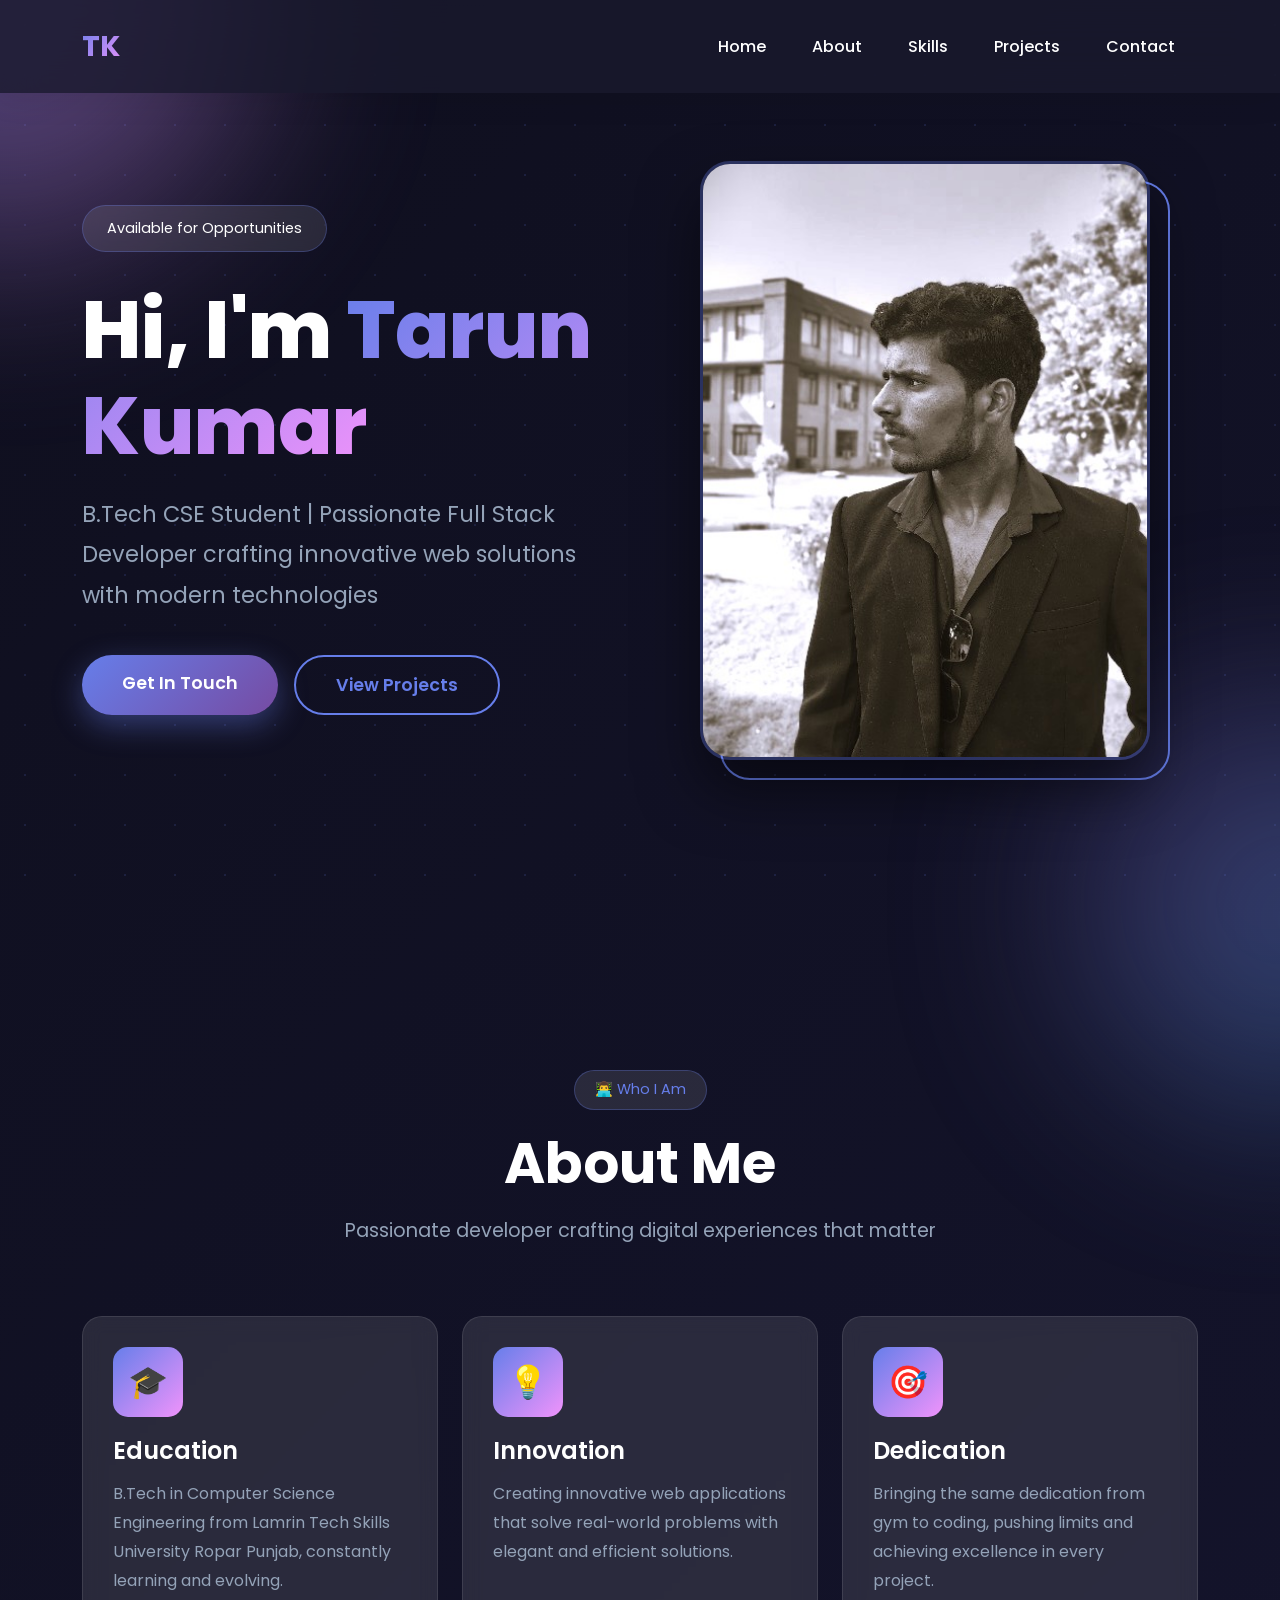
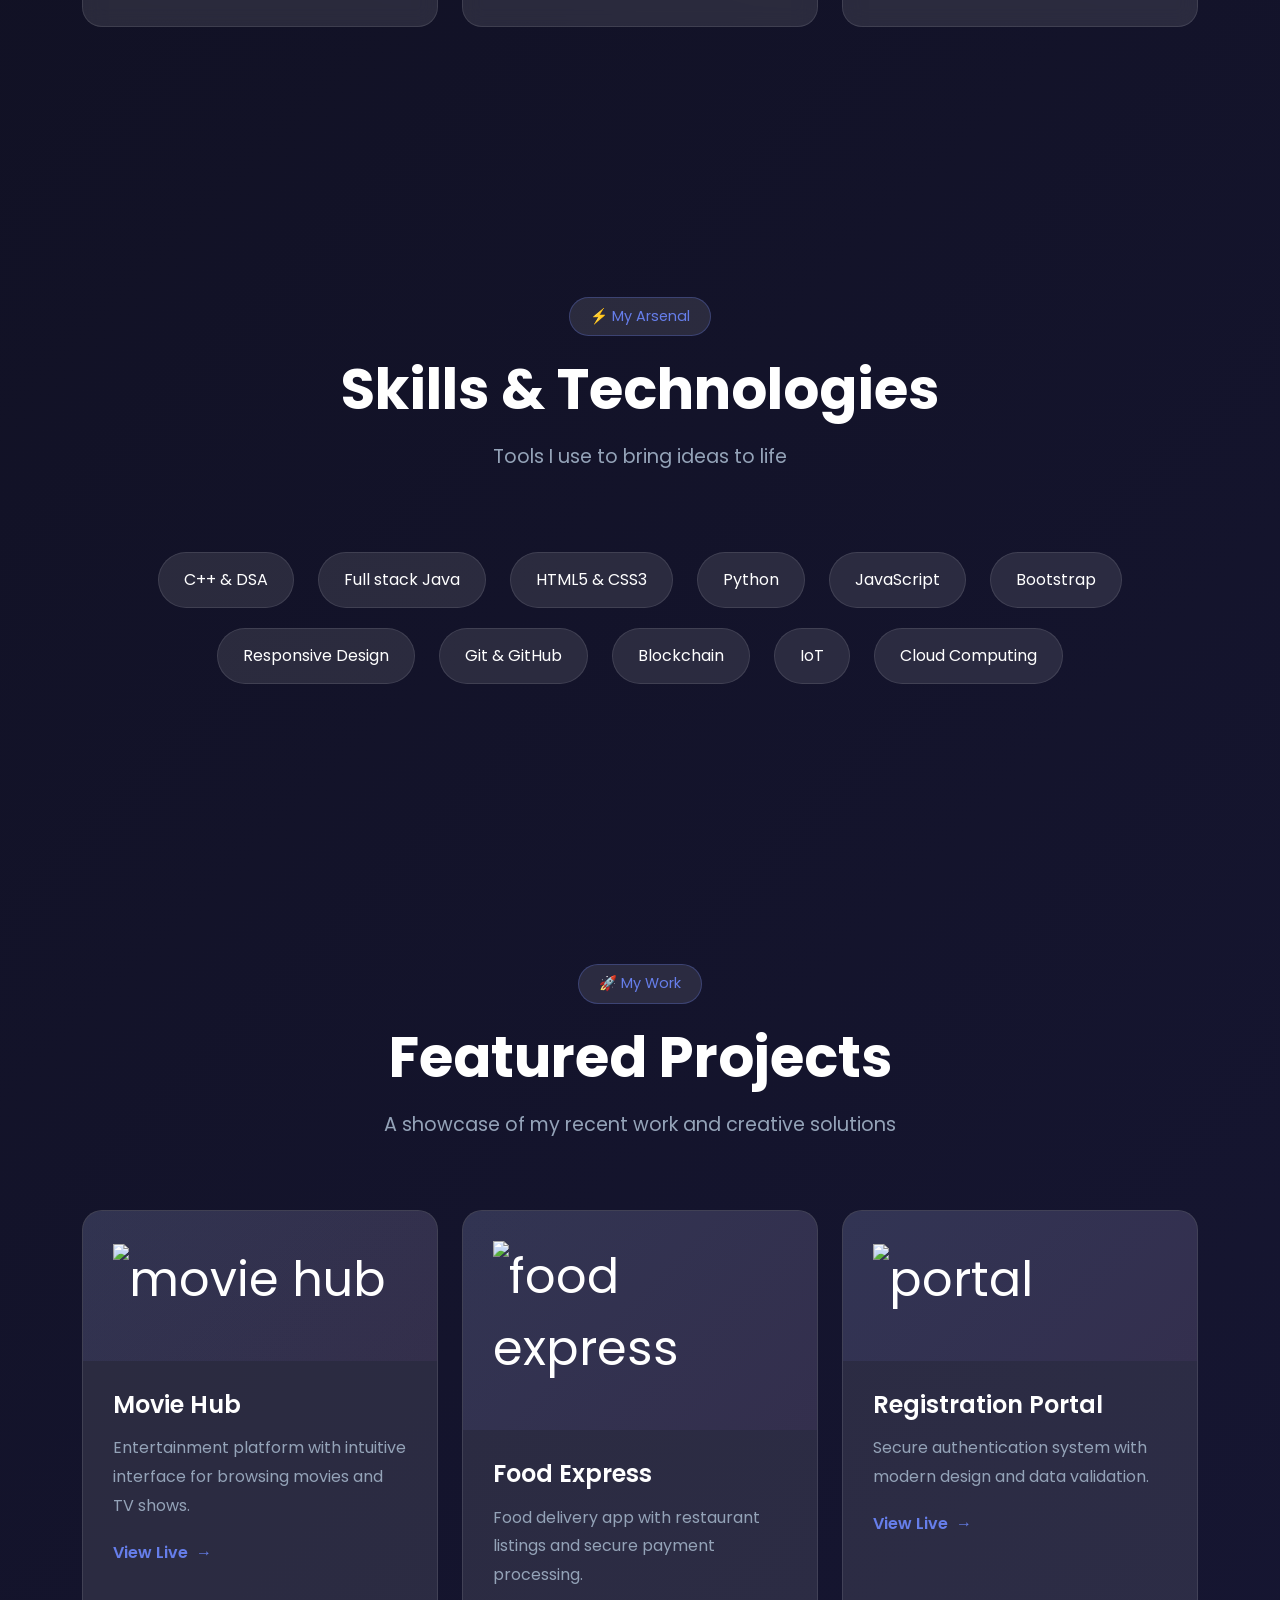
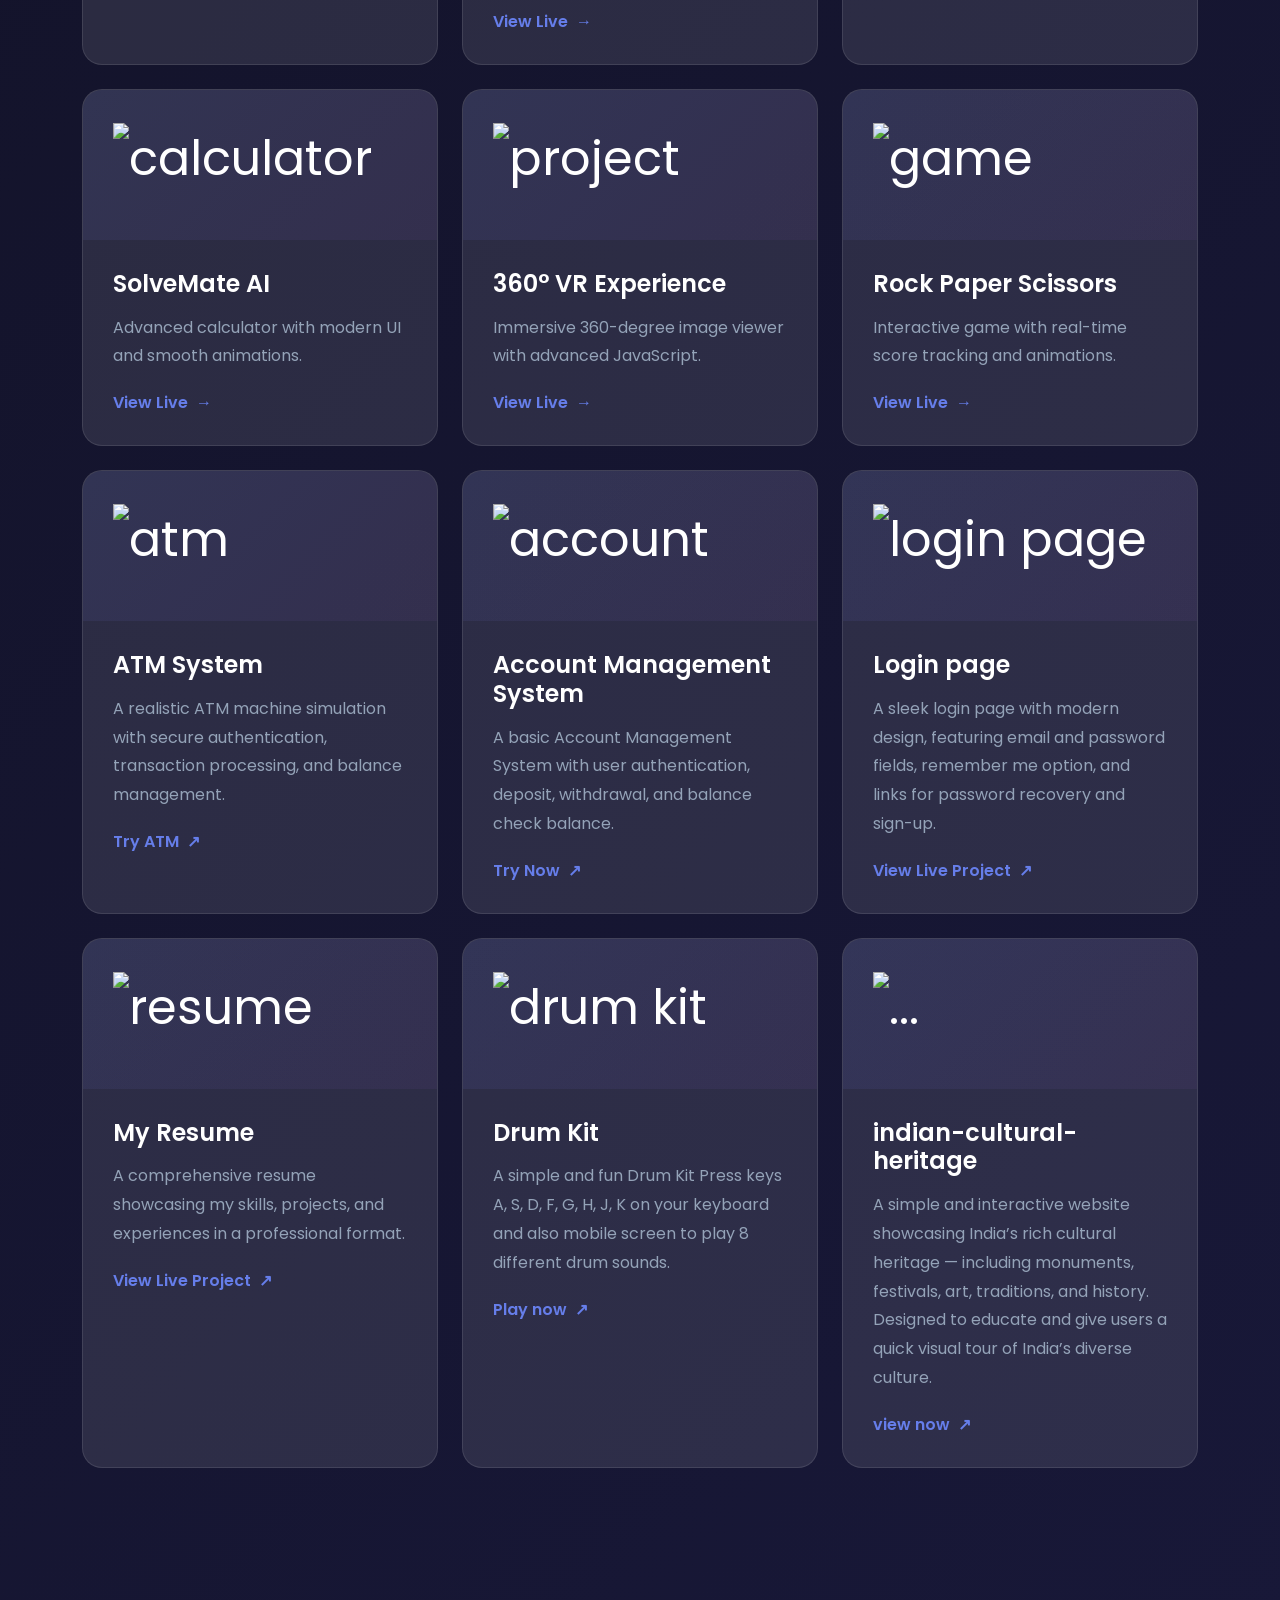
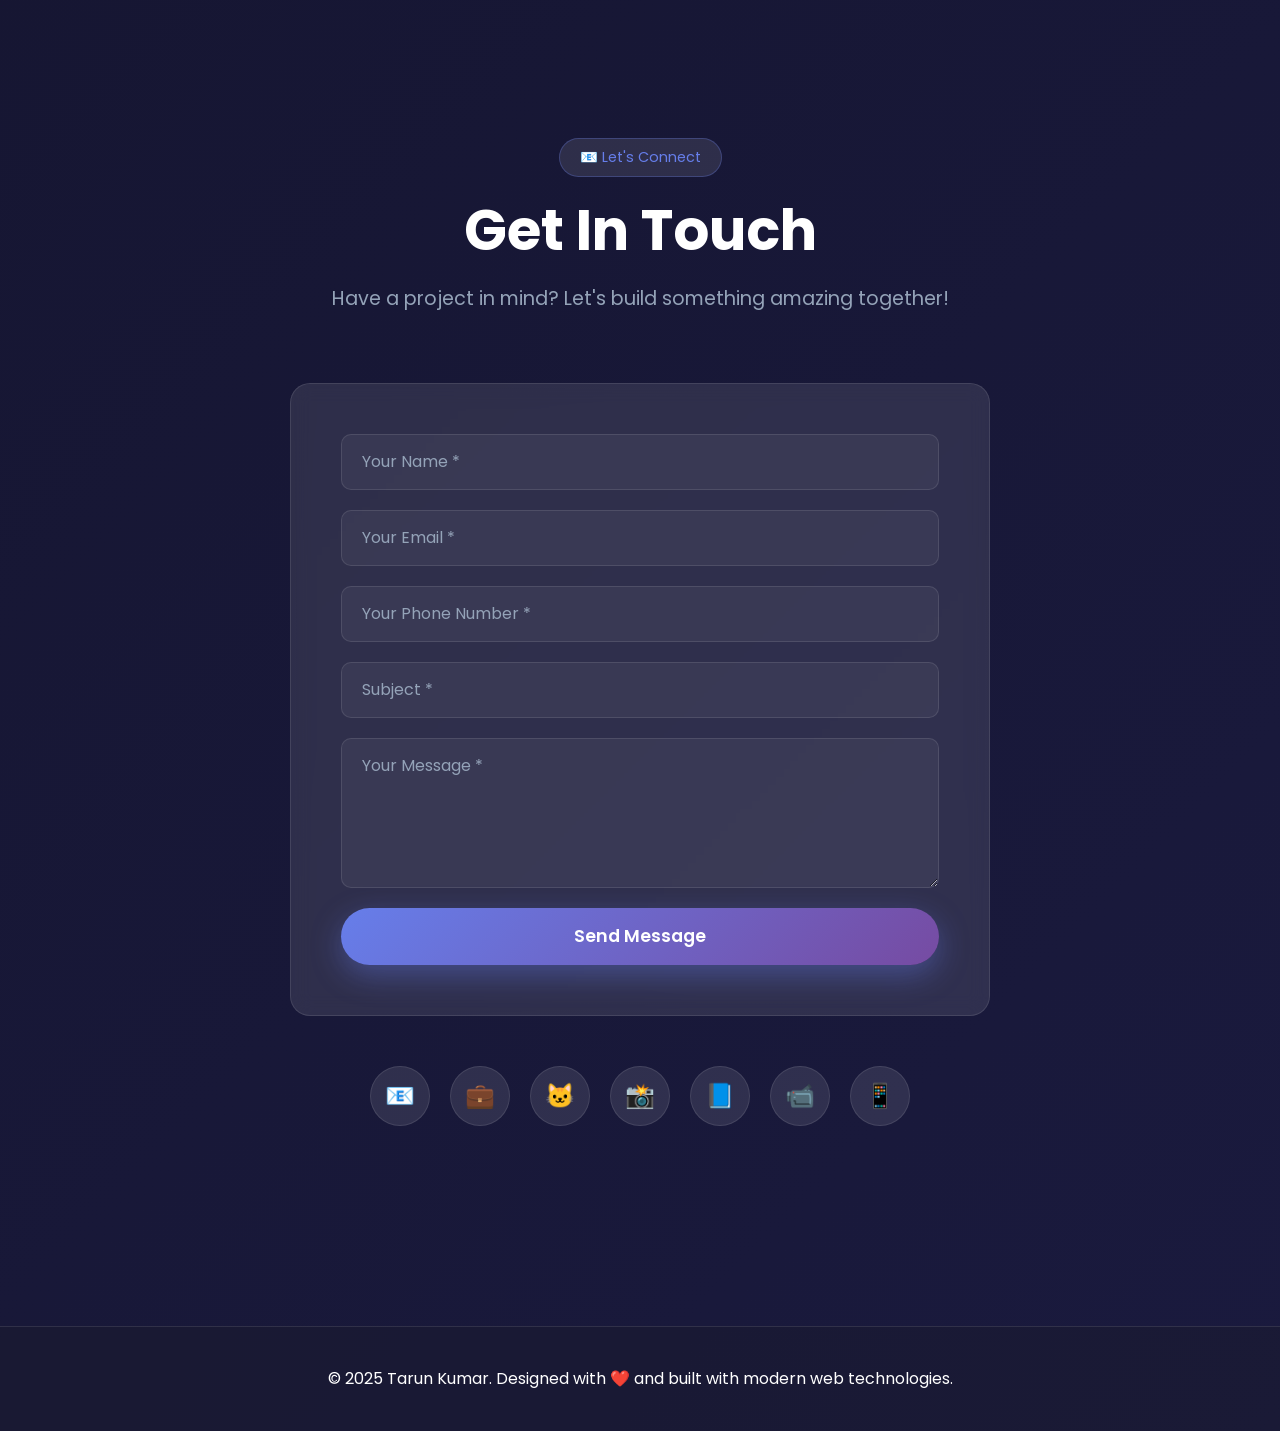
==== index.html @ f4e34660 "Update index.html" ====
<!DOCTYPE html>
<html lang="en">
<head>
    <meta charset="UTF-8">
    <meta name="viewport" content="width=device-width, initial-scale=1.0">
    <title>Tarun Kumar | Modern Developer Portfolio</title>
    <link href="https://cdnjs.cloudflare.com/ajax/libs/bootstrap/5.3.0/css/bootstrap.min.css" rel="stylesheet">
    <link href="https://cdnjs.cloudflare.com/ajax/libs/aos/2.3.4/aos.css" rel="stylesheet">
    <style>
        @import url('https://fonts.googleapis.com/css2?family=Poppins:wght@300;400;500;600;700;800&display=swap');
        
        :root {
            --primary: #667eea;
            --secondary: #764ba2;
            --accent: #f093fb;
            --success: #4facfe;
            --dark: #1a1a2e;
            --darker: #0f0f1e;
            --light: #ffffff;
            --gray: #94a3b8;
            --glass: rgba(255, 255, 255, 0.1);
        }

        * {
            margin: 0;
            padding: 0;
            box-sizing: border-box;
        }

        body {
            font-family: 'Poppins', sans-serif;
            background: linear-gradient(135deg, var(--darker) 0%, #1a1a3e 100%);
            color: var(--light);
            overflow-x: hidden;
        }

        /* Animated Background */
        .bg-animation {
            position: fixed;
            top: 0;
            left: 0;
            width: 100%;
            height: 100%;
            z-index: -1;
            overflow: hidden;
        }

        .bg-animation::before {
            content: '';
            position: absolute;
            width: 200%;
            height: 200%;
            background: radial-gradient(circle, rgba(102, 126, 234, 0.15) 1px, transparent 1px);
            background-size: 50px 50px;
            animation: moveGrid 30s linear infinite;
        }

        @keyframes moveGrid {
            0% { transform: translate(0, 0); }
            100% { transform: translate(50px, 50px); }
        }

        .gradient-orb {
            position: fixed;
            border-radius: 50%;
            filter: blur(100px);
            opacity: 0.4;
            z-index: -1;
            animation: float 20s ease-in-out infinite;
        }

        .orb1 {
            width: 500px;
            height: 500px;
            background: linear-gradient(135deg, var(--primary), var(--accent));
            top: -250px;
            left: -250px;
        }

        .orb2 {
            width: 400px;
            height: 400px;
            background: linear-gradient(135deg, var(--secondary), var(--success));
            bottom: -200px;
            right: -200px;
            animation-delay: -10s;
        }

        @keyframes float {
            0%, 100% { transform: translate(0, 0) scale(1); }
            33% { transform: translate(100px, -100px) scale(1.1); }
            66% { transform: translate(-50px, 100px) scale(0.9); }
        }

        /* Navbar */
        .navbar {
            background: rgba(26, 26, 46, 0.8) !important;
            backdrop-filter: blur(20px);
            padding: 20px 0;
            transition: all 0.3s ease;
            box-shadow: 0 4px 30px rgba(0, 0, 0, 0.1);
        }

        .navbar.scrolled {
            padding: 15px 0;
            background: rgba(26, 26, 46, 0.95) !important;
        }

        .navbar-brand {
            font-size: 1.8rem;
            font-weight: 700;
            background: linear-gradient(135deg, var(--primary), var(--accent));
            -webkit-background-clip: text;
            background-clip: text;
            -webkit-text-fill-color: transparent;
        }

        .nav-link {
            color: var(--light) !important;
            font-weight: 500;
            margin: 0 15px;
            position: relative;
            transition: all 0.3s ease;
        }

        .nav-link::after {
            content: '';
            position: absolute;
            bottom: -5px;
            left: 0;
            width: 0;
            height: 2px;
            background: linear-gradient(135deg, var(--primary), var(--accent));
            transition: width 0.3s ease;
        }

        .nav-link:hover::after {
            width: 100%;
        }

        /* Hero Section */
        .hero {
            min-height: 100vh;
            display: flex;
            align-items: center;
            padding: 100px 0 80px;
            position: relative;
        }

        .hero-content {
            z-index: 2;
        }

        .hero-badge {
            display: inline-block;
            padding: 12px 24px;
            background: var(--glass);
            border: 1px solid rgba(102, 126, 234, 0.3);
            border-radius: 50px;
            font-size: 0.9rem;
            margin-bottom: 30px;
            backdrop-filter: blur(10px);
            animation: pulse 2s infinite;
        }

        @keyframes pulse {
            0%, 100% { box-shadow: 0 0 0 0 rgba(102, 126, 234, 0.7); }
            50% { box-shadow: 0 0 0 20px rgba(102, 126, 234, 0); }
        }

        .hero-title {
            font-size: clamp(2.5rem, 8vw, 5rem);
            font-weight: 800;
            line-height: 1.2;
            margin-bottom: 20px;
        }

        .gradient-text {
            background: linear-gradient(135deg, var(--primary), var(--accent), var(--success));
            -webkit-background-clip: text;
            background-clip: text;
            -webkit-text-fill-color: transparent;
            animation: gradientShift 5s ease infinite;
            background-size: 200% 200%;
        }

        @keyframes gradientShift {
            0%, 100% { background-position: 0% 50%; }
            50% { background-position: 100% 50%; }
        }

        .hero-subtitle {
            font-size: clamp(1.1rem, 2vw, 1.4rem);
            color: var(--gray);
            margin-bottom: 40px;
            line-height: 1.8;
        }

        .hero-image {
            position: relative;
            z-index: 2;
        }

        .profile-container {
            position: relative;
            width: 100%;
            max-width: 450px;
            margin: 0 auto;
        }

        .profile-img {
            width: 100%;
            border-radius: 30px;
            box-shadow: 0 30px 60px rgba(0, 0, 0, 0.5);
            border: 3px solid rgba(102, 126, 234, 0.3);
            transition: all 0.5s ease;
        }

        .profile-img:hover {
            transform: scale(1.05) rotate(2deg);
            box-shadow: 0 40px 80px rgba(102, 126, 234, 0.4);
        }

        .profile-decoration {
            position: absolute;
            width: 100%;
            height: 100%;
            top: 20px;
            left: 20px;
            border: 2px solid var(--primary);
            border-radius: 30px;
            z-index: -1;
            transition: all 0.5s ease;
        }

        .profile-container:hover .profile-decoration {
            top: 30px;
            left: 30px;
        }

        .btn-gradient {
            padding: 15px 40px;
            background: linear-gradient(135deg, var(--primary), var(--secondary));
            color: white;
            border: none;
            border-radius: 50px;
            font-weight: 600;
            font-size: 1.1rem;
            transition: all 0.3s ease;
            position: relative;
            overflow: hidden;
            box-shadow: 0 10px 30px rgba(102, 126, 234, 0.4);
        }

        .btn-gradient::before {
            content: '';
            position: absolute;
            top: 0;
            left: -100%;
            width: 100%;
            height: 100%;
            background: linear-gradient(90deg, transparent, rgba(255,255,255,0.3), transparent);
            transition: left 0.5s;
        }

        .btn-gradient:hover::before {
            left: 100%;
        }

        .btn-gradient:hover {
            transform: translateY(-3px);
            box-shadow: 0 15px 40px rgba(102, 126, 234, 0.6);
        }

        .btn-outline {
            padding: 15px 40px;
            background: transparent;
            color: var(--primary);
            border: 2px solid var(--primary);
            border-radius: 50px;
            font-weight: 600;
            font-size: 1.1rem;
            transition: all 0.3s ease;
        }

        .btn-outline:hover {
            background: var(--primary);
            color: white;
            transform: translateY(-3px);
        }

        /* Section Styles */
        .section {
            padding: 100px 0;
            position: relative;
        }

        .section-header {
            text-align: center;
            margin-bottom: 60px;
         margin: 70px;
        }

        .section-badge {
            display: inline-block;
            padding: 8px 20px;
            background: var(--glass);
            border: 1px solid rgba(102, 126, 234, 0.3);
            border-radius: 20px;
            font-size: 0.9rem;
            color: var(--primary);
            margin-bottom: 20px;
        }

        .section-title {
            font-size: clamp(2rem, 5vw, 3.5rem);
            font-weight: 700;
            margin-bottom: 20px;
        }

        .section-subtitle {
            font-size: 1.2rem;
            color: var(--gray);
            max-width: 700px;
            margin: 0 auto;
        }

        /* Glass Cards */
        .glass-card {
            background: var(--glass);
            backdrop-filter: blur(10px);
            border: 1px solid rgba(255, 255, 255, 0.1);
            border-radius: 20px;
            padding: 30px;
            transition: all 0.3s ease;
            height: 100%;
        }

        .glass-card:hover {
            transform: translateY(-10px);
            border-color: rgba(102, 126, 234, 0.5);
            box-shadow: 0 20px 60px rgba(0, 0, 0, 0.3);
        }

        .card-icon {
            width: 70px;
            height: 70px;
            background: linear-gradient(135deg, var(--primary), var(--accent));
            border-radius: 15px;
            display: flex;
            align-items: center;
            justify-content: center;
            font-size: 2rem;
            margin-bottom: 20px;
        }

        .card-title {
            font-size: 1.5rem;
            font-weight: 600;
            margin-bottom: 15px;
        }

        .card-text {
            color: var(--gray);
            line-height: 1.8;
        }

        /* Skills */
        .skill-item {
            background: var(--glass);
            padding: 15px 25px;
            border-radius: 50px;
            border: 1px solid rgba(255, 255, 255, 0.1);
            display: inline-block;
            margin: 10px;
            transition: all 0.3s ease;
        }

        .skill-item:hover {
            background: linear-gradient(135deg, var(--primary), var(--secondary));
            transform: translateY(-5px);
        }

        /* Projects */
        .project-card {
            background: var(--glass);
            border: 1px solid rgba(255, 255, 255, 0.1);
            border-radius: 20px;
            overflow: hidden;
            transition: all 0.3s ease;
            height: 100%;
        }

        .project-card:hover {
            transform: translateY(-10px);
            border-color: rgba(102, 126, 234, 0.5);
            box-shadow: 0 20px 60px rgba(0, 0, 0, 0.4);
        }

        .project-header {
            padding: 30px;
            background: linear-gradient(135deg, rgba(102, 126, 234, 0.1), rgba(118, 75, 162, 0.1));
        }

        .project-icon {
            font-size: 3rem;
            margin-bottom: 15px;
        }

        .project-body {
            padding: 30px;
        }

        .project-title {
            font-size: 1.5rem;
            font-weight: 600;
            margin-bottom: 15px;
        }

        .project-desc {
            color: var(--gray);
            margin-bottom: 20px;
            line-height: 1.8;
        }

        .project-link {
            display: inline-flex;
            align-items: center;
            gap: 8px;
            color: var(--primary);
            text-decoration: none;
            font-weight: 600;
            transition: all 0.3s ease;
        }

        .project-link:hover {
            gap: 15px;
            color: var(--accent);
        }

        /* Contact Form */
        .contact-form {
            max-width: 700px;
            margin: 0 auto;
            background: var(--glass);
            backdrop-filter: blur(10px);
            border: 1px solid rgba(255, 255, 255, 0.1);
            border-radius: 20px;
            padding: 50px;
        }

        .form-control, .form-select {
            background: rgba(255, 255, 255, 0.05);
            border: 1px solid rgba(255, 255, 255, 0.1);
            color: var(--light);
            padding: 15px 20px;
            border-radius: 10px;
            margin-bottom: 20px;
            transition: all 0.3s ease;
        }

        .form-control:focus, .form-select:focus {
            background: rgba(255, 255, 255, 0.08);
            border-color: var(--primary);
            color: var(--light);
            box-shadow: 0 0 0 0.2rem rgba(102, 126, 234, 0.25);
        }

        .form-control::placeholder {
            color: var(--gray);
        }

        textarea.form-control {
            min-height: 150px;
            resize: vertical;
        }

        .social-links {
            display: flex;
            gap: 20px;
            justify-content: center;
            flex-wrap: wrap;
            margin-top: 50px;
        }

        .social-link {
            width: 60px;
            height: 60px;
            background: var(--glass);
            border: 1px solid rgba(255, 255, 255, 0.1);
            border-radius: 50%;
            display: flex;
            align-items: center;
            justify-content: center;
            color: var(--light);
            text-decoration: none;
            font-size: 1.5rem;
            transition: all 0.3s ease;
        }

        .social-link:hover {
            background: linear-gradient(135deg, var(--primary), var(--secondary));
            transform: translateY(-5px);
            color: white;
        }

        /* Footer */
        .footer {
            padding: 40px 0;
            text-align: center;
            background: rgba(26, 26, 46, 0.5);
            border-top: 1px solid rgba(255, 255, 255, 0.1);
            margin-top: 100px;
        }

        /* Responsive */
        @media (max-width: 768px) {
            .hero {
                text-align: center;
            }

            .hero-image {
                margin-top: 50px;
            }

            .contact-form {
                padding: 30px 20px;
            }

            .nav-link {
                margin: 10px 0;
            }
        }

        /* Success Message */
        .success-message {
            display: none;
            padding: 20px;
            background: linear-gradient(135deg, rgba(79, 172, 254, 0.2), rgba(102, 126, 234, 0.2));
            border: 1px solid var(--success);
            border-radius: 10px;
            margin-top: 20px;
            text-align: center;
        }

        .success-message.show {
            display: block;
            animation: slideIn 0.5s ease;
        }

        @keyframes slideIn {
            from {
                opacity: 0;
                transform: translateY(-20px);
            }
            to {
                opacity: 1;
                transform: translateY(0);
            }
        }
    </style>
</head>
<body>
    <div class="bg-animation"></div>
    <div class="gradient-orb orb1"></div>
    <div class="gradient-orb orb2"></div>

    <!-- Navbar -->
    <nav class="navbar navbar-expand-lg navbar-dark fixed-top">
        <div class="container">
            <a class="navbar-brand" href="#">TK</a>
            <button class="navbar-toggler" type="button" data-bs-toggle="collapse" data-bs-target="#navbarNav">
                <span class="navbar-toggler-icon"></span>
            </button>
            <div class="collapse navbar-collapse" id="navbarNav">
                <ul class="navbar-nav ms-auto">
                    <li class="nav-item"><a class="nav-link" href="#home">Home</a></li>
                    <li class="nav-item"><a class="nav-link" href="#about">About</a></li>
                    <li class="nav-item"><a class="nav-link" href="#skills">Skills</a></li>
                    <li class="nav-item"><a class="nav-link" href="#projects">Projects</a></li>
                    <li class="nav-item"><a class="nav-link" href="#contact">Contact</a></li>
                </ul>
            </div>
        </div>
    </nav>

    <!-- Hero Section -->
    <section class="hero" id="home">
        <div class="container">
            <div class="row align-items-center">
                <div class="col-lg-6" data-aos="fade-right">
                    <div class="hero-content">
                        <div class="hero-badge"> Available for Opportunities</div>
                        <h1 class="hero-title">Hi, I'm <span class="gradient-text">Tarun Kumar</span></h1>
                        <p class="hero-subtitle">
                            B.Tech CSE Student | Passionate Full Stack Developer crafting innovative web solutions with modern technologies
                        </p>
                        <div class="d-flex gap-3 flex-wrap">
                            <a href="#contact" class="btn btn-gradient">Get In Touch</a>
                            <a href="#projects" class="btn btn-outline">View Projects</a>
                        </div>
                    </div>
                </div>
                <div class="col-lg-6" data-aos="fade-left">
                    <div class="hero-image">
                        <div class="profile-container">
                            <img src="SinghSaheb.jpg" alt="Tarun Kumar" class="profile-img">
                            <div class="profile-decoration"></div>
                        </div>
                    </div>
                </div>
            </div>
        </div>
    </section>

    <!-- About Section -->
    <section class="section" id="about">
        <div class="container">
            <div class="section-header" data-aos="fade-up">
                <div class="section-badge">👨‍💻 Who I Am</div>
                <h2 class="section-title">About Me</h2>
                <p class="section-subtitle">Passionate developer crafting digital experiences that matter</p>
            </div>
            <div class="row g-4">
                <div class="col-md-4" data-aos="fade-up" data-aos-delay="100">
                    <div class="glass-card">
                        <div class="card-icon">🎓</div>
                        <h3 class="card-title">Education</h3>
                        <p class="card-text">B.Tech in Computer Science Engineering from Lamrin Tech Skills University Ropar Punjab, constantly learning and evolving.</p>
                    </div>
                </div>
                <div class="col-md-4" data-aos="fade-up" data-aos-delay="200">
                    <div class="glass-card">
                        <div class="card-icon">💡</div>
                        <h3 class="card-title">Innovation</h3>
                        <p class="card-text">Creating innovative web applications that solve real-world problems with elegant and efficient solutions.</p>
                    </div>
                </div>
                <div class="col-md-4" data-aos="fade-up" data-aos-delay="300">
                    <div class="glass-card">
                        <div class="card-icon">🎯</div>
                        <h3 class="card-title">Dedication</h3>
                        <p class="card-text">Bringing the same dedication from gym to coding, pushing limits and achieving excellence in every project.</p>
                    </div>
                </div>
            </div>
        </div>
    </section>

    <!-- Skills Section -->
    <section class="section" id="skills">
        <div class="container">
            <div class="section-header" data-aos="fade-up">
                <div class="section-badge">⚡ My Arsenal</div>
                <h2 class="section-title">Skills & Technologies</h2>
                <p class="section-subtitle">Tools I use to bring ideas to life</p>
            </div>
            <div class="text-center" data-aos="fade-up" data-aos-delay="100">
                <div class="skill-item">C++ & DSA</div>
                <div class="skill-item">Full stack Java</div>
                <div class="skill-item">HTML5 & CSS3</div>
                <div class="skill-item">Python</div>
                <div class="skill-item">JavaScript</div>
                <div class="skill-item">Bootstrap</div>
                <div class="skill-item">Responsive Design</div>
                <div class="skill-item">Git & GitHub</div>
                <div class="skill-item">Blockchain</div>
                <div class="skill-item">IoT</div>
                <div class="skill-item">Cloud Computing</div>
            </div>
        </div>
    </section>

    <!-- Projects Section -->
    <section class="section" id="projects">
        <div class="container">
            <div class="section-header" data-aos="fade-up">
                <div class="section-badge">🚀 My Work</div>
                <h2 class="section-title">Featured Projects</h2>
                <p class="section-subtitle">A showcase of my recent work and creative solutions</p>
            </div>
            <div class="row g-4">
                <div class="col-lg-4 col-md-6" data-aos="fade-up" data-aos-delay="100">
                    <div class="project-card">
                        <div class="project-header">
                            <div class="project-icon"><img src="https://encrypted-tbn0.gstatic.com/images?q=tbn:ANd9GcQwd3m4kzrCulHiBUOzm_0EZLs0g66HkX05ag&s" alt="movie hub" height="80px" width="80px"></div>
                        </div>
                        <div class="project-body">
                            <h3 class="project-title">Movie Hub</h3>
                            <p class="project-desc">Entertainment platform with intuitive interface for browsing movies and TV shows.</p>
                            <a href="https://68617ec54215d244b9ea6410--tarun-kumar-moviehub.netlify.app/" target="_blank" class="project-link">
                                View Live <span>→</span>
                            </a>
                        </div>
                    </div>
                </div>
                <div class="col-lg-4 col-md-6" data-aos="fade-up" data-aos-delay="200">
                    <div class="project-card">
                        <div class="project-header">
                            <div class="project-icon"><img src="https://encrypted-tbn0.gstatic.com/images?q=tbn:ANd9GcRFwD6wsvFB8VKZTeFoNxcyxPhhrHP-1nt4ZQ&s" alt="food express" height="80px" width="80px"></div>
                        </div>
                        <div class="project-body">
                            <h3 class="project-title">Food Express</h3>
                            <p class="project-desc">Food delivery app with restaurant listings and secure payment processing.</p>
                            <a href="https://foodexpress-fooddeliveryapp.vercel.app/" target="_blank" class="project-link">
                                View Live <span>→</span>
                            </a>
                        </div>
                    </div>
                </div>
                <div class="col-lg-4 col-md-6" data-aos="fade-up" data-aos-delay="300">
                    <div class="project-card">
                        <div class="project-header">
                            <div class="project-icon"><img src="https://encrypted-tbn0.gstatic.com/images?q=tbn:ANd9GcQiUwXwRZJZhR3USqUT-tfSz0uMACOMaEoU5A&s" alt="portal" height="80px" width="80px"></div>
                        </div>
                        <div class="project-body">
                            <h3 class="project-title">Registration Portal</h3>
                            <p class="project-desc">Secure authentication system with modern design and data validation.</p>
                            <a href="https://registration-portal-henna.vercel.app/" target="_blank" class="project-link">
                                View Live <span>→</span>
                            </a>
                        </div>
                    </div>
                </div>
                <div class="col-lg-4 col-md-6" data-aos="fade-up" data-aos-delay="100">
                    <div class="project-card">
                        <div class="project-header">
                            <div class="project-icon"><img src="https://img.freepik.com/premium-psd/3d-futuristic-smart-calculator-icon-with-advanced-ai-technology_653681-5232.jpg" alt="calculator" height="80px" width="80px"></div>
                        </div>
                        <div class="project-body">
                            <h3 class="project-title">SolveMate AI</h3>
                            <p class="project-desc">Advanced calculator with modern UI and smooth animations.</p>
                            <a href="https://ai-calculator-bay.vercel.app/" target="_blank" class="project-link">
                                View Live <span>→</span>
                            </a>
                        </div>
                    </div>
                </div>
                <div class="col-lg-4 col-md-6" data-aos="fade-up" data-aos-delay="200">
                    <div class="project-card">
                        <div class="project-header">
                            <div class="project-icon"><img src="https://encrypted-tbn0.gstatic.com/images?q=tbn:ANd9GcR5tKammRppBQaIRxt9v714nGHtVPUH9JQ8pQ&s" alt="project" height="80px" width="80px"></div>
                        </div>
                        <div class="project-body">
                            <h3 class="project-title">360° VR Experience</h3>
                            <p class="project-desc">Immersive 360-degree image viewer with advanced JavaScript.</p>
                            <a href="https://tarun00544.github.io/AR-VR-3D/" target="_blank" class="project-link">
                                View Live <span>→</span>
                            </a>
                        </div>
                    </div>
                </div>
                <div class="col-lg-4 col-md-6" data-aos="fade-up" data-aos-delay="300">
                    <div class="project-card">
                        <div class="project-header">
                            <div class="project-icon"><img src="https://encrypted-tbn0.gstatic.com/images?q=tbn:ANd9GcQwyyhb3FPkhzx22mIfmg5b26XmHZwwzeohrWPljoIT30po4bmf9fzqIe95biiitIDGGeo&usqp=CAU" alt="game" height="80px" width="80px"></div>
                        </div>
                        <div class="project-body">
                            <h3 class="project-title">Rock Paper Scissors</h3>
                            <p class="project-desc">Interactive game with real-time score tracking and animations.</p>
                            <a href="https://rock-paper-scissors-xi-sage.vercel.app/" target="_blank" class="project-link">
                                View Live <span>→</span>
                            </a>
                        </div>
                    </div>
                </div>
                <div class="col-lg-4 col-md-6" data-aos="fade-up" data-aos-delay="100">
                    <div class="project-card">
                         <div class="project-header">
                            <div class="project-icon"><img src="https://encrypted-tbn0.gstatic.com/images?q=tbn:ANd9GcRFkMTRJRUnyy8yUVMGKRj4ES-hJokE-o0Ozw&s" alt="atm" height="80px" width="80px"></div>
                         </div>
                         <div class="project-body">
                          <h3 class="project-title">ATM System</h3>
                          <p class="project-desc">A realistic ATM machine simulation with secure authentication, transaction processing, and balance management.</p>
                          <a href="https://atm-machine-zeta.vercel.app/" target="_blank" class="project-link">
                           Try ATM <span>↗</span>
                          </a>
                    </div>
                 </div>
                </div>

                <div class="col-lg-4 col-md-6" data-aos="fade-up" data-aos-delay="200">
                    <div class="project-card">
                       <div class="project-header">
                          <div class="project-icon"><img src="https://encrypted-tbn0.gstatic.com/images?q=tbn:ANd9GcSTJ37lVccLa3CW3pksSHwq5FqxQKmzD90KTg&s" alt="account" height="80px" width="80px"></div>
                            </div>
                            <div class="project-body">
                            <h3 class="project-title">Account Management System</h3>
                            <p class="project-desc">A basic Account Management System with user authentication, deposit, withdrawal, and balance check balance.</p>
                            <a href="https://account-management-omega.vercel.app/" target="_blank"  class="project-link">
                           Try Now <span>↗</span>
                        </a>
                     </div>
                 </div>
            </div>

    <div class="col-lg-4 col-md-6" data-aos="fade-up" data-aos-delay="300">
      <div class="project-card">
           <div class="project-header">
               <div class="project-icon"><img src="https://cdn-icons-png.flaticon.com/512/3966/3966442.png" alt="login page" height="80px" width="80px"></div>
                </div>
                  <div class="project-body">
                   <h3 class="project-title">Login page</h3>
                   <p class="project-desc">A sleek login page with modern design, featuring email and password fields, remember me option, and links for password recovery and sign-up.</p>
                  <a href="https://loginpage-web-wine.vercel.app/" target="_blank" class="project-link">
                    View Live Project <span>↗</span>
                 </a>
            </div>
          </div>
       </div>

    <div class="col-lg-4 col-md-6" data-aos="fade-up" data-aos-delay="100">
        <div class="project-card">
            <div class="project-header">
                <div class="project-icon"><img src="https://cdn-icons-png.flaticon.com/512/7840/7840459.png" alt="resume" height="80px" width="80px"></div>
                 </div>
                     <div class="project-body">
                         <h3 class="project-title">My Resume</h3>
                         <p class="project-desc">A comprehensive resume showcasing my skills, projects, and experiences in a professional format.</p>
                       <a href=" https://tarun00544.github.io/My-resume/" target="_blank" class="project-link">
                       View Live Project <span>↗</span>
                     </a>
                </div>
            </div>
        </div>
        
        <div class="col-lg-4 col-md-6" data-aos="fada-up" data-aos-delay="200">
            <div class="project-card">
                <div class="project-header">
                    <div class="project-icon"> <img src="https://c8.alamy.com/comp/G2FWK6/drum-kit-icon-G2FWK6.jpg" alt="drum kit" height="80px" width="80px"> </div>
                </div>
                    <div class="project-body">
                    <h3 class="project-title">Drum Kit</h3>
                    <p class="project-desc">A simple and fun Drum Kit Press keys A, S, D, F, G, H, J, K on your keyboard and also mobile screen to play 8 different drum sounds.</p>
                    <a href="https://drum-kit-three-tau.vercel.app/" target="_blank" class="project-link">
                        Play now <span>↗</span>
                    </a>
                </div>
            </div>
        </div>

          <div class="col-lg-4 col-md-6" data-aos="fada-up" data-aos-delay="200">
            <div class="project-card">
                <div class="project-header">
                    <div class="project-icon"> <img src="https://encrypted-tbn0.gstatic.com/images?q=tbn:ANd9GcRie_lxbIM-D21yMA08OhpnGtVsPmc_XxS74A&s" alt="..." height="80px" width="80px"> </div>
                     </div>
                    <div class="project-body">
                    <h3 class="project-title">indian-cultural-heritage</h3>
                    <p class="project-desc">A simple and interactive website showcasing India’s rich cultural heritage — including monuments, festivals, art, traditions, and history. Designed to educate and give users a quick visual tour of India’s diverse culture.</p>
                    <a href="https://indian-cultural-heritage.vercel.app/" target="_blank" class="project-link">
                       view now <span>↗</span>
                    </a>
                </div>
            </div>
        </div>
     </div>
    </section>

    <!-- Contact Section -->
    <section class="section" id="contact">
        <div class="container">
            <div class="section-header" data-aos="fade-up">
                <div class="section-badge">📧 Let's Connect</div>
                <h2 class="section-title">Get In Touch</h2>
                <p class="section-subtitle">Have a project in mind? Let's build something amazing together!</p>
            </div>
            
            <div class="contact-form" data-aos="fade-up" data-aos-delay="100">
                <form id="contactForm">
                    <div class="mb-3">
                        <input type="text" class="form-control" id="name" placeholder="Your Name *" required>
                    </div>
                    <div class="mb-3">
                        <input type="email" class="form-control" id="email" placeholder="Your Email *" required>
                    </div>
                    <div class="mb-3">
                        <input type="tel" class="form-control" id="phone" placeholder="Your Phone Number *" required>
                    </div>
                    <div class="mb-3">
                        <input type="text" class="form-control" id="subject" placeholder="Subject *" required>
                    </div>
                    <div class="mb-3">
                        <textarea class="form-control" id="message" placeholder="Your Message *" required></textarea>
                    </div>
                    <button type="submit" class="btn btn-gradient w-100">Send Message</button>
                    <div class="success-message" id="successMessage">
                        <h5>✅ Message Sent Successfully!</h5>
                        <p>Thank you for reaching out. I'll get back to you soon!</p>
                    </div>
                </form>
            </div>

            <!-- Social Links -->
            <div class="social-links" data-aos="fade-up" data-aos-delay="200">
                <a href="mailto:tarunsingh925954@gmail.com" class="social-link" title="Email">📧</a>
                <a href="https://www.linkedin.com/in/tarun-kumar-ba7941296" target="_blank" class="social-link" title="LinkedIn">💼</a>
                <a href="https://github.com/tarun005444" target="_blank" class="social-link" title="GitHub">🐱</a>
                <a href="https://www.instagram.com/__tarun__singh00/" target="_blank" class="social-link" title="Instagram">📸</a>
                <a href="https://www.facebook.com/profile.php?id=100055484945053" target="_blank" class="social-link" title="Facebook">📘</a>
                <a href="https://www.youtube.com/@TarunBhakti00" target="_blank" class="social-link" title="YouTube">📹</a>
                <a href="https://web.telegram.org/k/#7582618330" target="_blank" class="social-link" title="Telegram">📱</a>
            </div>
        </div>
    </section>

    <!-- Footer -->
    <footer class="footer">
        <div class="container">
            <p class="mb-0">© 2025 Tarun Kumar. Designed with ❤️ and built with modern web technologies.</p>
        </div>
    </footer>

    <script src="https://cdnjs.cloudflare.com/ajax/libs/bootstrap/5.3.0/js/bootstrap.bundle.min.js"></script>
    <script src="https://cdnjs.cloudflare.com/ajax/libs/aos/2.3.4/aos.js"></script>
    <script>
        // Initialize AOS
        AOS.init({
            duration: 1000,
            once: true,
            offset: 100
        });

        // Navbar scroll effect
        window.addEventListener('scroll', function() {
            const navbar = document.querySelector('.navbar');
            if (window.scrollY > 50) {
                navbar.classList.add('scrolled');
            } else {
                navbar.classList.remove('scrolled');
            }
        });

        // Smooth scrolling
        document.querySelectorAll('a[href^="#"]').forEach(anchor => {
            anchor.addEventListener('click', function (e) {
                e.preventDefault();
                const target = document.querySelector(this.getAttribute('href'));
                if (target) {
                    target.scrollIntoView({
                        behavior: 'smooth',
                        block: 'start'
                    });
                    // Close mobile menu if open
                    const navbarCollapse = document.querySelector('.navbar-collapse');
                    if (navbarCollapse.classList.contains('show')) {
                        bootstrap.Collapse.getInstance(navbarCollapse).hide();
                    }
                }
            });
        });

        // Contact Form Handling
        const contactForm = document.getElementById('contactForm');
        const successMessage = document.getElementById('successMessage');

        contactForm.addEventListener('submit', function(e) {
            e.preventDefault();
            
            // Get form data
            const name = document.getElementById('name').value;
            const email = document.getElementById('email').value;
            const phone = document.getElementById('phone').value;
            const subject = document.getElementById('subject').value;
            const message = document.getElementById('message').value;

            // Create mailto link with all details
            const mailtoLink = `mailto:tarunsingh925954@gmail.com?subject=${encodeURIComponent(subject)}&body=${encodeURIComponent(
                `Name: ${name}\n` +
                `Email: ${email}\n` +
                `Phone: ${phone}\n\n` +
                `Message:\n${message}`
            )}`;

            // Open email client
            window.location.href = mailtoLink;

            // Show success message
            successMessage.classList.add('show');
            
            // Reset form
            contactForm.reset();

            // Hide success message after 5 seconds
            setTimeout(() => {
                successMessage.classList.remove('show');
            }, 5000);
        });

        // Parallax effect for hero section
        window.addEventListener('scroll', function() {
            const scrolled = window.pageYOffset;
            const hero = document.querySelector('.hero');
            if (hero && scrolled < window.innerHeight) {
                hero.style.transform = `translateY(${scrolled * 0.3}px)`;
            }
        });

        // Add floating animation to cards on hover
        const cards = document.querySelectorAll('.glass-card, .project-card');
        cards.forEach(card => {
            card.addEventListener('mouseenter', function() {
                this.style.transition = 'all 0.3s ease';
            });
        });

        // Create floating particles
        function createParticle() {
            const particle = document.createElement('div');
            particle.style.cssText = `
                position: fixed;
                width: 5px;
                height: 5px;
                background: linear-gradient(135deg, #667eea, #764ba2);
                border-radius: 50%;
                pointer-events: none;
                z-index: 1;
                left: ${Math.random() * 100}vw;
                top: 100vh;
                opacity: 0.6;
                animation: floatUp 10s linear forwards;
            `;
            document.body.appendChild(particle);
            setTimeout(() => {
                if (particle.parentNode) {
                    particle.parentNode.removeChild(particle);
                }
            }, 10000);
        }

        // Add particle animation CSS
        const style = document.createElement('style');
        style.textContent = `
            @keyframes floatUp {
                0% {
                    transform: translateY(0) rotate(0deg);
                    opacity: 0;
                }
                10% {
                    opacity: 0.6;
                }
                90% {
                    opacity: 0.6;
                }
                100% {
                    transform: translateY(-100vh) rotate(720deg);
                    opacity: 0;
                }
            }
        `;
        document.head.appendChild(style);

        // Create particles periodically
        setInterval(createParticle, 3000);

        // Add typing effect to hero title
        const heroTitle = document.querySelector('.hero-title');
        if (heroTitle) {
            const text = heroTitle.innerHTML;
            heroTitle.innerHTML = '';
            heroTitle.style.opacity = '1';
            
            let i = 0;
            function typeWriter() {
                if (i < text.length) {
                    heroTitle.innerHTML += text.charAt(i);
                    i++;
                    setTimeout(typeWriter, 50);
                }
            }
            
            setTimeout(typeWriter, 500);
        }

        // Add intersection observer for counting animation
        const stats = document.querySelectorAll('.stat-number');
        const statsObserver = new IntersectionObserver((entries) => {
            entries.forEach(entry => {
                if (entry.isIntersecting) {
                    const target = parseInt(entry.target.textContent);
                    let count = 0;
                    const increment = target / 50;
                    
                    const updateCount = () => {
                        count += increment;
                        if (count < target) {
                            entry.target.textContent = Math.ceil(count) + '+';
                            setTimeout(updateCount, 30);
                        } else {
                            entry.target.textContent = target + '+';
                        }
                    };
                    updateCount();
                    statsObserver.unobserve(entry.target);
                }
            });
        }, { threshold: 0.5 });

        stats.forEach(stat => statsObserver.observe(stat));

        // Add tilt effect to profile image
        const profileImg = document.querySelector('.profile-img');
        if (profileImg) {
            profileImg.addEventListener('mousemove', function(e) {
                const rect = this.getBoundingClientRect();
                const x = e.clientX - rect.left;
                const y = e.clientY - rect.top;
                
                const centerX = rect.width / 2;
                const centerY = rect.height / 2;
                
                const rotateX = (y - centerY) / 10;
                const rotateY = (centerX - x) / 10;
                
                this.style.transform = `perspective(1000px) rotateX(${rotateX}deg) rotateY(${rotateY}deg) scale(1.05)`;
            });
            
            profileImg.addEventListener('mouseleave', function() {
                this.style.transform = 'perspective(1000px) rotateX(0) rotateY(0) scale(1)';
            });
        }

        // Add scroll reveal for elements
        const revealElements = document.querySelectorAll('.glass-card, .project-card, .skill-item');
        const revealObserver = new IntersectionObserver((entries) => {
            entries.forEach((entry, index) => {
                if (entry.isIntersecting) {
                    setTimeout(() => {
                        entry.target.style.opacity = '1';
                        entry.target.style.transform = 'translateY(0)';
                    }, index * 100);
                    revealObserver.unobserve(entry.target);
                }
            });
        }, { threshold: 0.1 });

        revealElements.forEach(el => {
            el.style.opacity = '0';
            el.style.transform = 'translateY(50px)';
            el.style.transition = 'opacity 0.6s ease, transform 0.6s ease';
            revealObserver.observe(el);
        });

        // Add cursor trail effect
        let cursorTrail = [];
        const maxTrailLength = 20;

        document.addEventListener('mousemove', function(e) {
            if (window.innerWidth > 768) {
                const trail = document.createElement('div');
                trail.style.cssText = `
                    position: fixed;
                    width: 8px;
                    height: 8px;
                    background: linear-gradient(135deg, #667eea, #764ba2);
                    border-radius: 50%;
                    pointer-events: none;
                    z-index: 9999;
                    left: ${e.clientX - 4}px;
                    top: ${e.clientY - 4}px;
                    opacity: 0.6;
                    animation: fadeOut 1s forwards;
                `;
                document.body.appendChild(trail);
                
                cursorTrail.push(trail);
                
                if (cursorTrail.length > maxTrailLength) {
                    const oldTrail = cursorTrail.shift();
                    if (oldTrail.parentNode) {
                        oldTrail.parentNode.removeChild(oldTrail);
                    }
                }
                
                setTimeout(() => {
                    if (trail.parentNode) {
                        trail.parentNode.removeChild(trail);
                    }
                }, 1000);
            }
        });

        // Add fade out animation
        const fadeStyle = document.createElement('style');
        fadeStyle.textContent = `
            @keyframes fadeOut {
                to {
                    opacity: 0;
                    transform: scale(0);
                }
            }
        `;
        document.head.appendChild(fadeStyle);

        // Performance optimization
        let ticking = false;
        function requestTick(callback) {
            if (!ticking) {
                requestAnimationFrame(callback);
                ticking = true;
            }
        }

        // Lazy loading images
        const images = document.querySelectorAll('img');
        const imageObserver = new IntersectionObserver((entries) => {
            entries.forEach(entry => {
                if (entry.isIntersecting) {
                    const img = entry.target;
                    img.style.opacity = '1';
                    imageObserver.unobserve(img);
                }
            });
        });

        images.forEach(img => {
            img.style.opacity = '0';
            img.style.transition = 'opacity 0.5s ease';
            imageObserver.observe(img);
        });

        console.log('🚀 Portfolio loaded successfully!');
        console.log('👨‍💻 Developed by Tarun Kumar');
    </script>
</body>
</html>
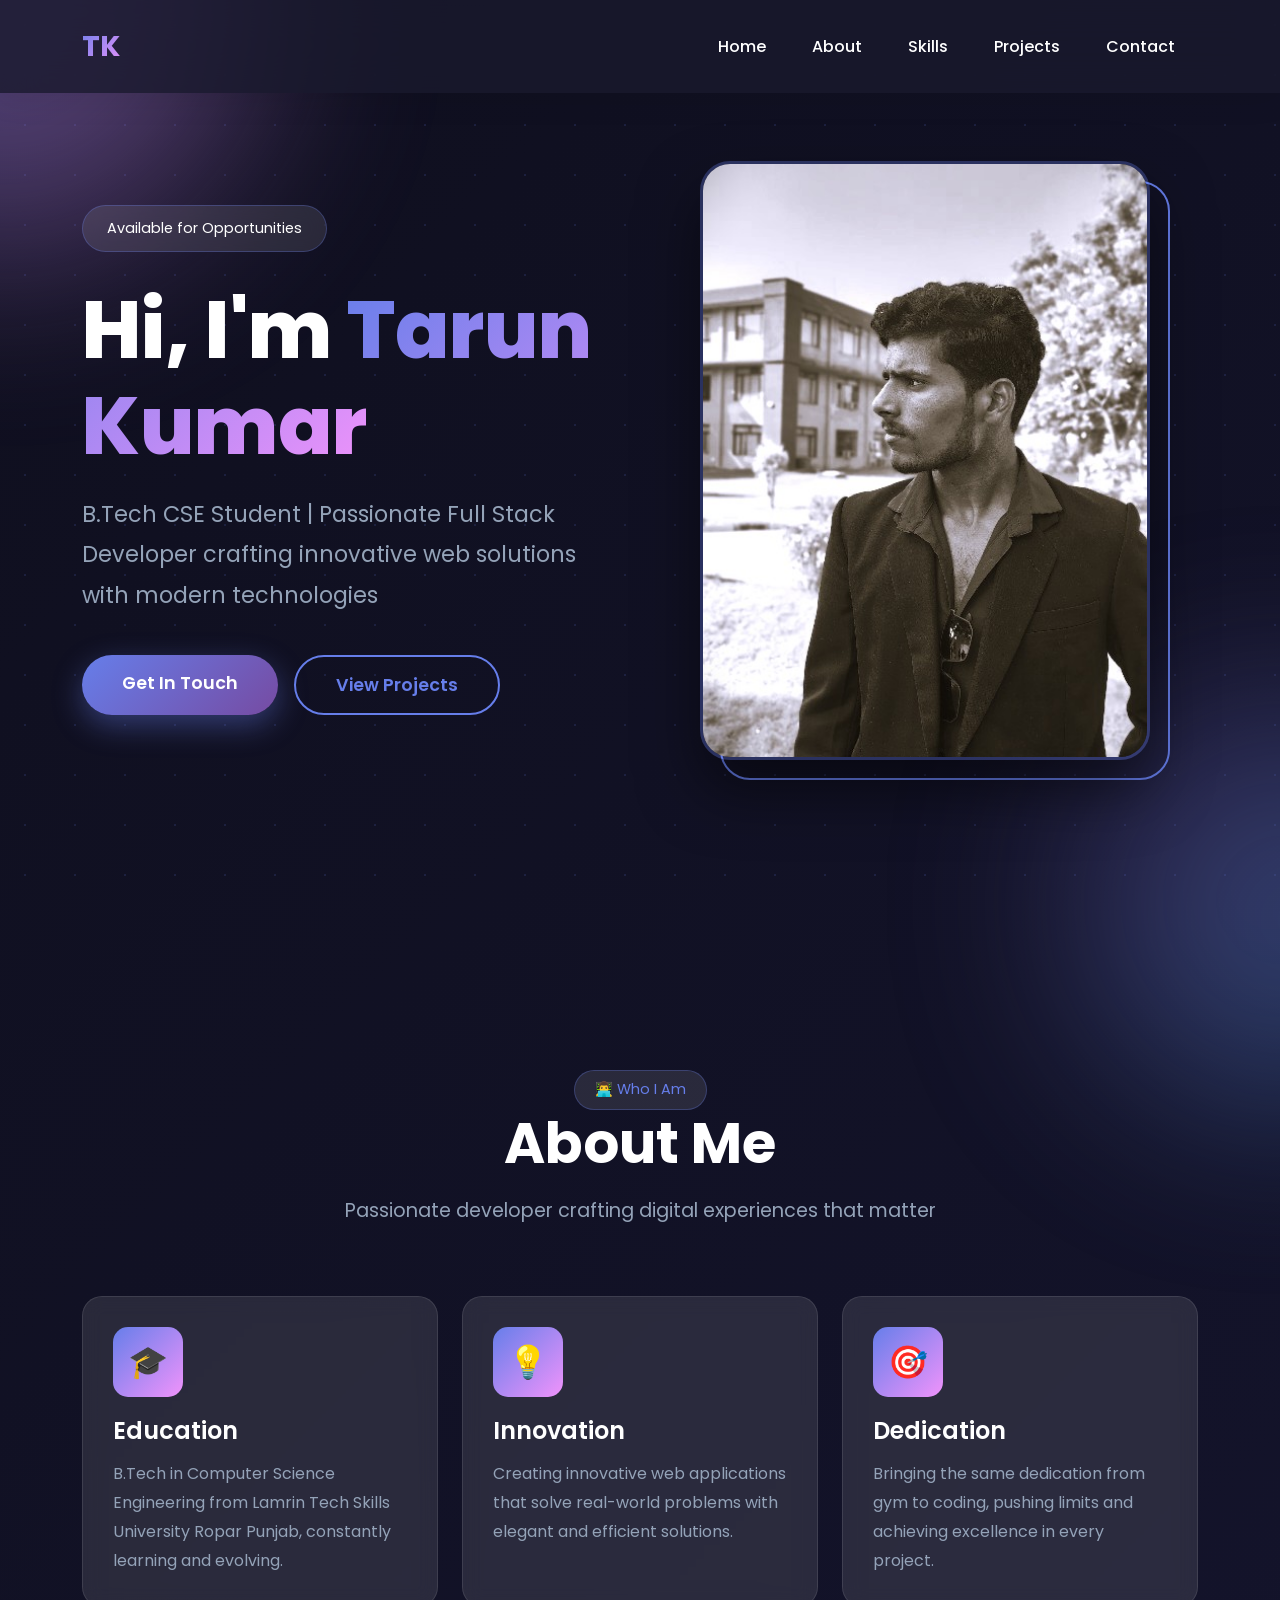
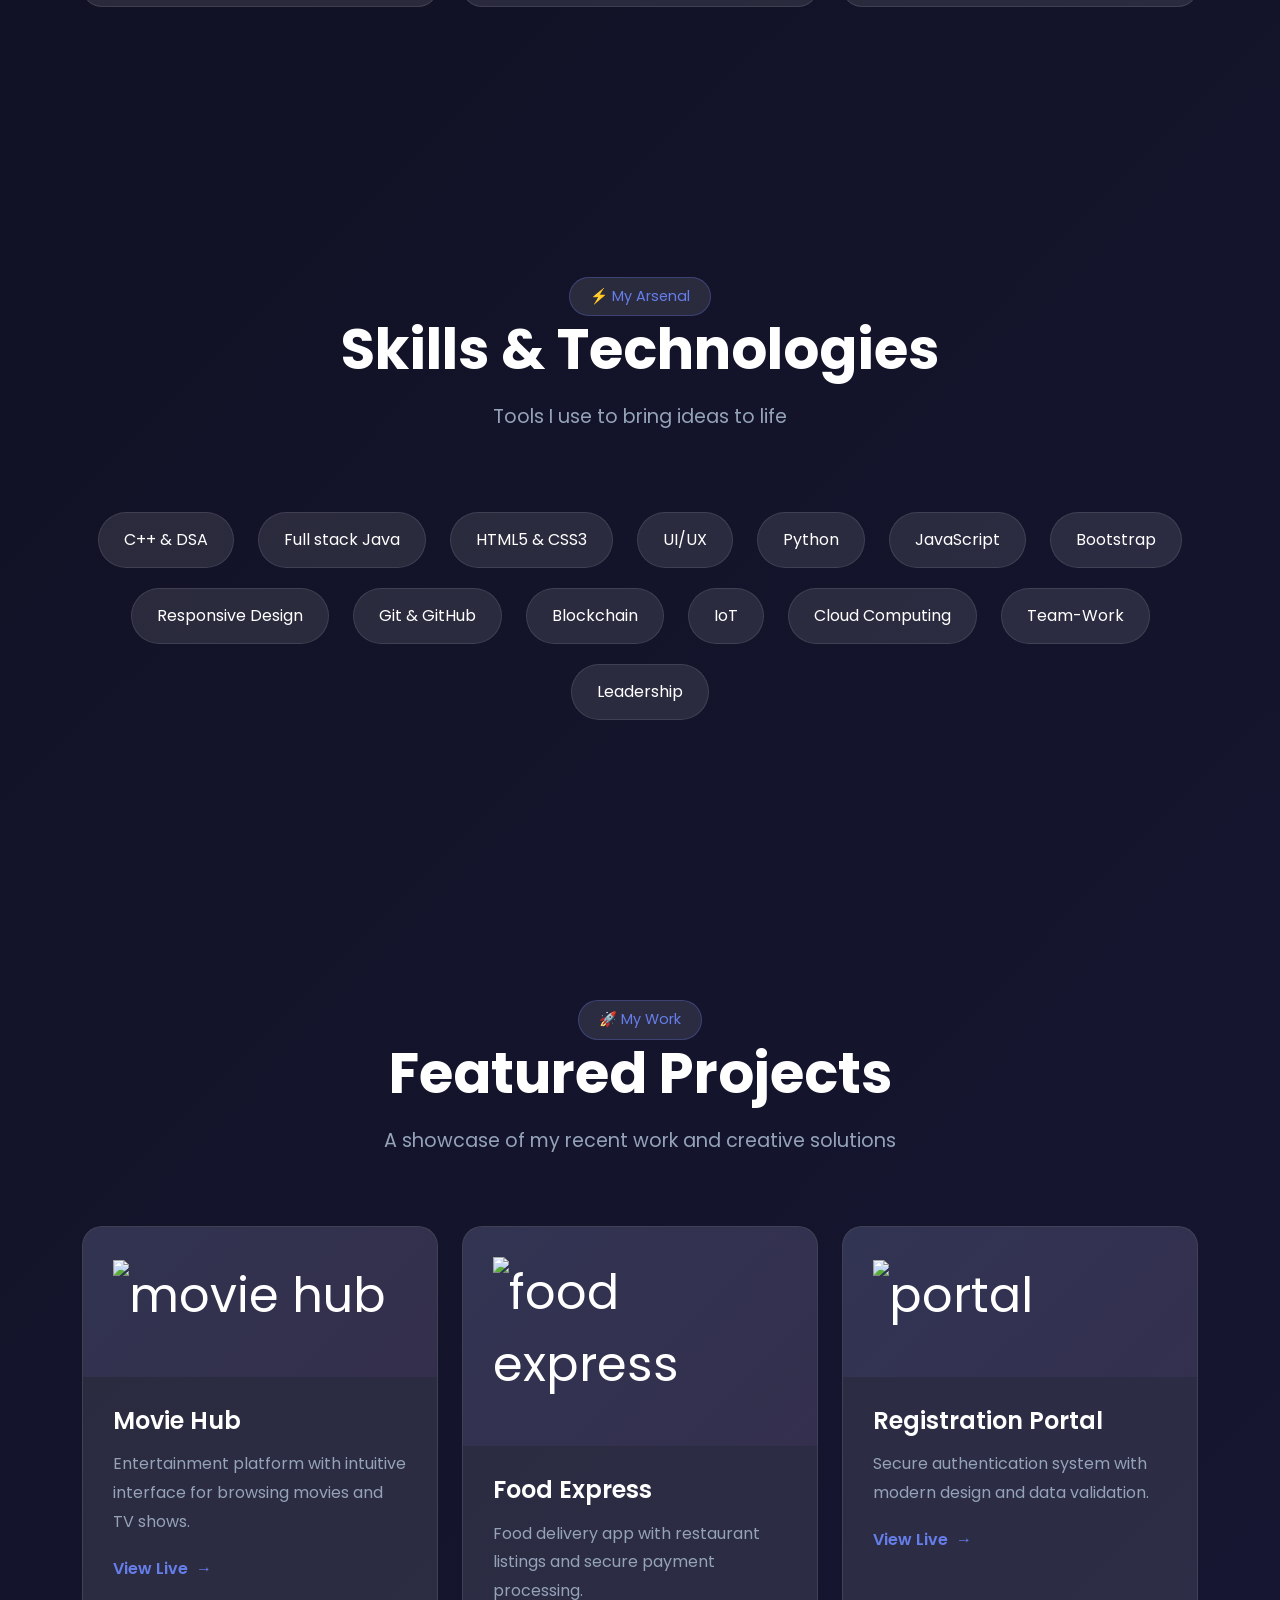
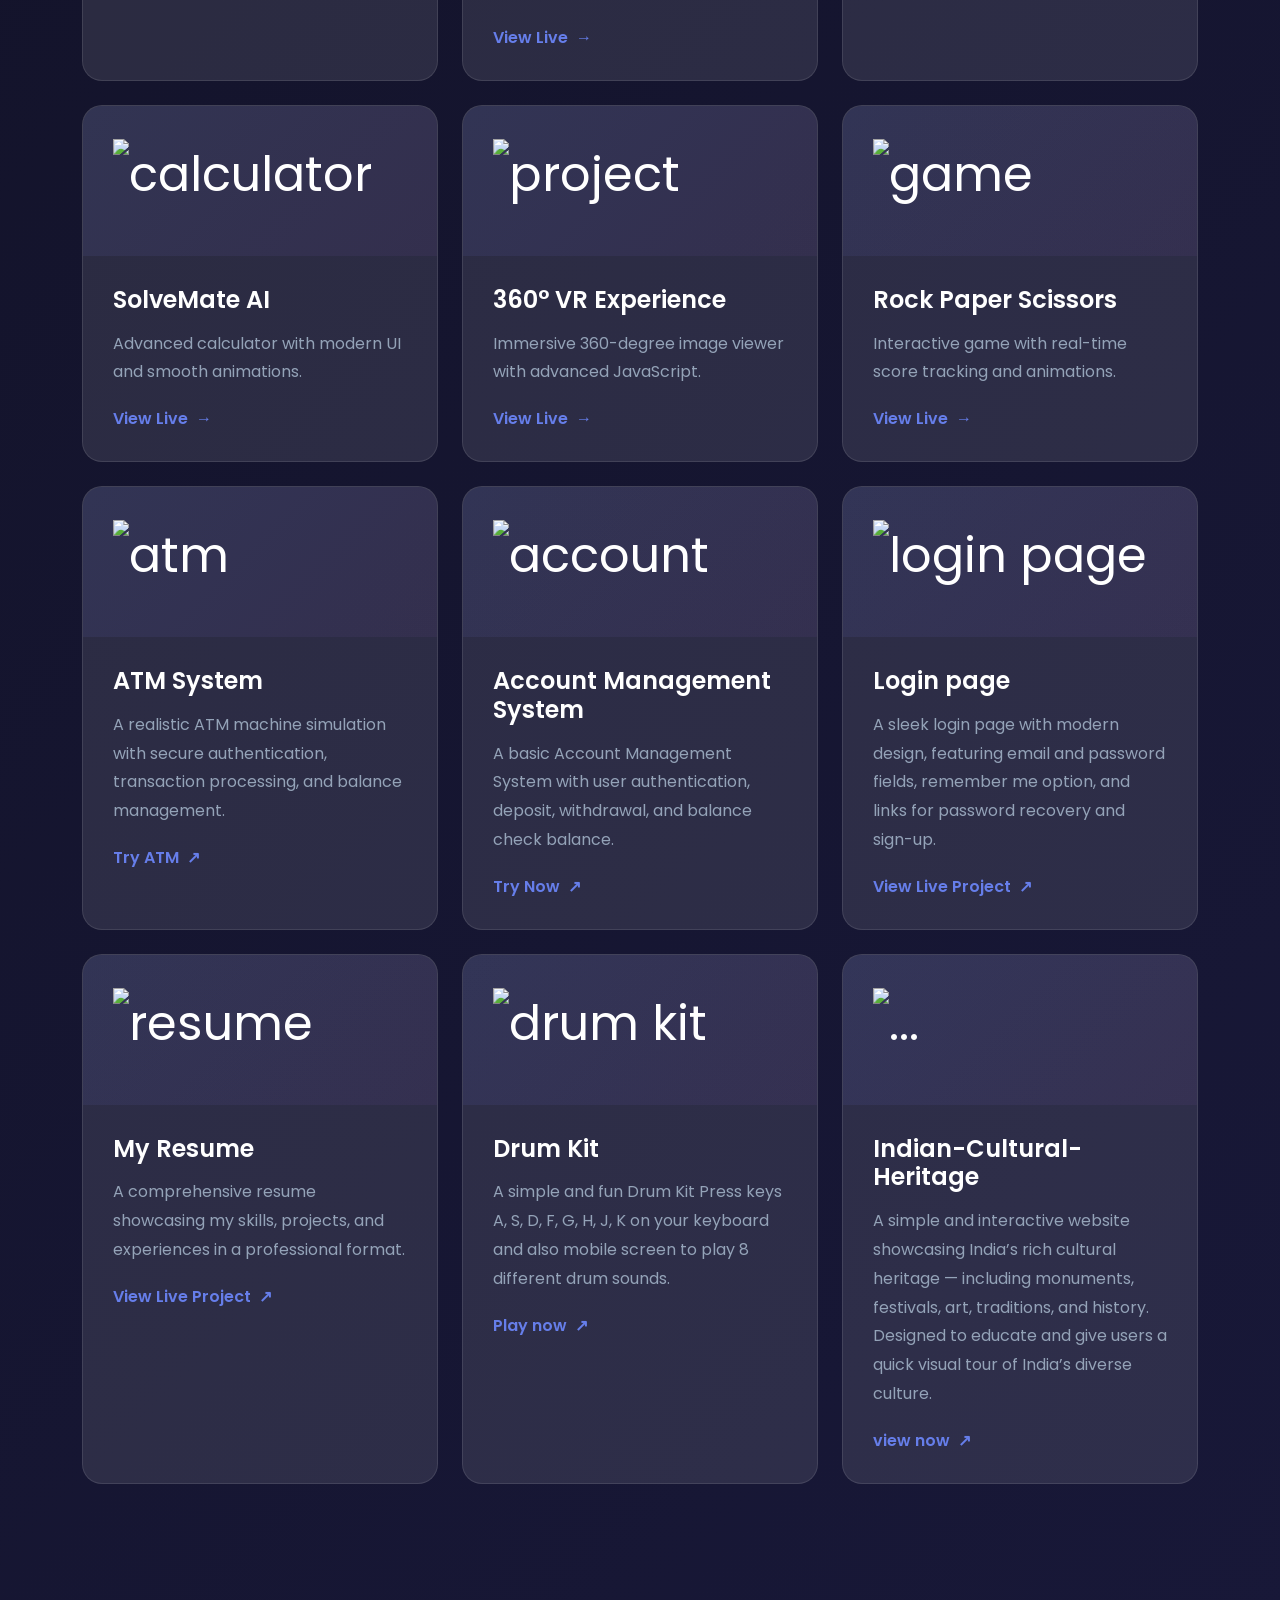
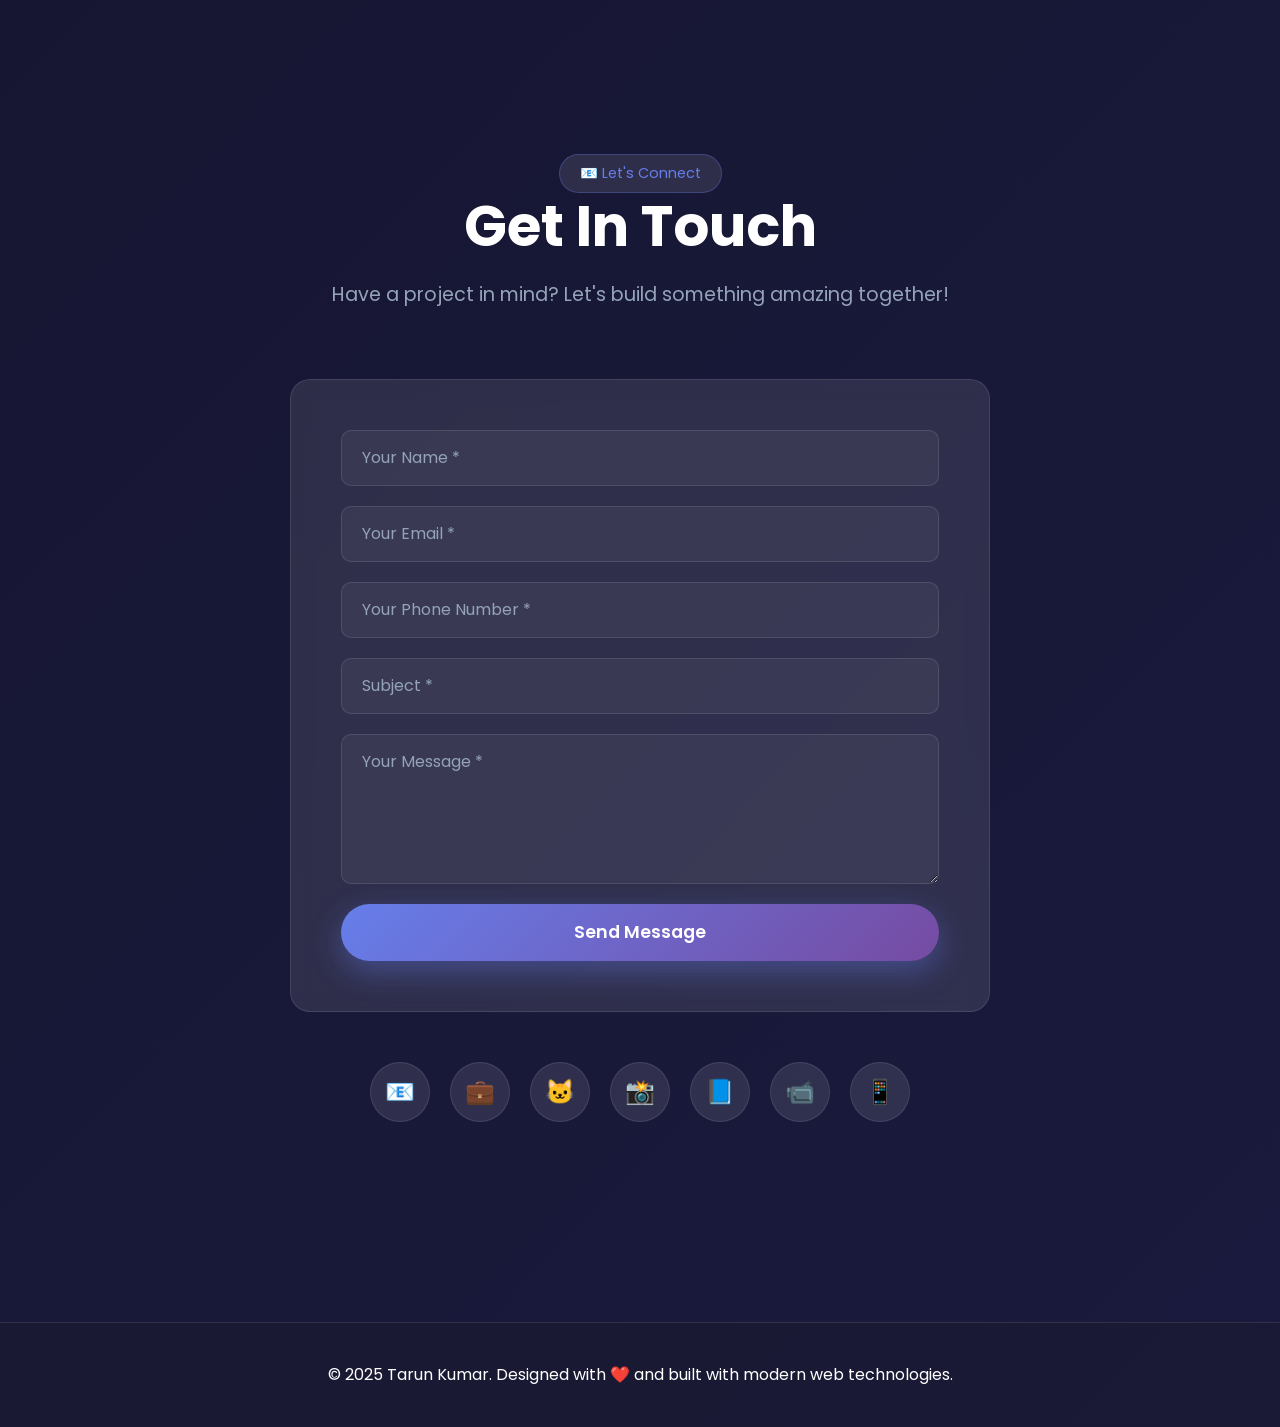
==== commit 8f9b094d: "Update index.html" ====
--- a/index.html
+++ b/index.html
@@ -295,12 +295,13 @@
         .section {
             padding: 100px 0;
             position: relative;
+                
         }
 
         .section-header {
             text-align: center;
             margin-bottom: 60px;
-         margin: 70px;
+          margin: 70px;
         }
 
         .section-badge {
@@ -311,7 +312,8 @@
             border-radius: 20px;
             font-size: 0.9rem;
             color: var(--primary);
-            margin-bottom: 20px;
+            margin-bottom: 0px;
+            
         }
 
         .section-title {
@@ -661,6 +663,7 @@
                 <div class="skill-item">C++ & DSA</div>
                 <div class="skill-item">Full stack Java</div>
                 <div class="skill-item">HTML5 & CSS3</div>
+                <div class="skill-item">UI/UX</div>
                 <div class="skill-item">Python</div>
                 <div class="skill-item">JavaScript</div>
                 <div class="skill-item">Bootstrap</div>
@@ -669,6 +672,8 @@
                 <div class="skill-item">Blockchain</div>
                 <div class="skill-item">IoT</div>
                 <div class="skill-item">Cloud Computing</div>
+                <div class="skill-item">Team-Work</div>
+                <div class="skill-item">Leadership</div>
             </div>
         </div>
     </section>
@@ -847,7 +852,7 @@
                     <div class="project-icon"> <img src="https://encrypted-tbn0.gstatic.com/images?q=tbn:ANd9GcRie_lxbIM-D21yMA08OhpnGtVsPmc_XxS74A&s" alt="..." height="80px" width="80px"> </div>
                      </div>
                     <div class="project-body">
-                    <h3 class="project-title">indian-cultural-heritage</h3>
+                    <h3 class="project-title">Indian-Cultural-Heritage</h3>
                     <p class="project-desc">A simple and interactive website showcasing India’s rich cultural heritage — including monuments, festivals, art, traditions, and history. Designed to educate and give users a quick visual tour of India’s diverse culture.</p>
                     <a href="https://indian-cultural-heritage.vercel.app/" target="_blank" class="project-link">
                        view now <span>↗</span>
@@ -861,36 +866,75 @@
     <!-- Contact Section -->
     <section class="section" id="contact">
         <div class="container">
-            <div class="section-header" data-aos="fade-up">
-                <div class="section-badge">📧 Let's Connect</div>
-                <h2 class="section-title">Get In Touch</h2>
-                <p class="section-subtitle">Have a project in mind? Let's build something amazing together!</p>
-            </div>
-            
-            <div class="contact-form" data-aos="fade-up" data-aos-delay="100">
-                <form id="contactForm">
-                    <div class="mb-3">
-                        <input type="text" class="form-control" id="name" placeholder="Your Name *" required>
-                    </div>
-                    <div class="mb-3">
-                        <input type="email" class="form-control" id="email" placeholder="Your Email *" required>
-                    </div>
-                    <div class="mb-3">
-                        <input type="tel" class="form-control" id="phone" placeholder="Your Phone Number *" required>
-                    </div>
-                    <div class="mb-3">
-                        <input type="text" class="form-control" id="subject" placeholder="Subject *" required>
-                    </div>
-                    <div class="mb-3">
-                        <textarea class="form-control" id="message" placeholder="Your Message *" required></textarea>
-                    </div>
-                    <button type="submit" class="btn btn-gradient w-100">Send Message</button>
-                    <div class="success-message" id="successMessage">
-                        <h5>✅ Message Sent Successfully!</h5>
-                        <p>Thank you for reaching out. I'll get back to you soon!</p>
-                    </div>
-                </form>
-            </div>
+    <div class="section-header" data-aos="fade-up">
+        <div class="section-badge">📧 Let's Connect</div>
+        <h2 class="section-title">Get In Touch</h2>
+        <p class="section-subtitle">Have a project in mind? Let's build something amazing together!</p>
+    </div>
+    
+    <div class="contact-form" data-aos="fade-up" data-aos-delay="100">
+        <form id="contactForm" method="POST" action="https://api.web3forms.com/submit">
+
+            <!-- ⭐ Your Access Key -->
+            <!-- <input type="hidden" name="access_key" value="9cb5786e-e547-45ce-8e23-a2f1eaf1962e"> -->
+             <input type="hidden" name="access_key" value="ab2ce0a3-47a1-46ce-a35a-7212fe5d732d">
+
+            <div class="mb-3">
+                <input type="text" class="form-control" name="name" id="name" placeholder="Your Name *" required>
+            </div>
+
+            <div class="mb-3">
+                <input type="email" class="form-control" name="email" id="email" placeholder="Your Email *" required>
+            </div>
+
+            <div class="mb-3">
+                <input type="tel" class="form-control" name="phone" id="phone" placeholder="Your Phone Number *" required>
+            </div>
+
+            <div class="mb-3">
+                <input type="text" class="form-control" name="subject" id="subject" placeholder="Subject *" required>
+            </div>
+
+            <div class="mb-3">
+                <textarea class="form-control" name="message" id="message" placeholder="Your Message *" required></textarea>
+            </div>
+
+            <button type="submit" class="btn btn-gradient w-100">Send Message</button>
+
+            <div class="success-message" id="successMessage" style="display: none;">
+                <h5>✅ Message Sent Successfully!</h5>
+                <p>Thank you for reaching out. I'll get back to you soon!</p>
+            </div>
+
+        </form>
+    </div>
+</div>
+
+<!-- ⭐ Web3Forms JS Submission Handler -->
+<script>
+document.getElementById('contactForm').addEventListener('submit', function (event) {
+    event.preventDefault();
+
+    const form = event.target;
+
+    fetch(form.action, {
+        method: form.method,
+        body: new FormData(form)
+    })
+    .then(response => response.json())
+    .then(result => {
+        if (result.success) {
+            document.getElementById('successMessage').style.display = 'block';
+            form.reset();
+        } else {
+            alert("❌ Error sending message. Please try again.");
+        }
+    })
+    .catch(() => {
+        alert("❌ Something went wrong!");
+    });
+});
+</script>
 
             <!-- Social Links -->
             <div class="social-links" data-aos="fade-up" data-aos-delay="200">
@@ -1225,5 +1269,3 @@
     </script>
 </body>
 </html>
-
-
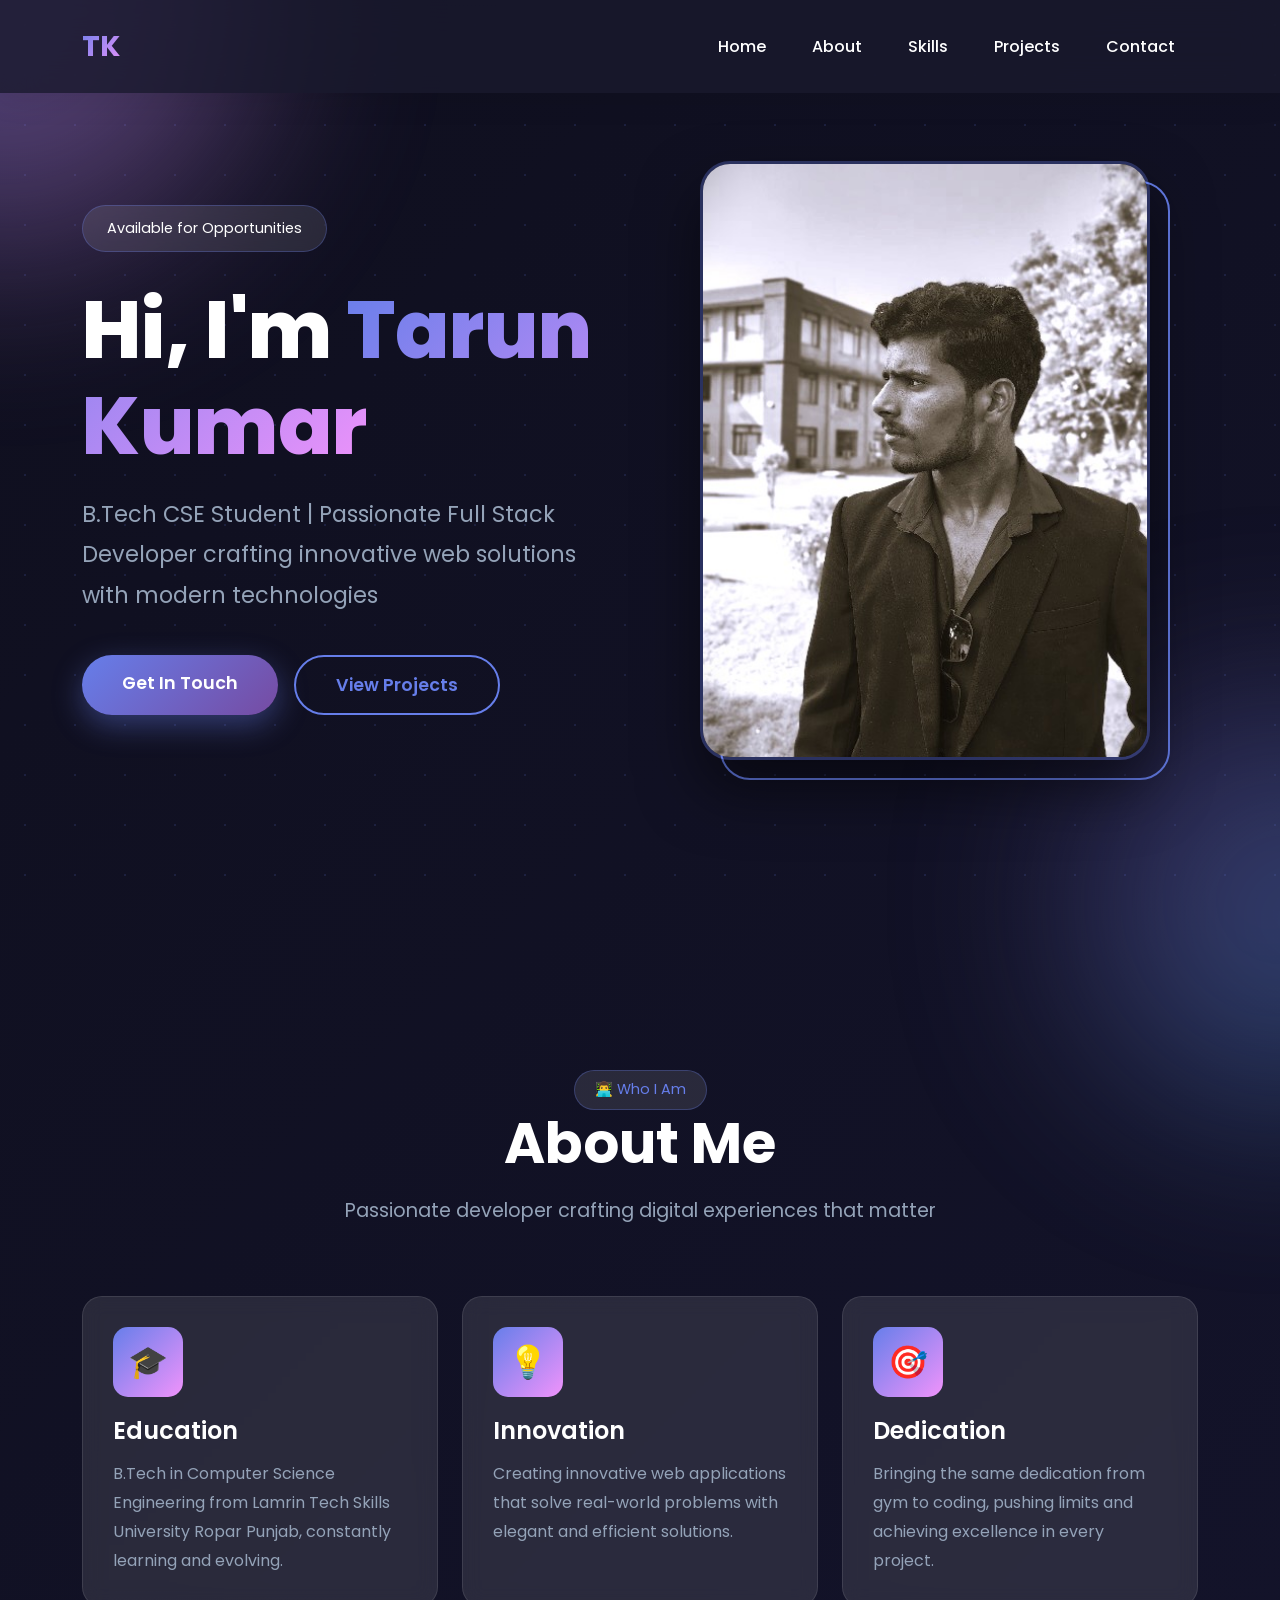
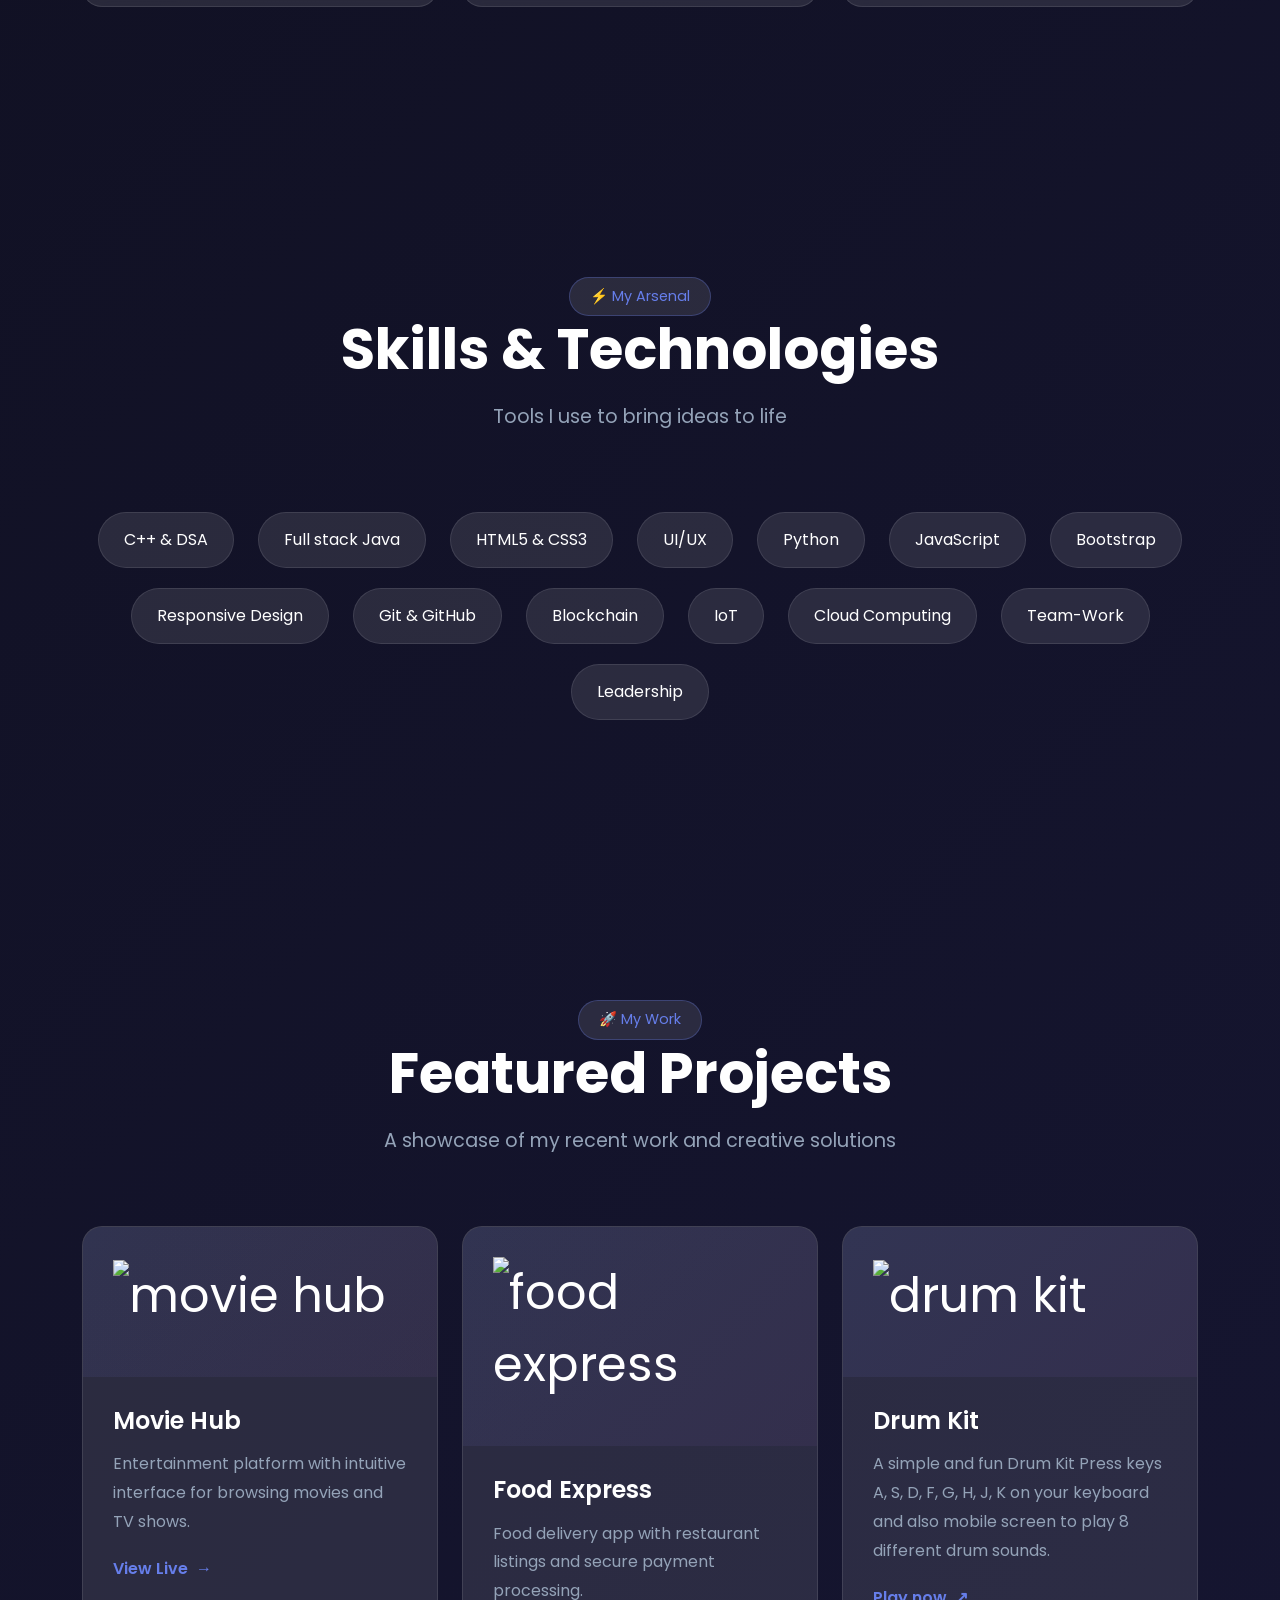
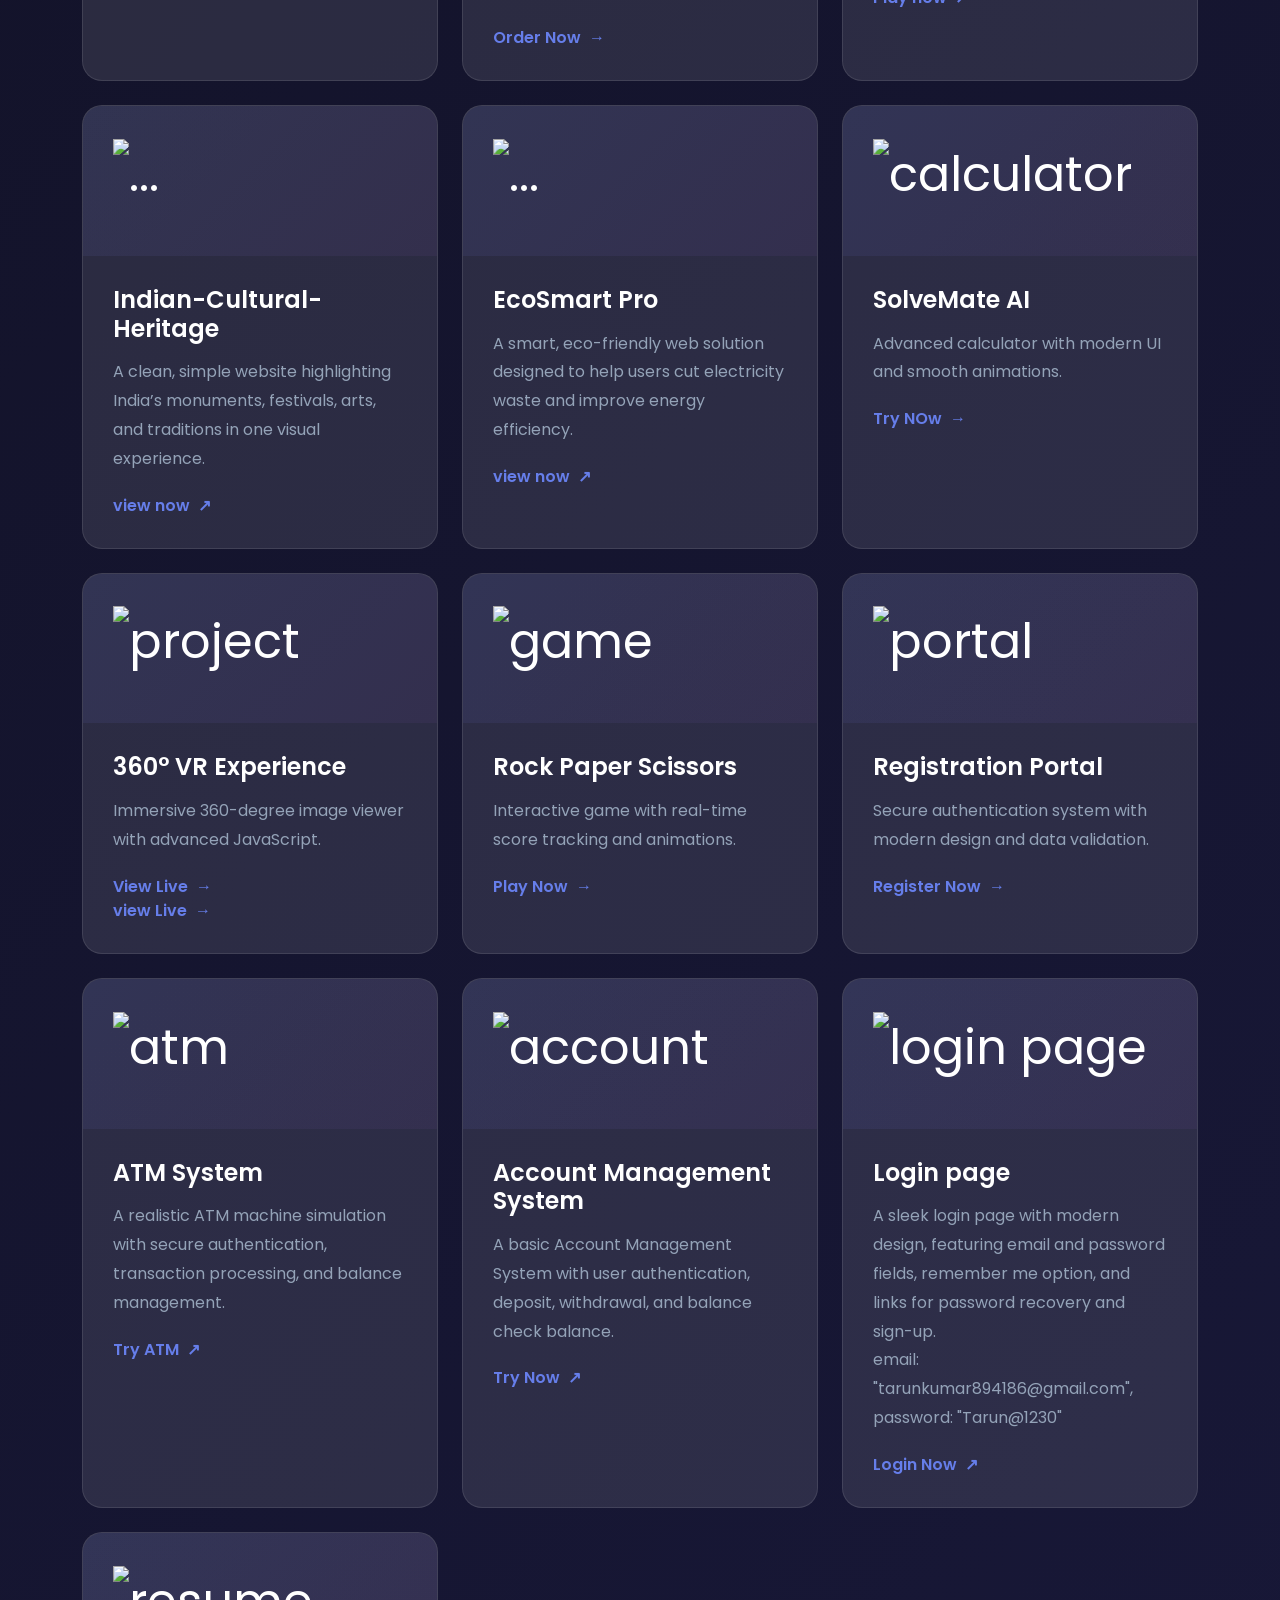
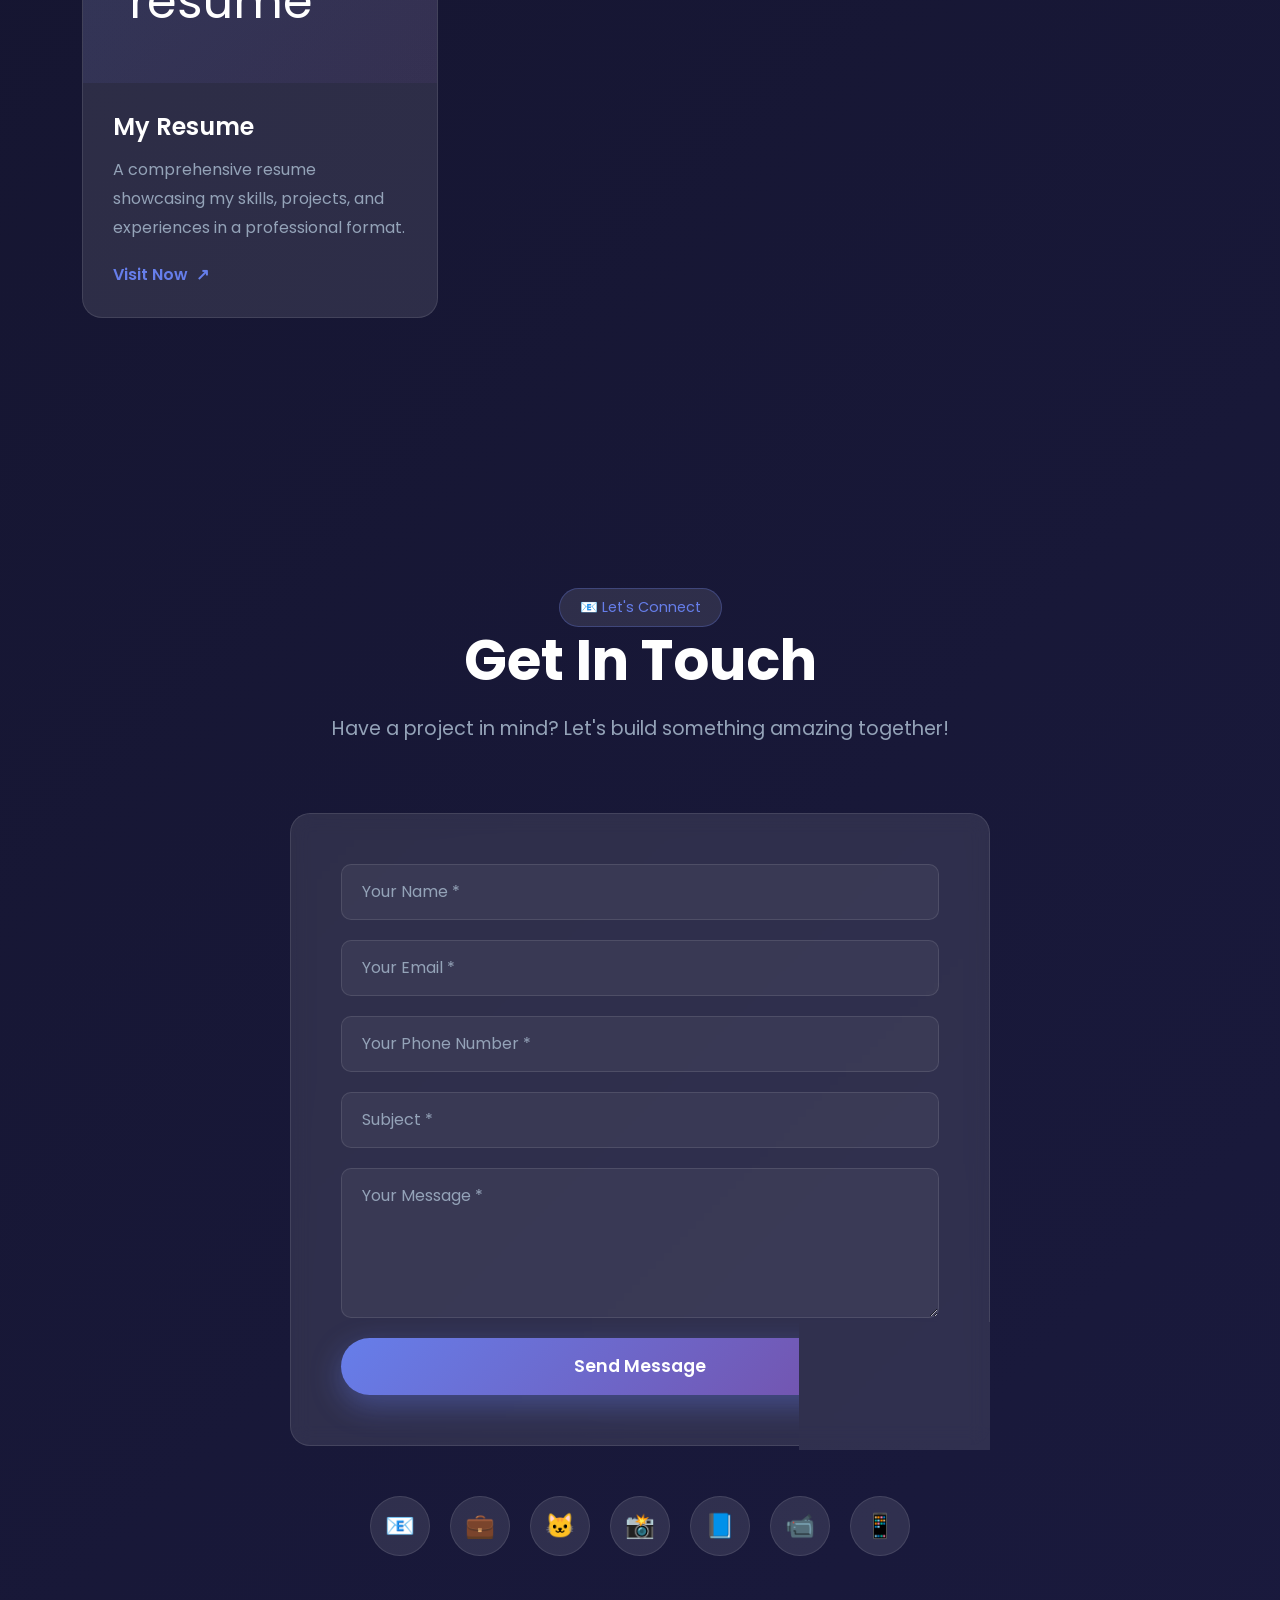
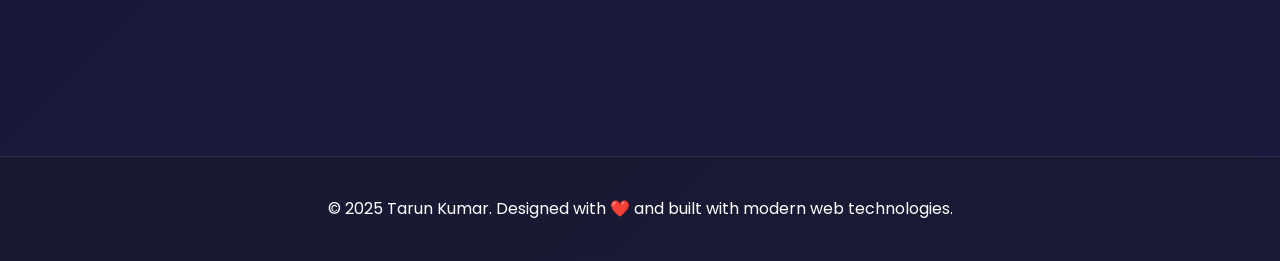
==== commit 9026ef6f: "Update index.html" ====
--- a/index.html
+++ b/index.html
@@ -701,6 +701,7 @@
                         </div>
                     </div>
                 </div>
+
                 <div class="col-lg-4 col-md-6" data-aos="fade-up" data-aos-delay="200">
                     <div class="project-card">
                         <div class="project-header">
@@ -710,25 +711,57 @@
                             <h3 class="project-title">Food Express</h3>
                             <p class="project-desc">Food delivery app with restaurant listings and secure payment processing.</p>
                             <a href="https://foodexpress-fooddeliveryapp.vercel.app/" target="_blank" class="project-link">
-                                View Live <span>→</span>
+                                Order Now <span>→</span>
                             </a>
                         </div>
                     </div>
                 </div>
-                <div class="col-lg-4 col-md-6" data-aos="fade-up" data-aos-delay="300">
-                    <div class="project-card">
-                        <div class="project-header">
-                            <div class="project-icon"><img src="https://encrypted-tbn0.gstatic.com/images?q=tbn:ANd9GcQiUwXwRZJZhR3USqUT-tfSz0uMACOMaEoU5A&s" alt="portal" height="80px" width="80px"></div>
-                        </div>
-                        <div class="project-body">
-                            <h3 class="project-title">Registration Portal</h3>
-                            <p class="project-desc">Secure authentication system with modern design and data validation.</p>
-                            <a href="https://registration-portal-henna.vercel.app/" target="_blank" class="project-link">
-                                View Live <span>→</span>
-                            </a>
-                        </div>
-                    </div>
-                </div>
+               
+                 <div class="col-lg-4 col-md-6" data-aos="fada-up" data-aos-delay="200">
+            <div class="project-card">
+                <div class="project-header">
+                    <div class="project-icon"> <img src="https://c8.alamy.com/comp/G2FWK6/drum-kit-icon-G2FWK6.jpg" alt="drum kit" height="80px" width="80px"> </div>
+                </div>
+                    <div class="project-body">
+                    <h3 class="project-title">Drum Kit</h3>
+                    <p class="project-desc">A simple and fun Drum Kit Press keys A, S, D, F, G, H, J, K on your keyboard and also mobile screen to play 8 different drum sounds.</p>
+                    <a href="https://drum-kit-three-tau.vercel.app/" target="_blank" class="project-link">
+                        Play now <span>↗</span>
+                    </a>
+                </div>
+            </div>
+        </div>
+
+          <div class="col-lg-4 col-md-6" data-aos="fada-up" data-aos-delay="200">
+            <div class="project-card">
+                <div class="project-header">
+                    <div class="project-icon"> <img src="https://encrypted-tbn0.gstatic.com/images?q=tbn:ANd9GcRie_lxbIM-D21yMA08OhpnGtVsPmc_XxS74A&s" alt="..." height="80px" width="80px"> </div>
+                     </div>
+                    <div class="project-body">
+                    <h3 class="project-title">Indian-Cultural-Heritage</h3>
+                    <p class="project-desc">A clean, simple website highlighting India’s monuments, festivals, arts, and traditions in one visual experience.</p>
+                    <a href="https://indian-cultural-heritage.vercel.app/" target="_blank" class="project-link">
+                       view now <span>↗</span>
+                    </a>
+                </div>
+            </div>
+        </div>
+         
+        <div class="col-lg-4 col-md-6" data-aos="fada-up" data-aos-delay="200">
+            <div class="project-card">
+                <div class="project-header">
+                    <div class="project-icon"> <img src="https://i.pinimg.com/736x/5e/74/ec/5e74ec29fcf66a8b539f3e80a80042b1.jpg" alt="..." height="80px" width="80px"> </div>
+                     </div>
+                    <div class="project-body">
+                    <h3 class="project-title">EcoSmart Pro</h3>
+                    <p class="project-desc">A smart, eco-friendly web solution designed to help users cut electricity waste and improve energy efficiency.</p>
+                    <a href="https://smart-energy-saver-tan.vercel.app/" target="_blank" class="project-link">
+                       view now <span>↗</span>
+                    </a>
+                </div>
+            </div>
+        </div>
+         
                 <div class="col-lg-4 col-md-6" data-aos="fade-up" data-aos-delay="100">
                     <div class="project-card">
                         <div class="project-header">
@@ -738,11 +771,12 @@
                             <h3 class="project-title">SolveMate AI</h3>
                             <p class="project-desc">Advanced calculator with modern UI and smooth animations.</p>
                             <a href="https://ai-calculator-bay.vercel.app/" target="_blank" class="project-link">
-                                View Live <span>→</span>
+                                Try NOw <span>→</span>
                             </a>
                         </div>
                     </div>
                 </div>
+
                 <div class="col-lg-4 col-md-6" data-aos="fade-up" data-aos-delay="200">
                     <div class="project-card">
                         <div class="project-header">
@@ -753,10 +787,14 @@
                             <p class="project-desc">Immersive 360-degree image viewer with advanced JavaScript.</p>
                             <a href="https://tarun00544.github.io/AR-VR-3D/" target="_blank" class="project-link">
                                 View Live <span>→</span>
-                            </a>
+                            </a> <br>
+                            <a href="https://hostel-vr.vercel.app/" target="_blank" class="project-link">
+                        view Live <span>→</span>
+                    </a>
                         </div>
                     </div>
                 </div>
+
                 <div class="col-lg-4 col-md-6" data-aos="fade-up" data-aos-delay="300">
                     <div class="project-card">
                         <div class="project-header">
@@ -766,11 +804,27 @@
                             <h3 class="project-title">Rock Paper Scissors</h3>
                             <p class="project-desc">Interactive game with real-time score tracking and animations.</p>
                             <a href="https://rock-paper-scissors-xi-sage.vercel.app/" target="_blank" class="project-link">
-                                View Live <span>→</span>
+                                Play Now<span>→</span>
                             </a>
                         </div>
                     </div>
                 </div>
+
+                 <div class="col-lg-4 col-md-6" data-aos="fade-up" data-aos-delay="300">
+                    <div class="project-card">
+                        <div class="project-header">
+                            <div class="project-icon"><img src="https://encrypted-tbn0.gstatic.com/images?q=tbn:ANd9GcQiUwXwRZJZhR3USqUT-tfSz0uMACOMaEoU5A&s" alt="portal" height="80px" width="80px"></div>
+                        </div>
+                        <div class="project-body">
+                            <h3 class="project-title">Registration Portal</h3>
+                            <p class="project-desc">Secure authentication system with modern design and data validation.</p>
+                            <a href="https://registration-portal-henna.vercel.app/" target="_blank" class="project-link">
+                                Register Now <span>→</span>
+                            </a>
+                        </div>
+                    </div>
+                </div>
+
                 <div class="col-lg-4 col-md-6" data-aos="fade-up" data-aos-delay="100">
                     <div class="project-card">
                          <div class="project-header">
@@ -795,7 +849,7 @@
                             <h3 class="project-title">Account Management System</h3>
                             <p class="project-desc">A basic Account Management System with user authentication, deposit, withdrawal, and balance check balance.</p>
                             <a href="https://account-management-omega.vercel.app/" target="_blank"  class="project-link">
-                           Try Now <span>↗</span>
+                           Try Now<span>↗</span>
                         </a>
                      </div>
                  </div>
@@ -808,9 +862,11 @@
                 </div>
                   <div class="project-body">
                    <h3 class="project-title">Login page</h3>
-                   <p class="project-desc">A sleek login page with modern design, featuring email and password fields, remember me option, and links for password recovery and sign-up.</p>
+                   <p class="project-desc">A sleek login page with modern design, featuring email and password fields, remember me option, and links for password recovery and sign-up. <br>
+                    email: "tarunkumar894186@gmail.com",
+                     password: "Tarun@1230"</p>
                   <a href="https://loginpage-web-wine.vercel.app/" target="_blank" class="project-link">
-                    View Live Project <span>↗</span>
+                    Login Now  <span>↗</span>
                  </a>
             </div>
           </div>
@@ -825,38 +881,8 @@
                          <h3 class="project-title">My Resume</h3>
                          <p class="project-desc">A comprehensive resume showcasing my skills, projects, and experiences in a professional format.</p>
                        <a href=" https://tarun00544.github.io/My-resume/" target="_blank" class="project-link">
-                       View Live Project <span>↗</span>
+                       Visit Now <span>↗</span>
                      </a>
-                </div>
-            </div>
-        </div>
-        
-        <div class="col-lg-4 col-md-6" data-aos="fada-up" data-aos-delay="200">
-            <div class="project-card">
-                <div class="project-header">
-                    <div class="project-icon"> <img src="https://c8.alamy.com/comp/G2FWK6/drum-kit-icon-G2FWK6.jpg" alt="drum kit" height="80px" width="80px"> </div>
-                </div>
-                    <div class="project-body">
-                    <h3 class="project-title">Drum Kit</h3>
-                    <p class="project-desc">A simple and fun Drum Kit Press keys A, S, D, F, G, H, J, K on your keyboard and also mobile screen to play 8 different drum sounds.</p>
-                    <a href="https://drum-kit-three-tau.vercel.app/" target="_blank" class="project-link">
-                        Play now <span>↗</span>
-                    </a>
-                </div>
-            </div>
-        </div>
-
-          <div class="col-lg-4 col-md-6" data-aos="fada-up" data-aos-delay="200">
-            <div class="project-card">
-                <div class="project-header">
-                    <div class="project-icon"> <img src="https://encrypted-tbn0.gstatic.com/images?q=tbn:ANd9GcRie_lxbIM-D21yMA08OhpnGtVsPmc_XxS74A&s" alt="..." height="80px" width="80px"> </div>
-                     </div>
-                    <div class="project-body">
-                    <h3 class="project-title">Indian-Cultural-Heritage</h3>
-                    <p class="project-desc">A simple and interactive website showcasing India’s rich cultural heritage — including monuments, festivals, art, traditions, and history. Designed to educate and give users a quick visual tour of India’s diverse culture.</p>
-                    <a href="https://indian-cultural-heritage.vercel.app/" target="_blank" class="project-link">
-                       view now <span>↗</span>
-                    </a>
                 </div>
             </div>
         </div>
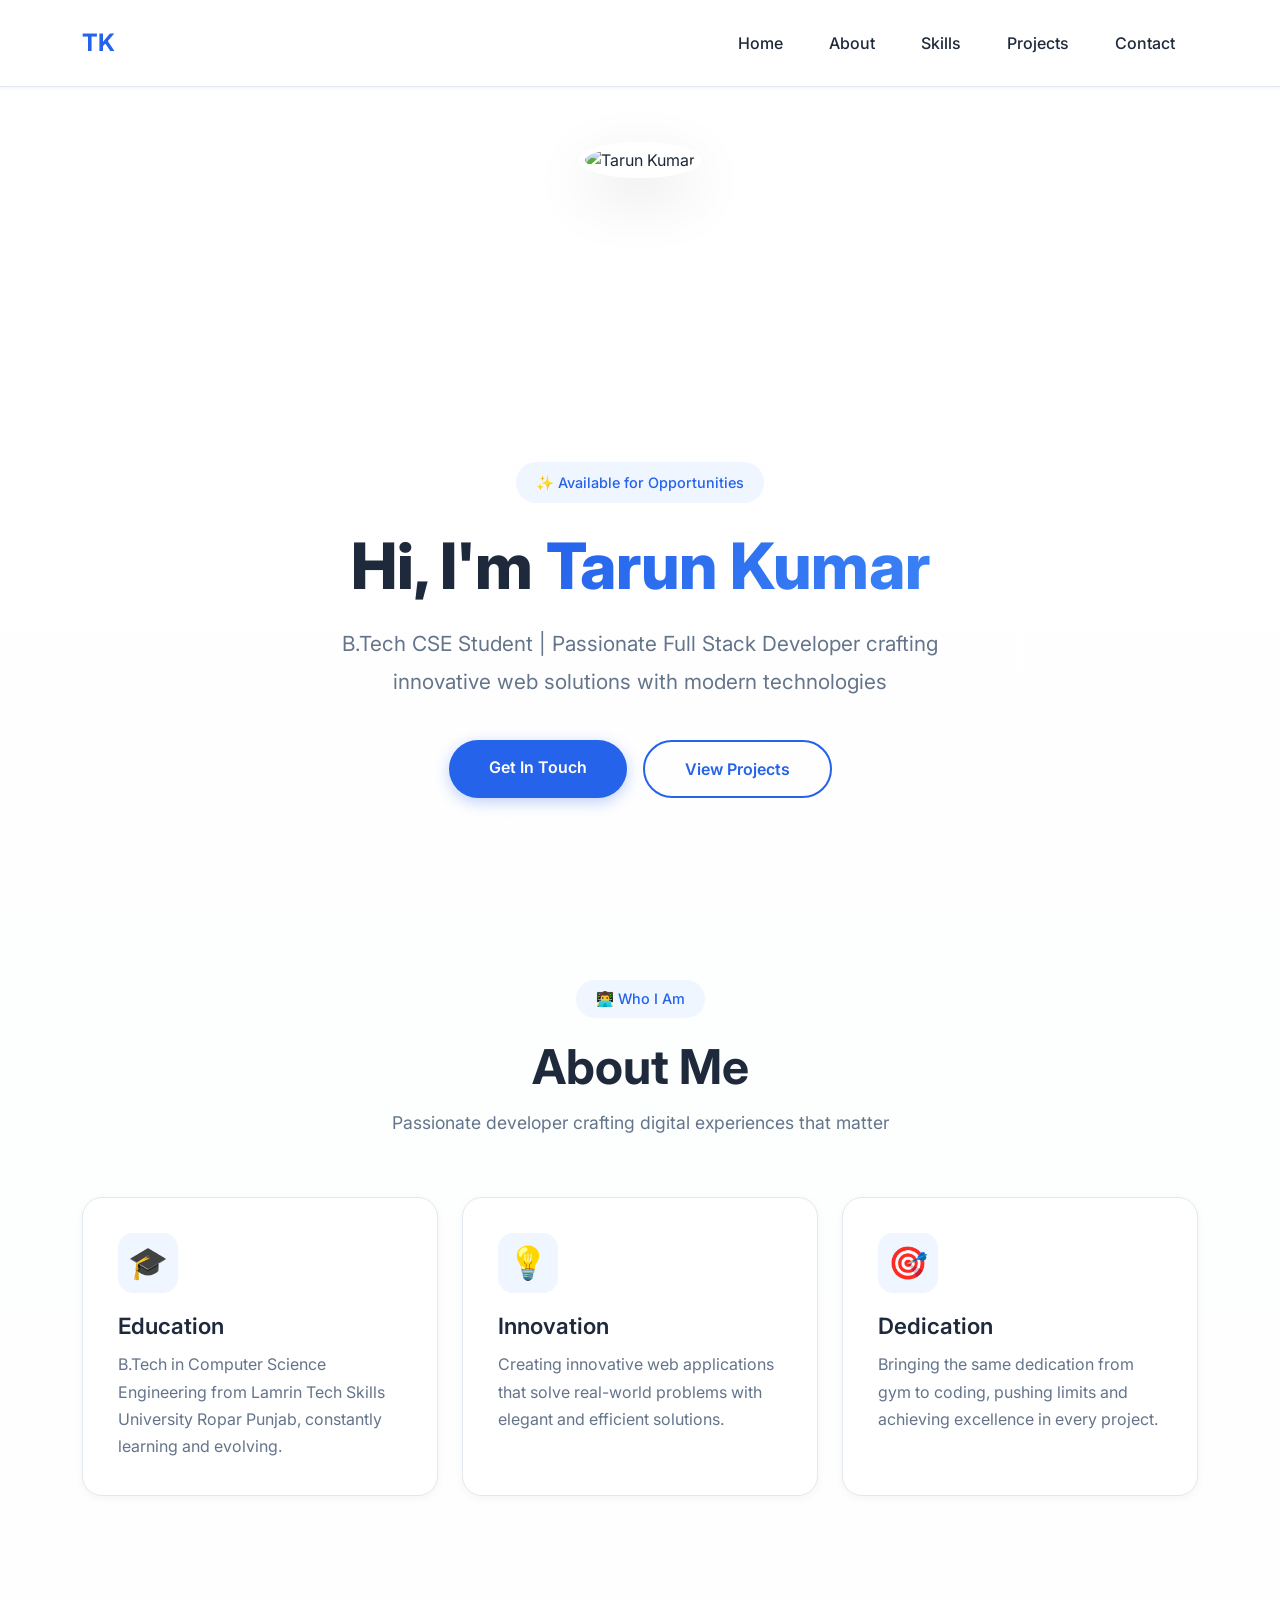
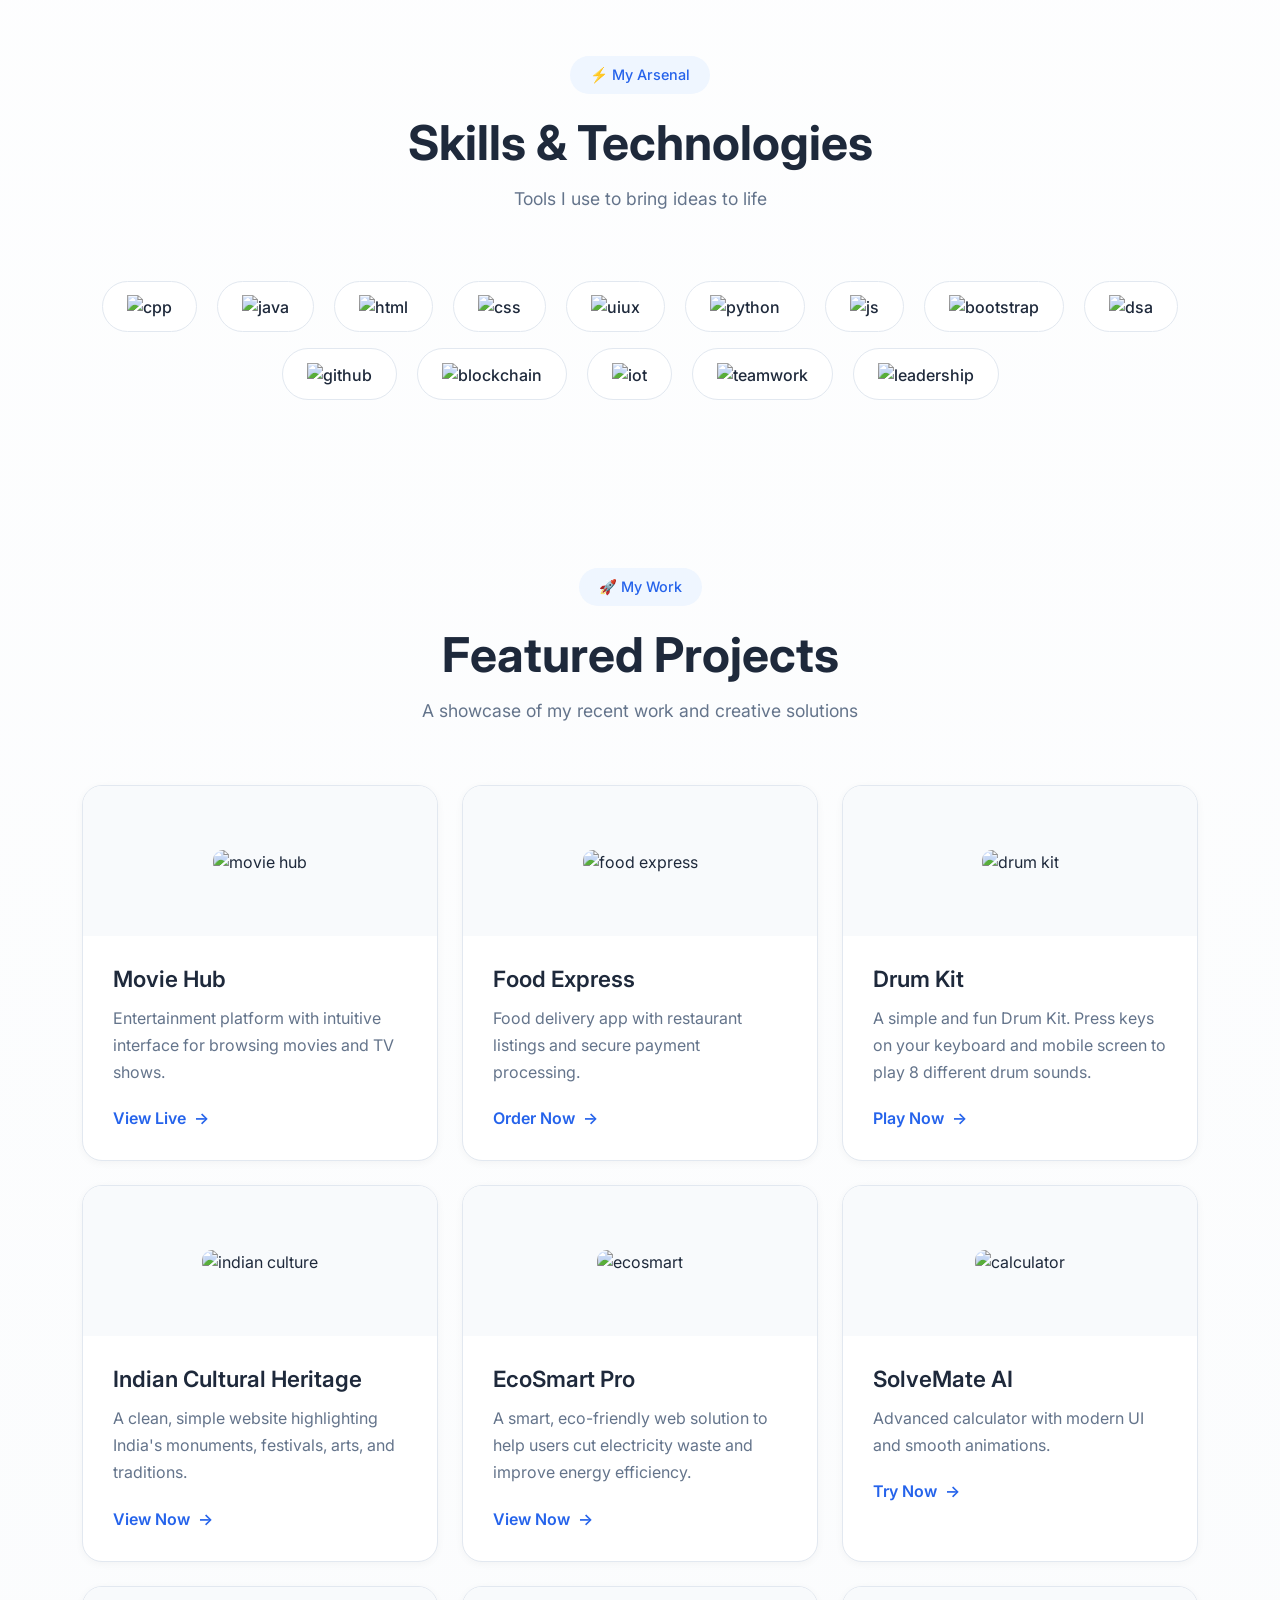
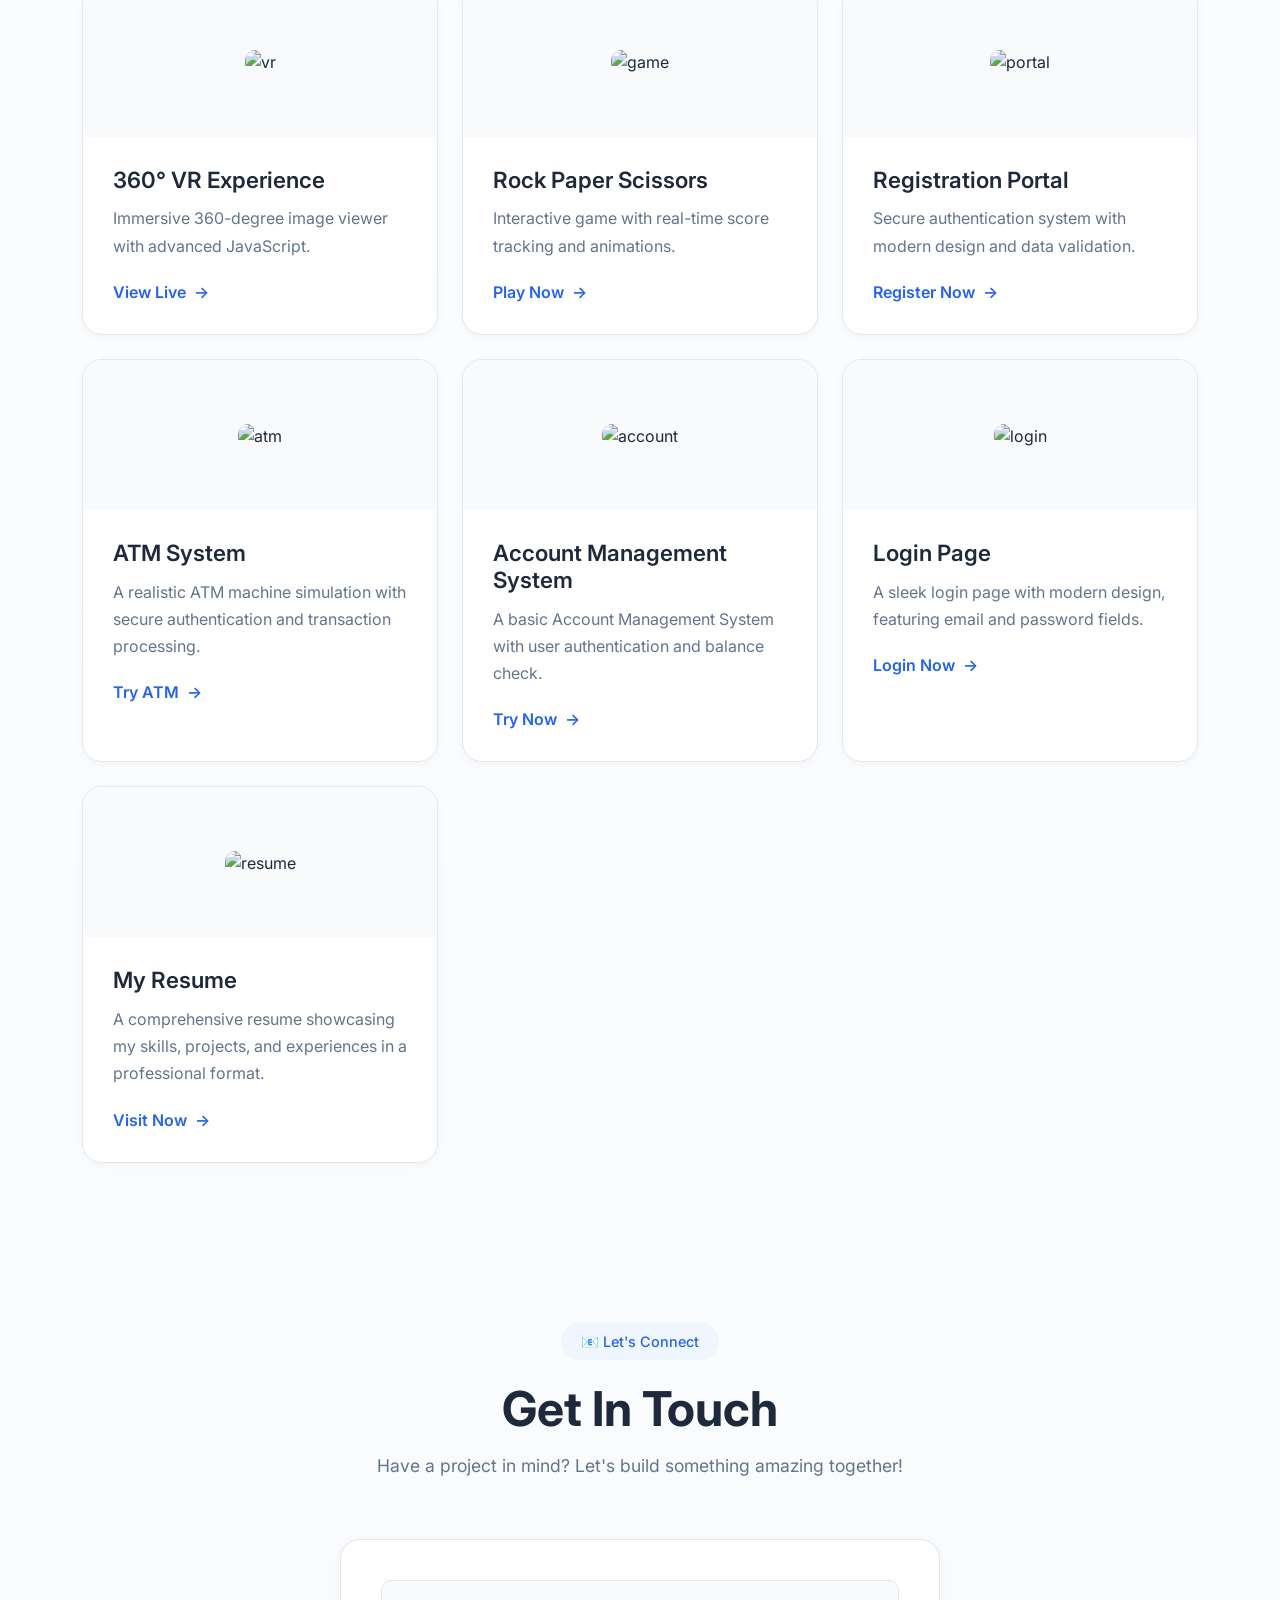
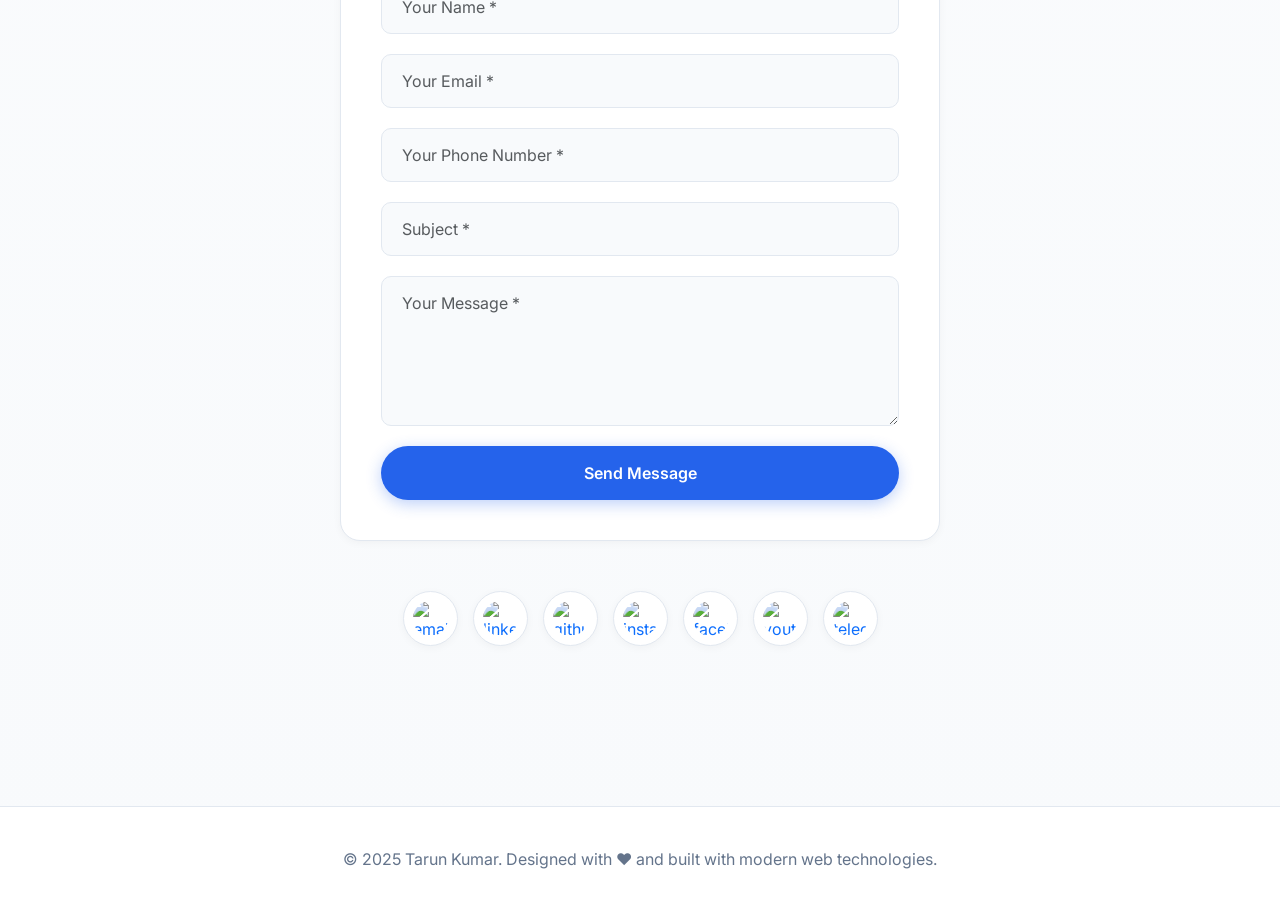
==== commit a31caee0: "Update print statement to say 'Goodbye World'" ====
--- a/index.html
+++ b/index.html
@@ -1,26 +1,22 @@
- 
-  
   <!DOCTYPE html>
 <html lang="en">
 <head>
     <meta charset="UTF-8">
     <meta name="viewport" content="width=device-width, initial-scale=1.0">
-    <title>Tarun Kumar | Modern Developer Portfolio</title>
+    <title>Tarun Kumar | Full Stack Developer</title>
     <link href="https://cdnjs.cloudflare.com/ajax/libs/bootstrap/5.3.0/css/bootstrap.min.css" rel="stylesheet">
     <link href="https://cdnjs.cloudflare.com/ajax/libs/aos/2.3.4/aos.css" rel="stylesheet">
     <style>
-        @import url('https://fonts.googleapis.com/css2?family=Poppins:wght@300;400;500;600;700;800&display=swap');
+        @import url('https://fonts.googleapis.com/css2?family=Inter:wght@300;400;500;600;700;800&display=swap');
         
         :root {
-            --primary: #667eea;
-            --secondary: #764ba2;
-            --accent: #f093fb;
-            --success: #4facfe;
-            --dark: #1a1a2e;
-            --darker: #0f0f1e;
-            --light: #ffffff;
-            --gray: #94a3b8;
-            --glass: rgba(255, 255, 255, 0.1);
+            --primary: #2563eb;
+            --secondary: #1e40af;
+            --accent: #3b82f6;
+            --dark: #1e293b;
+            --light: #f8fafc;
+            --gray: #64748b;
+            --border: #e2e8f0;
         }
 
         * {
@@ -30,114 +26,36 @@
         }
 
         body {
-            font-family: 'Poppins', sans-serif;
-            background: linear-gradient(135deg, var(--darker) 0%, #1a1a3e 100%);
-            color: var(--light);
+            font-family: 'Inter', sans-serif;
+            background: linear-gradient(to bottom, #ffffff 0%, #f8fafc 100%);
+            color: var(--dark);
             overflow-x: hidden;
-        }
-
-        /* Animated Background */
-        .bg-animation {
-            position: fixed;
-            top: 0;
-            left: 0;
-            width: 100%;
-            height: 100%;
-            z-index: -1;
-            overflow: hidden;
-        }
-
-        .bg-animation::before {
-            content: '';
-            position: absolute;
-            width: 200%;
-            height: 200%;
-            background: radial-gradient(circle, rgba(102, 126, 234, 0.15) 1px, transparent 1px);
-            background-size: 50px 50px;
-            animation: moveGrid 30s linear infinite;
-        }
-
-        @keyframes moveGrid {
-            0% { transform: translate(0, 0); }
-            100% { transform: translate(50px, 50px); }
-        }
-
-        .gradient-orb {
-            position: fixed;
-            border-radius: 50%;
-            filter: blur(100px);
-            opacity: 0.4;
-            z-index: -1;
-            animation: float 20s ease-in-out infinite;
-        }
-
-        .orb1 {
-            width: 500px;
-            height: 500px;
-            background: linear-gradient(135deg, var(--primary), var(--accent));
-            top: -250px;
-            left: -250px;
-        }
-
-        .orb2 {
-            width: 400px;
-            height: 400px;
-            background: linear-gradient(135deg, var(--secondary), var(--success));
-            bottom: -200px;
-            right: -200px;
-            animation-delay: -10s;
-        }
-
-        @keyframes float {
-            0%, 100% { transform: translate(0, 0) scale(1); }
-            33% { transform: translate(100px, -100px) scale(1.1); }
-            66% { transform: translate(-50px, 100px) scale(0.9); }
         }
 
         /* Navbar */
         .navbar {
-            background: rgba(26, 26, 46, 0.8) !important;
-            backdrop-filter: blur(20px);
+            background: rgba(255, 255, 255, 0.95) !important;
+            backdrop-filter: blur(10px);
             padding: 20px 0;
-            transition: all 0.3s ease;
-            box-shadow: 0 4px 30px rgba(0, 0, 0, 0.1);
-        }
-
-        .navbar.scrolled {
-            padding: 15px 0;
-            background: rgba(26, 26, 46, 0.95) !important;
+            box-shadow: 0 1px 3px rgba(0, 0, 0, 0.05);
+            border-bottom: 1px solid var(--border);
         }
 
         .navbar-brand {
-            font-size: 1.8rem;
+            font-size: 1.5rem;
             font-weight: 700;
-            background: linear-gradient(135deg, var(--primary), var(--accent));
-            -webkit-background-clip: text;
-            background-clip: text;
-            -webkit-text-fill-color: transparent;
+            color: var(--primary) !important;
         }
 
         .nav-link {
-            color: var(--light) !important;
+            color: var(--dark) !important;
             font-weight: 500;
             margin: 0 15px;
-            position: relative;
-            transition: all 0.3s ease;
-        }
-
-        .nav-link::after {
-            content: '';
-            position: absolute;
-            bottom: -5px;
-            left: 0;
-            width: 0;
-            height: 2px;
-            background: linear-gradient(135deg, var(--primary), var(--accent));
-            transition: width 0.3s ease;
-        }
-
-        .nav-link:hover::after {
-            width: 100%;
+            transition: color 0.3s ease;
+        }
+
+        .nav-link:hover {
+            color: var(--primary) !important;
         }
 
         /* Hero Section */
@@ -145,211 +63,161 @@
             min-height: 100vh;
             display: flex;
             align-items: center;
-            padding: 100px 0 80px;
+            padding: 120px 0 80px;
+        }
+
+        .hero-content {
+            text-align: center;
+        }
+
+        .profile-wrapper {
             position: relative;
-        }
-
-        .hero-content {
-            z-index: 2;
+            width: 280px;
+            height: 280px;
+            margin: 0 auto 40px;
+        }
+
+        .profile-img {
+            width: 100%;
+            height: 100%;
+            border-radius: 50%;
+            object-fit: cover;
+            border: 6px solid white;
+            box-shadow: 0 20px 60px rgba(0, 0, 0, 0.1);
+            transition: all 0.4s ease;
+        }
+
+        .profile-img:hover {
+            transform: scale(1.05);
+            box-shadow: 0 25px 80px rgba(37, 99, 235, 0.2);
         }
 
         .hero-badge {
             display: inline-block;
-            padding: 12px 24px;
-            background: var(--glass);
-            border: 1px solid rgba(102, 126, 234, 0.3);
+            padding: 10px 20px;
+            background: #eff6ff;
+            color: var(--primary);
             border-radius: 50px;
             font-size: 0.9rem;
-            margin-bottom: 30px;
-            backdrop-filter: blur(10px);
-            animation: pulse 2s infinite;
-        }
-
-        @keyframes pulse {
-            0%, 100% { box-shadow: 0 0 0 0 rgba(102, 126, 234, 0.7); }
-            50% { box-shadow: 0 0 0 20px rgba(102, 126, 234, 0); }
+            font-weight: 500;
+            margin-bottom: 25px;
         }
 
         .hero-title {
-            font-size: clamp(2.5rem, 8vw, 5rem);
+            font-size: clamp(2.5rem, 6vw, 4rem);
             font-weight: 800;
-            line-height: 1.2;
+            color: var(--dark);
             margin-bottom: 20px;
         }
 
         .gradient-text {
-            background: linear-gradient(135deg, var(--primary), var(--accent), var(--success));
+            background: linear-gradient(135deg, var(--primary), var(--accent));
             -webkit-background-clip: text;
             background-clip: text;
             -webkit-text-fill-color: transparent;
-            animation: gradientShift 5s ease infinite;
-            background-size: 200% 200%;
-        }
-
-        @keyframes gradientShift {
-            0%, 100% { background-position: 0% 50%; }
-            50% { background-position: 100% 50%; }
         }
 
         .hero-subtitle {
-            font-size: clamp(1.1rem, 2vw, 1.4rem);
+            font-size: clamp(1.1rem, 2vw, 1.3rem);
             color: var(--gray);
             margin-bottom: 40px;
+            max-width: 600px;
+            margin-left: auto;
+            margin-right: auto;
             line-height: 1.8;
         }
 
-        .hero-image {
-            position: relative;
-            z-index: 2;
-        }
-
-        .profile-container {
-            position: relative;
-            width: 100%;
-            max-width: 450px;
-            margin: 0 auto;
-        }
-
-        .profile-img {
-            width: 100%;
-            border-radius: 30px;
-            box-shadow: 0 30px 60px rgba(0, 0, 0, 0.5);
-            border: 3px solid rgba(102, 126, 234, 0.3);
-            transition: all 0.5s ease;
-        }
-
-        .profile-img:hover {
-            transform: scale(1.05) rotate(2deg);
-            box-shadow: 0 40px 80px rgba(102, 126, 234, 0.4);
-        }
-
-        .profile-decoration {
-            position: absolute;
-            width: 100%;
-            height: 100%;
-            top: 20px;
-            left: 20px;
-            border: 2px solid var(--primary);
-            border-radius: 30px;
-            z-index: -1;
-            transition: all 0.5s ease;
-        }
-
-        .profile-container:hover .profile-decoration {
-            top: 30px;
-            left: 30px;
-        }
-
-        .btn-gradient {
+        .btn-primary-custom {
             padding: 15px 40px;
-            background: linear-gradient(135deg, var(--primary), var(--secondary));
+            background: var(--primary);
             color: white;
             border: none;
             border-radius: 50px;
             font-weight: 600;
-            font-size: 1.1rem;
+            font-size: 1rem;
             transition: all 0.3s ease;
-            position: relative;
-            overflow: hidden;
-            box-shadow: 0 10px 30px rgba(102, 126, 234, 0.4);
-        }
-
-        .btn-gradient::before {
-            content: '';
-            position: absolute;
-            top: 0;
-            left: -100%;
-            width: 100%;
-            height: 100%;
-            background: linear-gradient(90deg, transparent, rgba(255,255,255,0.3), transparent);
-            transition: left 0.5s;
-        }
-
-        .btn-gradient:hover::before {
-            left: 100%;
-        }
-
-        .btn-gradient:hover {
-            transform: translateY(-3px);
-            box-shadow: 0 15px 40px rgba(102, 126, 234, 0.6);
-        }
-
-        .btn-outline {
+            box-shadow: 0 4px 15px rgba(37, 99, 235, 0.3);
+        }
+
+        .btn-primary-custom:hover {
+            background: var(--secondary);
+            transform: translateY(-2px);
+            box-shadow: 0 6px 20px rgba(37, 99, 235, 0.4);
+        }
+
+        .btn-outline-custom {
             padding: 15px 40px;
             background: transparent;
             color: var(--primary);
             border: 2px solid var(--primary);
             border-radius: 50px;
             font-weight: 600;
-            font-size: 1.1rem;
+            font-size: 1rem;
             transition: all 0.3s ease;
         }
 
-        .btn-outline:hover {
+        .btn-outline-custom:hover {
             background: var(--primary);
             color: white;
-            transform: translateY(-3px);
+            transform: translateY(-2px);
         }
 
         /* Section Styles */
         .section {
-            padding: 100px 0;
-            position: relative;
-                
+            padding: 80px 0;
         }
 
         .section-header {
             text-align: center;
             margin-bottom: 60px;
-          margin: 70px;
         }
 
         .section-badge {
             display: inline-block;
             padding: 8px 20px;
-            background: var(--glass);
-            border: 1px solid rgba(102, 126, 234, 0.3);
+            background: #eff6ff;
+            color: var(--primary);
             border-radius: 20px;
             font-size: 0.9rem;
-            color: var(--primary);
-            margin-bottom: 0px;
-            
+            font-weight: 500;
+            margin-bottom: 20px;
         }
 
         .section-title {
-            font-size: clamp(2rem, 5vw, 3.5rem);
+            font-size: clamp(2rem, 4vw, 3rem);
             font-weight: 700;
-            margin-bottom: 20px;
+            color: var(--dark);
+            margin-bottom: 15px;
         }
 
         .section-subtitle {
-            font-size: 1.2rem;
+            font-size: 1.1rem;
             color: var(--gray);
-            max-width: 700px;
+            max-width: 600px;
             margin: 0 auto;
         }
 
-        /* Glass Cards */
-        .glass-card {
-            background: var(--glass);
-            backdrop-filter: blur(10px);
-            border: 1px solid rgba(255, 255, 255, 0.1);
+        /* Cards */
+        .card-custom {
+            background: white;
+            border: 1px solid var(--border);
             border-radius: 20px;
-            padding: 30px;
+            padding: 35px;
             transition: all 0.3s ease;
             height: 100%;
-        }
-
-        .glass-card:hover {
-            transform: translateY(-10px);
-            border-color: rgba(102, 126, 234, 0.5);
-            box-shadow: 0 20px 60px rgba(0, 0, 0, 0.3);
+            box-shadow: 0 2px 8px rgba(0, 0, 0, 0.04);
+        }
+
+        .card-custom:hover {
+            transform: translateY(-5px);
+            box-shadow: 0 10px 30px rgba(0, 0, 0, 0.08);
+            border-color: var(--primary);
         }
 
         .card-icon {
-            width: 70px;
-            height: 70px;
-            background: linear-gradient(135deg, var(--primary), var(--accent));
+            width: 60px;
+            height: 60px;
+            background: #eff6ff;
             border-radius: 15px;
             display: flex;
             align-items: center;
@@ -359,56 +227,68 @@
         }
 
         .card-title {
-            font-size: 1.5rem;
+            font-size: 1.4rem;
             font-weight: 600;
-            margin-bottom: 15px;
+            color: var(--dark);
+            margin-bottom: 12px;
         }
 
         .card-text {
             color: var(--gray);
-            line-height: 1.8;
+            line-height: 1.7;
         }
 
         /* Skills */
         .skill-item {
-            background: var(--glass);
-            padding: 15px 25px;
+            background: white;
+            padding: 12px 24px;
             border-radius: 50px;
-            border: 1px solid rgba(255, 255, 255, 0.1);
+            border: 1px solid var(--border);
             display: inline-block;
-            margin: 10px;
+            margin: 8px;
             transition: all 0.3s ease;
+            font-weight: 500;
+            color: var(--dark);
         }
 
         .skill-item:hover {
-            background: linear-gradient(135deg, var(--primary), var(--secondary));
-            transform: translateY(-5px);
+            background: var(--primary);
+            color: white;
+            border-color: var(--primary);
+            transform: translateY(-3px);
         }
 
         /* Projects */
         .project-card {
-            background: var(--glass);
-            border: 1px solid rgba(255, 255, 255, 0.1);
+            background: white;
+            border: 1px solid var(--border);
             border-radius: 20px;
             overflow: hidden;
             transition: all 0.3s ease;
             height: 100%;
+            box-shadow: 0 2px 8px rgba(0, 0, 0, 0.04);
         }
 
         .project-card:hover {
-            transform: translateY(-10px);
-            border-color: rgba(102, 126, 234, 0.5);
-            box-shadow: 0 20px 60px rgba(0, 0, 0, 0.4);
+            transform: translateY(-5px);
+            box-shadow: 0 10px 30px rgba(0, 0, 0, 0.1);
+            border-color: var(--primary);
         }
 
         .project-header {
             padding: 30px;
-            background: linear-gradient(135deg, rgba(102, 126, 234, 0.1), rgba(118, 75, 162, 0.1));
-        }
-
-        .project-icon {
-            font-size: 3rem;
-            margin-bottom: 15px;
+            background: #f8fafc;
+            display: flex;
+            justify-content: center;
+            align-items: center;
+            min-height: 150px;
+        }
+
+        .project-icon img {
+            width: 80px;
+            height: 80px;
+            object-fit: contain;
+            border-radius: 10px;
         }
 
         .project-body {
@@ -416,15 +296,16 @@
         }
 
         .project-title {
-            font-size: 1.5rem;
+            font-size: 1.4rem;
             font-weight: 600;
-            margin-bottom: 15px;
+            color: var(--dark);
+            margin-bottom: 12px;
         }
 
         .project-desc {
             color: var(--gray);
             margin-bottom: 20px;
-            line-height: 1.8;
+            line-height: 1.7;
         }
 
         .project-link {
@@ -438,139 +319,121 @@
         }
 
         .project-link:hover {
-            gap: 15px;
-            color: var(--accent);
+            gap: 12px;
+            color: var(--secondary);
         }
 
         /* Contact Form */
         .contact-form {
-            max-width: 700px;
+            max-width: 600px;
             margin: 0 auto;
-            background: var(--glass);
-            backdrop-filter: blur(10px);
-            border: 1px solid rgba(255, 255, 255, 0.1);
+            background: white;
+            border: 1px solid var(--border);
             border-radius: 20px;
-            padding: 50px;
+            padding: 40px;
+            box-shadow: 0 2px 8px rgba(0, 0, 0, 0.04);
         }
 
         .form-control, .form-select {
-            background: rgba(255, 255, 255, 0.05);
-            border: 1px solid rgba(255, 255, 255, 0.1);
-            color: var(--light);
-            padding: 15px 20px;
+            background: #f8fafc;
+            border: 1px solid var(--border);
+            color: var(--dark);
+            padding: 14px 20px;
             border-radius: 10px;
             margin-bottom: 20px;
             transition: all 0.3s ease;
         }
 
         .form-control:focus, .form-select:focus {
-            background: rgba(255, 255, 255, 0.08);
+            background: white;
             border-color: var(--primary);
-            color: var(--light);
-            box-shadow: 0 0 0 0.2rem rgba(102, 126, 234, 0.25);
-        }
-
-        .form-control::placeholder {
-            color: var(--gray);
+            color: var(--dark);
+            box-shadow: 0 0 0 3px rgba(37, 99, 235, 0.1);
         }
 
         textarea.form-control {
             min-height: 150px;
-            resize: vertical;
         }
 
         .social-links {
             display: flex;
-            gap: 20px;
+            gap: 15px;
             justify-content: center;
             flex-wrap: wrap;
             margin-top: 50px;
         }
 
         .social-link {
-            width: 60px;
-            height: 60px;
-            background: var(--glass);
-            border: 1px solid rgba(255, 255, 255, 0.1);
+            width: 55px;
+            height: 55px;
+            background: white;
+            border: 1px solid var(--border);
             border-radius: 50%;
             display: flex;
             align-items: center;
             justify-content: center;
-            color: var(--light);
-            text-decoration: none;
-            font-size: 1.5rem;
             transition: all 0.3s ease;
+            box-shadow: 0 2px 8px rgba(0, 0, 0, 0.04);
         }
 
         .social-link:hover {
-            background: linear-gradient(135deg, var(--primary), var(--secondary));
-            transform: translateY(-5px);
-            color: white;
+            background: var(--primary);
+            transform: translateY(-3px);
+            box-shadow: 0 6px 20px rgba(37, 99, 235, 0.2);
+            border-color: var(--primary);
+        }
+
+        .social-link img {
+            width: 35px;
+            height: 35px;
+            object-fit: contain;
+            border-radius: 50%;
         }
 
         /* Footer */
         .footer {
             padding: 40px 0;
             text-align: center;
-            background: rgba(26, 26, 46, 0.5);
-            border-top: 1px solid rgba(255, 255, 255, 0.1);
-            margin-top: 100px;
-        }
-
-        /* Responsive */
+            background: white;
+            border-top: 1px solid var(--border);
+            margin-top: 80px;
+            color: var(--gray);
+        }
+
+        .success-message {
+            display: none;
+            padding: 20px;
+            background: #dcfce7;
+            border: 1px solid #22c55e;
+            color: #16a34a;
+            border-radius: 10px;
+            margin-top: 20px;
+            text-align: center;
+        }
+
+        .success-message.show {
+            display: block;
+        }
+
         @media (max-width: 768px) {
             .hero {
                 text-align: center;
             }
 
-            .hero-image {
-                margin-top: 50px;
+            .profile-wrapper {
+                width: 220px;
+                height: 220px;
             }
 
             .contact-form {
                 padding: 30px 20px;
             }
-
-            .nav-link {
-                margin: 10px 0;
-            }
-        }
-
-        /* Success Message */
-        .success-message {
-            display: none;
-            padding: 20px;
-            background: linear-gradient(135deg, rgba(79, 172, 254, 0.2), rgba(102, 126, 234, 0.2));
-            border: 1px solid var(--success);
-            border-radius: 10px;
-            margin-top: 20px;
-            text-align: center;
-        }
-
-        .success-message.show {
-            display: block;
-            animation: slideIn 0.5s ease;
-        }
-
-        @keyframes slideIn {
-            from {
-                opacity: 0;
-                transform: translateY(-20px);
-            }
-            to {
-                opacity: 1;
-                transform: translateY(0);
-            }
         }
     </style>
 </head>
 <body>
-    <div class="bg-animation"></div>
-    <div class="gradient-orb orb1"></div>
-    <div class="gradient-orb orb2"></div>
-
     <!-- Navbar -->
-    <nav class="navbar navbar-expand-lg navbar-dark fixed-top">
+    <nav class="navbar navbar-expand-lg navbar-light fixed-top">
         <div class="container">
             <a class="navbar-brand" href="#">TK</a>
             <button class="navbar-toggler" type="button" data-bs-toggle="collapse" data-bs-target="#navbarNav">
@@ -591,27 +454,18 @@
     <!-- Hero Section -->
     <section class="hero" id="home">
         <div class="container">
-            <div class="row align-items-center">
-                <div class="col-lg-6" data-aos="fade-right">
-                    <div class="hero-content">
-                        <div class="hero-badge"> Available for Opportunities</div>
-                        <h1 class="hero-title">Hi, I'm <span class="gradient-text">Tarun Kumar</span></h1>
-                        <p class="hero-subtitle">
-                            B.Tech CSE Student | Passionate Full Stack Developer crafting innovative web solutions with modern technologies
-                        </p>
-                        <div class="d-flex gap-3 flex-wrap">
-                            <a href="#contact" class="btn btn-gradient">Get In Touch</a>
-                            <a href="#projects" class="btn btn-outline">View Projects</a>
-                        </div>
-                    </div>
-                </div>
-                <div class="col-lg-6" data-aos="fade-left">
-                    <div class="hero-image">
-                        <div class="profile-container">
-                            <img src="SinghSaheb.jpg" alt="Tarun Kumar" class="profile-img">
-                            <div class="profile-decoration"></div>
-                        </div>
-                    </div>
+            <div class="hero-content" data-aos="fade-up">
+                <div class="profile-wrapper">
+                    <img src="MyProfile.jpeg" alt="Tarun Kumar" class="profile-img">
+                </div>
+                <div class="hero-badge">✨ Available for Opportunities</div>
+                <h1 class="hero-title">Hi, I'm <span class="gradient-text">Tarun Kumar</span></h1>
+                <p class="hero-subtitle">
+                    B.Tech CSE Student | Passionate Full Stack Developer crafting innovative web solutions with modern technologies
+                </p>
+                <div class="d-flex gap-3 justify-content-center flex-wrap">
+                    <a href="#contact" class="btn btn-primary-custom">Get In Touch</a>
+                    <a href="#projects" class="btn btn-outline-custom">View Projects</a>
                 </div>
             </div>
         </div>
@@ -627,21 +481,21 @@
             </div>
             <div class="row g-4">
                 <div class="col-md-4" data-aos="fade-up" data-aos-delay="100">
-                    <div class="glass-card">
+                    <div class="card-custom">
                         <div class="card-icon">🎓</div>
                         <h3 class="card-title">Education</h3>
                         <p class="card-text">B.Tech in Computer Science Engineering from Lamrin Tech Skills University Ropar Punjab, constantly learning and evolving.</p>
                     </div>
                 </div>
                 <div class="col-md-4" data-aos="fade-up" data-aos-delay="200">
-                    <div class="glass-card">
+                    <div class="card-custom">
                         <div class="card-icon">💡</div>
                         <h3 class="card-title">Innovation</h3>
                         <p class="card-text">Creating innovative web applications that solve real-world problems with elegant and efficient solutions.</p>
                     </div>
                 </div>
                 <div class="col-md-4" data-aos="fade-up" data-aos-delay="300">
-                    <div class="glass-card">
+                    <div class="card-custom">
                         <div class="card-icon">🎯</div>
                         <h3 class="card-title">Dedication</h3>
                         <p class="card-text">Bringing the same dedication from gym to coding, pushing limits and achieving excellence in every project.</p>
@@ -660,20 +514,20 @@
                 <p class="section-subtitle">Tools I use to bring ideas to life</p>
             </div>
             <div class="text-center" data-aos="fade-up" data-aos-delay="100">
-                <div class="skill-item">C++ & DSA</div>
-                <div class="skill-item">Full stack Java</div>
-                <div class="skill-item">HTML5 & CSS3</div>
-                <div class="skill-item">UI/UX</div>
-                <div class="skill-item">Python</div>
-                <div class="skill-item">JavaScript</div>
-                <div class="skill-item">Bootstrap</div>
-                <div class="skill-item">Responsive Design</div>
-                <div class="skill-item">Git & GitHub</div>
-                <div class="skill-item">Blockchain</div>
-                <div class="skill-item">IoT</div>
-                <div class="skill-item">Cloud Computing</div>
-                <div class="skill-item">Team-Work</div>
-                <div class="skill-item">Leadership</div>
+                <div class="skill-item"><img src="https://media.licdn.com/dms/image/v2/D4D12AQGwAmGL-cLCnA/article-cover_image-shrink_600_2000/article-cover_image-shrink_600_2000/0/1700491886258?e=2147483647&v=beta&t=V_FO-7artu4JpH7YMXD94VROXH5fDuT0Pj6-EHrQbNw" alt="cpp" height="50px"></div>
+                <div class="skill-item"><img src="https://www.smeclabs.net/wp-content/uploads/2023/05/JAVA-Full-Stack-Developer.png" alt="java" height="50px"></div>
+                <div class="skill-item"><img src="https://cdn-icons-png.flaticon.com/512/5968/5968267.png" alt="html" height="50px"></div>
+                <div class="skill-item"><img src="https://cdn-icons-png.flaticon.com/512/5968/5968242.png" alt="css" height="50px"></div>
+                <div class="skill-item"><img src="https://cdn3d.iconscout.com/3d/premium/thumb/ui-ux-3d-icon-png-download-11780142.png" alt="uiux" height="50px"></div>
+                <div class="skill-item"><img src="https://images.seeklogo.com/logo-png/33/1/python-logo-png_seeklogo-332789.png" alt="python" height="50px"></div>
+                <div class="skill-item"><img src="https://cdn.iconscout.com/icon/free/png-256/free-javascript-logo-icon-svg-download-png-1720087.png" alt="js" height="50px"></div>
+                <div class="skill-item"><img src="https://raw.githubusercontent.com/themedotid/bootstrap-icon/HEAD/docs/bootstrap-icon-css.png" alt="bootstrap" height="50px"></div>
+                <div class="skill-item"><img src="https://www.shutterstock.com/shutterstock/photos/1893066034/display_1500/stock-vector-dsa-mean-digital-signature-algorithm-it-security-acronyms-letters-and-icons-vector-illustration-1893066034.jpg" alt="dsa" height="50px"></div>
+                <div class="skill-item"><img src="https://miro.medium.com/1*Z0QJCX3vTZz1g421batDIA.jpeg" alt="github" height="50px"></div>
+                <div class="skill-item"><img src="https://img.freepik.com/premium-vector/blockchain-logo-design_611243-62.jpg?semt=ais_hybrid&w=740&q=80" alt="blockchain" height="50px"></div>
+                <div class="skill-item"><img src="https://media.istockphoto.com/id/1058712430/vector/simple-icon-to-represent-the-internet-of-things-concept-gear-settings-and-network-iot.jpg?s=612x612&w=0&k=20&c=FHm6JFVDYBAx62wBOP60EQUVhepsBjzpaRARLAxvsOM=" alt="iot" height="50px"></div>
+                <div class="skill-item"><img src="https://cdn.vectorstock.com/i/1000v/06/02/teamwork-support-icon-vector-10080602.jpg" alt="teamwork" height="50px"></div>
+                <div class="skill-item"><img src="https://c8.alamy.com/comp/2G4DGFF/leadership-icon-monochrome-simple-element-from-personal-growth-collection-creative-leadership-icon-for-web-design-templates-infographics-and-more-2G4DGFF.jpg" alt="leadership" height="50px"></div>
             </div>
         </div>
     </section>
@@ -690,7 +544,7 @@
                 <div class="col-lg-4 col-md-6" data-aos="fade-up" data-aos-delay="100">
                     <div class="project-card">
                         <div class="project-header">
-                            <div class="project-icon"><img src="https://encrypted-tbn0.gstatic.com/images?q=tbn:ANd9GcQwd3m4kzrCulHiBUOzm_0EZLs0g66HkX05ag&s" alt="movie hub" height="80px" width="80px"></div>
+                            <div class="project-icon"><img src="https://encrypted-tbn0.gstatic.com/images?q=tbn:ANd9GcQwd3m4kzrCulHiBUOzm_0EZLs0g66HkX05ag&s" alt="movie hub"></div>
                         </div>
                         <div class="project-body">
                             <h3 class="project-title">Movie Hub</h3>
@@ -705,7 +559,7 @@
                 <div class="col-lg-4 col-md-6" data-aos="fade-up" data-aos-delay="200">
                     <div class="project-card">
                         <div class="project-header">
-                            <div class="project-icon"><img src="https://encrypted-tbn0.gstatic.com/images?q=tbn:ANd9GcRFwD6wsvFB8VKZTeFoNxcyxPhhrHP-1nt4ZQ&s" alt="food express" height="80px" width="80px"></div>
+                            <div class="project-icon"><img src="https://encrypted-tbn0.gstatic.com/images?q=tbn:ANd9GcRFwD6wsvFB8VKZTeFoNxcyxPhhrHP-1nt4ZQ&s" alt="food express"></div>
                         </div>
                         <div class="project-body">
                             <h3 class="project-title">Food Express</h3>
@@ -717,103 +571,100 @@
                     </div>
                 </div>
                
-                 <div class="col-lg-4 col-md-6" data-aos="fada-up" data-aos-delay="200">
-            <div class="project-card">
-                <div class="project-header">
-                    <div class="project-icon"> <img src="https://c8.alamy.com/comp/G2FWK6/drum-kit-icon-G2FWK6.jpg" alt="drum kit" height="80px" width="80px"> </div>
-                </div>
-                    <div class="project-body">
-                    <h3 class="project-title">Drum Kit</h3>
-                    <p class="project-desc">A simple and fun Drum Kit Press keys A, S, D, F, G, H, J, K on your keyboard and also mobile screen to play 8 different drum sounds.</p>
-                    <a href="https://drum-kit-three-tau.vercel.app/" target="_blank" class="project-link">
-                        Play now <span>↗</span>
-                    </a>
-                </div>
-            </div>
-        </div>
-
-          <div class="col-lg-4 col-md-6" data-aos="fada-up" data-aos-delay="200">
-            <div class="project-card">
-                <div class="project-header">
-                    <div class="project-icon"> <img src="https://encrypted-tbn0.gstatic.com/images?q=tbn:ANd9GcRie_lxbIM-D21yMA08OhpnGtVsPmc_XxS74A&s" alt="..." height="80px" width="80px"> </div>
-                     </div>
-                    <div class="project-body">
-                    <h3 class="project-title">Indian-Cultural-Heritage</h3>
-                    <p class="project-desc">A clean, simple website highlighting India’s monuments, festivals, arts, and traditions in one visual experience.</p>
-                    <a href="https://indian-cultural-heritage.vercel.app/" target="_blank" class="project-link">
-                       view now <span>↗</span>
-                    </a>
-                </div>
-            </div>
-        </div>
+                <div class="col-lg-4 col-md-6" data-aos="fade-up" data-aos-delay="300">
+                    <div class="project-card">
+                        <div class="project-header">
+                            <div class="project-icon"><img src="https://c8.alamy.com/comp/G2FWK6/drum-kit-icon-G2FWK6.jpg" alt="drum kit"></div>
+                        </div>
+                        <div class="project-body">
+                            <h3 class="project-title">Drum Kit</h3>
+                            <p class="project-desc">A simple and fun Drum Kit. Press keys on your keyboard and mobile screen to play 8 different drum sounds.</p>
+                            <a href="https://drum-kit-three-tau.vercel.app/" target="_blank" class="project-link">
+                                Play Now <span>→</span>
+                            </a>
+                        </div>
+                    </div>
+                </div>
+
+                <div class="col-lg-4 col-md-6" data-aos="fade-up" data-aos-delay="100">
+                    <div class="project-card">
+                        <div class="project-header">
+                            <div class="project-icon"><img src="https://encrypted-tbn0.gstatic.com/images?q=tbn:ANd9GcRie_lxbIM-D21yMA08OhpnGtVsPmc_XxS74A&s" alt="indian culture"></div>
+                        </div>
+                        <div class="project-body">
+                            <h3 class="project-title">Indian Cultural Heritage</h3>
+                            <p class="project-desc">A clean, simple website highlighting India's monuments, festivals, arts, and traditions.</p>
+                            <a href="https://indian-cultural-heritage.vercel.app/" target="_blank" class="project-link">
+                                View Now <span>→</span>
+                            </a>
+                        </div>
+                    </div>
+                </div>
          
-        <div class="col-lg-4 col-md-6" data-aos="fada-up" data-aos-delay="200">
-            <div class="project-card">
-                <div class="project-header">
-                    <div class="project-icon"> <img src="https://i.pinimg.com/736x/5e/74/ec/5e74ec29fcf66a8b539f3e80a80042b1.jpg" alt="..." height="80px" width="80px"> </div>
-                     </div>
-                    <div class="project-body">
-                    <h3 class="project-title">EcoSmart Pro</h3>
-                    <p class="project-desc">A smart, eco-friendly web solution designed to help users cut electricity waste and improve energy efficiency.</p>
-                    <a href="https://smart-energy-saver-tan.vercel.app/" target="_blank" class="project-link">
-                       view now <span>↗</span>
-                    </a>
-                </div>
-            </div>
-        </div>
+                <div class="col-lg-4 col-md-6" data-aos="fade-up" data-aos-delay="200">
+                    <div class="project-card">
+                        <div class="project-header">
+                            <div class="project-icon"><img src="https://i.pinimg.com/736x/5e/74/ec/5e74ec29fcf66a8b539f3e80a80042b1.jpg" alt="ecosmart"></div>
+                        </div>
+                        <div class="project-body">
+                            <h3 class="project-title">EcoSmart Pro</h3>
+                            <p class="project-desc">A smart, eco-friendly web solution to help users cut electricity waste and improve energy efficiency.</p>
+                            <a href="https://smart-energy-saver-tan.vercel.app/" target="_blank" class="project-link">
+                                View Now <span>→</span>
+                            </a>
+                        </div>
+                    </div>
+                </div>
          
-                <div class="col-lg-4 col-md-6" data-aos="fade-up" data-aos-delay="100">
-                    <div class="project-card">
-                        <div class="project-header">
-                            <div class="project-icon"><img src="https://img.freepik.com/premium-psd/3d-futuristic-smart-calculator-icon-with-advanced-ai-technology_653681-5232.jpg" alt="calculator" height="80px" width="80px"></div>
+                <div class="col-lg-4 col-md-6" data-aos="fade-up" data-aos-delay="300">
+                    <div class="project-card">
+                        <div class="project-header">
+                            <div class="project-icon"><img src="https://img.freepik.com/premium-psd/3d-futuristic-smart-calculator-icon-with-advanced-ai-technology_653681-5232.jpg" alt="calculator"></div>
                         </div>
                         <div class="project-body">
                             <h3 class="project-title">SolveMate AI</h3>
                             <p class="project-desc">Advanced calculator with modern UI and smooth animations.</p>
                             <a href="https://ai-calculator-bay.vercel.app/" target="_blank" class="project-link">
-                                Try NOw <span>→</span>
-                            </a>
-                        </div>
-                    </div>
-                </div>
-
-                <div class="col-lg-4 col-md-6" data-aos="fade-up" data-aos-delay="200">
-                    <div class="project-card">
-                        <div class="project-header">
-                            <div class="project-icon"><img src="https://encrypted-tbn0.gstatic.com/images?q=tbn:ANd9GcR5tKammRppBQaIRxt9v714nGHtVPUH9JQ8pQ&s" alt="project" height="80px" width="80px"></div>
+                                Try Now <span>→</span>
+                            </a>
+                        </div>
+                    </div>
+                </div>
+
+                <div class="col-lg-4 col-md-6" data-aos="fade-up" data-aos-delay="100">
+                    <div class="project-card">
+                        <div class="project-header">
+                            <div class="project-icon"><img src="https://encrypted-tbn0.gstatic.com/images?q=tbn:ANd9GcR5tKammRppBQaIRxt9v714nGHtVPUH9JQ8pQ&s" alt="vr"></div>
                         </div>
                         <div class="project-body">
                             <h3 class="project-title">360° VR Experience</h3>
                             <p class="project-desc">Immersive 360-degree image viewer with advanced JavaScript.</p>
                             <a href="https://tarun00544.github.io/AR-VR-3D/" target="_blank" class="project-link">
                                 View Live <span>→</span>
-                            </a> <br>
-                            <a href="https://hostel-vr.vercel.app/" target="_blank" class="project-link">
-                        view Live <span>→</span>
-                    </a>
-                        </div>
-                    </div>
-                </div>
-
-                <div class="col-lg-4 col-md-6" data-aos="fade-up" data-aos-delay="300">
-                    <div class="project-card">
-                        <div class="project-header">
-                            <div class="project-icon"><img src="https://encrypted-tbn0.gstatic.com/images?q=tbn:ANd9GcQwyyhb3FPkhzx22mIfmg5b26XmHZwwzeohrWPljoIT30po4bmf9fzqIe95biiitIDGGeo&usqp=CAU" alt="game" height="80px" width="80px"></div>
+                            </a>
+                        </div>
+                    </div>
+                </div>
+
+                <div class="col-lg-4 col-md-6" data-aos="fade-up" data-aos-delay="200">
+                    <div class="project-card">
+                        <div class="project-header">
+                            <div class="project-icon"><img src="https://encrypted-tbn0.gstatic.com/images?q=tbn:ANd9GcQwyyhb3FPkhzx22mIfmg5b26XmHZwwzeohrWPljoIT30po4bmf9fzqIe95biiitIDGGeo&usqp=CAU" alt="game"></div>
                         </div>
                         <div class="project-body">
                             <h3 class="project-title">Rock Paper Scissors</h3>
                             <p class="project-desc">Interactive game with real-time score tracking and animations.</p>
                             <a href="https://rock-paper-scissors-xi-sage.vercel.app/" target="_blank" class="project-link">
-                                Play Now<span>→</span>
-                            </a>
-                        </div>
-                    </div>
-                </div>
-
-                 <div class="col-lg-4 col-md-6" data-aos="fade-up" data-aos-delay="300">
-                    <div class="project-card">
-                        <div class="project-header">
-                            <div class="project-icon"><img src="https://encrypted-tbn0.gstatic.com/images?q=tbn:ANd9GcQiUwXwRZJZhR3USqUT-tfSz0uMACOMaEoU5A&s" alt="portal" height="80px" width="80px"></div>
+                                Play Now <span>→</span>
+                            </a>
+                        </div>
+                    </div>
+                </div>
+
+                <div class="col-lg-4 col-md-6" data-aos="fade-up" data-aos-delay="300">
+                    <div class="project-card">
+                        <div class="project-header">
+                            <div class="project-icon"><img src="https://encrypted-tbn0.gstatic.com/images?q=tbn:ANd9GcQiUwXwRZJZhR3USqUT-tfSz0uMACOMaEoU5A&s" alt="portal"></div>
                         </div>
                         <div class="project-body">
                             <h3 class="project-title">Registration Portal</h3>
@@ -827,150 +678,132 @@
 
                 <div class="col-lg-4 col-md-6" data-aos="fade-up" data-aos-delay="100">
                     <div class="project-card">
-                         <div class="project-header">
-                            <div class="project-icon"><img src="https://encrypted-tbn0.gstatic.com/images?q=tbn:ANd9GcRFkMTRJRUnyy8yUVMGKRj4ES-hJokE-o0Ozw&s" alt="atm" height="80px" width="80px"></div>
-                         </div>
-                         <div class="project-body">
-                          <h3 class="project-title">ATM System</h3>
-                          <p class="project-desc">A realistic ATM machine simulation with secure authentication, transaction processing, and balance management.</p>
-                          <a href="https://atm-machine-zeta.vercel.app/" target="_blank" class="project-link">
-                           Try ATM <span>↗</span>
-                          </a>
-                    </div>
-                 </div>
+                        <div class="project-header">
+                            <div class="project-icon"><img src="https://encrypted-tbn0.gstatic.com/images?q=tbn:ANd9GcRFkMTRJRUnyy8yUVMGKRj4ES-hJokE-o0Ozw&s" alt="atm"></div>
+                        </div>
+                        <div class="project-body">
+                            <h3 class="project-title">ATM System</h3>
+                            <p class="project-desc">A realistic ATM machine simulation with secure authentication and transaction processing.</p>
+                            <a href="https://atm-machine-zeta.vercel.app/" target="_blank" class="project-link">
+                                Try ATM <span>→</span>
+                            </a>
+                        </div>
+                    </div>
                 </div>
 
                 <div class="col-lg-4 col-md-6" data-aos="fade-up" data-aos-delay="200">
                     <div class="project-card">
-                       <div class="project-header">
-                          <div class="project-icon"><img src="https://encrypted-tbn0.gstatic.com/images?q=tbn:ANd9GcSTJ37lVccLa3CW3pksSHwq5FqxQKmzD90KTg&s" alt="account" height="80px" width="80px"></div>
-                            </div>
-                            <div class="project-body">
+                        <div class="project-header">
+                            <div class="project-icon"><img src="https://encrypted-tbn0.gstatic.com/images?q=tbn:ANd9GcSTJ37lVccLa3CW3pksSHwq5FqxQKmzD90KTg&s" alt="account"></div>
+                        </div>
+                        <div class="project-body">
                             <h3 class="project-title">Account Management System</h3>
-                            <p class="project-desc">A basic Account Management System with user authentication, deposit, withdrawal, and balance check balance.</p>
-                            <a href="https://account-management-omega.vercel.app/" target="_blank"  class="project-link">
-                           Try Now<span>↗</span>
-                        </a>
-                     </div>
-                 </div>
-            </div>
-
-    <div class="col-lg-4 col-md-6" data-aos="fade-up" data-aos-delay="300">
-      <div class="project-card">
-           <div class="project-header">
-               <div class="project-icon"><img src="https://cdn-icons-png.flaticon.com/512/3966/3966442.png" alt="login page" height="80px" width="80px"></div>
-                </div>
-                  <div class="project-body">
-                   <h3 class="project-title">Login page</h3>
-                   <p class="project-desc">A sleek login page with modern design, featuring email and password fields, remember me option, and links for password recovery and sign-up. <br>
-                    email: "tarunkumar894186@gmail.com",
-                     password: "Tarun@1230"</p>
-                  <a href="https://loginpage-web-wine.vercel.app/" target="_blank" class="project-link">
-                    Login Now  <span>↗</span>
-                 </a>
-            </div>
-          </div>
-       </div>
-
-    <div class="col-lg-4 col-md-6" data-aos="fade-up" data-aos-delay="100">
-        <div class="project-card">
-            <div class="project-header">
-                <div class="project-icon"><img src="https://cdn-icons-png.flaticon.com/512/7840/7840459.png" alt="resume" height="80px" width="80px"></div>
-                 </div>
-                     <div class="project-body">
-                         <h3 class="project-title">My Resume</h3>
-                         <p class="project-desc">A comprehensive resume showcasing my skills, projects, and experiences in a professional format.</p>
-                       <a href=" https://tarun00544.github.io/My-resume/" target="_blank" class="project-link">
-                       Visit Now <span>↗</span>
-                     </a>
+                            <p class="project-desc">A basic Account Management System with user authentication and balance check.</p>
+                            <a href="https://account-management-omega.vercel.app/" target="_blank" class="project-link">
+                                Try Now <span>→</span>
+                            </a>
+                        </div>
+                    </div>
+                </div>
+
+                <div class="col-lg-4 col-md-6" data-aos="fade-up" data-aos-delay="300">
+                    <div class="project-card">
+                        <div class="project-header">
+                            <div class="project-icon"><img src="https://cdn-icons-png.flaticon.com/512/3966/3966442.png" alt="login"></div>
+                        </div>
+                        <div class="project-body">
+                            <h3 class="project-title">Login Page</h3>
+                            <p class="project-desc">A sleek login page with modern design, featuring email and password fields.</p>
+                            <a href="https://loginpage-web-wine.vercel.app/" target="_blank" class="project-link">
+                                Login Now <span>→</span>
+                            </a>
+                        </div>
+                    </div>
+                </div>
+
+                <div class="col-lg-4 col-md-6" data-aos="fade-up" data-aos-delay="100">
+                    <div class="project-card">
+                        <div class="project-header">
+                            <div class="project-icon"><img src="https://cdn-icons-png.flaticon.com/512/7840/7840459.png" alt="resume"></div>
+                        </div>
+                        <div class="project-body">
+                            <h3 class="project-title">My Resume</h3>
+                            <p class="project-desc">A comprehensive resume showcasing my skills, projects, and experiences in a professional format.</p>
+                            <a href="https://tarun00544.github.io/My-resume/" target="_blank" class="project-link">
+                                Visit Now <span>→</span>
+                            </a>
+                        </div>
+                    </div>
                 </div>
             </div>
         </div>
-     </div>
     </section>
 
     <!-- Contact Section -->
     <section class="section" id="contact">
         <div class="container">
-    <div class="section-header" data-aos="fade-up">
-        <div class="section-badge">📧 Let's Connect</div>
-        <h2 class="section-title">Get In Touch</h2>
-        <p class="section-subtitle">Have a project in mind? Let's build something amazing together!</p>
-    </div>
-    
-    <div class="contact-form" data-aos="fade-up" data-aos-delay="100">
-        <form id="contactForm" method="POST" action="https://api.web3forms.com/submit">
-
-            <!-- ⭐ Your Access Key -->
-            <!-- <input type="hidden" name="access_key" value="9cb5786e-e547-45ce-8e23-a2f1eaf1962e"> -->
-             <input type="hidden" name="access_key" value="ab2ce0a3-47a1-46ce-a35a-7212fe5d732d">
-
-            <div class="mb-3">
-                <input type="text" class="form-control" name="name" id="name" placeholder="Your Name *" required>
-            </div>
-
-            <div class="mb-3">
-                <input type="email" class="form-control" name="email" id="email" placeholder="Your Email *" required>
-            </div>
-
-            <div class="mb-3">
-                <input type="tel" class="form-control" name="phone" id="phone" placeholder="Your Phone Number *" required>
-            </div>
-
-            <div class="mb-3">
-                <input type="text" class="form-control" name="subject" id="subject" placeholder="Subject *" required>
-            </div>
-
-            <div class="mb-3">
-                <textarea class="form-control" name="message" id="message" placeholder="Your Message *" required></textarea>
-            </div>
-
-            <button type="submit" class="btn btn-gradient w-100">Send Message</button>
-
-            <div class="success-message" id="successMessage" style="display: none;">
-                <h5>✅ Message Sent Successfully!</h5>
-                <p>Thank you for reaching out. I'll get back to you soon!</p>
-            </div>
-
-        </form>
-    </div>
-</div>
-
-<!-- ⭐ Web3Forms JS Submission Handler -->
-<script>
-document.getElementById('contactForm').addEventListener('submit', function (event) {
-    event.preventDefault();
-
-    const form = event.target;
-
-    fetch(form.action, {
-        method: form.method,
-        body: new FormData(form)
-    })
-    .then(response => response.json())
-    .then(result => {
-        if (result.success) {
-            document.getElementById('successMessage').style.display = 'block';
-            form.reset();
-        } else {
-            alert("❌ Error sending message. Please try again.");
-        }
-    })
-    .catch(() => {
-        alert("❌ Something went wrong!");
-    });
-});
-</script>
+            <div class="section-header" data-aos="fade-up">
+                <div class="section-badge">📧 Let's Connect</div>
+                <h2 class="section-title">Get In Touch</h2>
+                <p class="section-subtitle">Have a project in mind? Let's build something amazing together!</p>
+            </div>
+            
+            <div class="contact-form" data-aos="fade-up" data-aos-delay="100">
+                <form id="contactForm" method="POST" action="https://api.web3forms.com/submit">
+                    <input type="hidden" name="access_key" value="ab2ce0a3-47a1-46ce-a35a-7212fe5d732d">
+
+                    <div class="mb-3">
+                        <input type="text" class="form-control" name="name" id="name" placeholder="Your Name *" required>
+                    </div>
+
+                    <div class="mb-3">
+                        <input type="email" class="form-control" name="email" id="email" placeholder="Your Email *" required>
+                    </div>
+
+                    <div class="mb-3">
+                        <input type="tel" class="form-control" name="phone" id="phone" placeholder="Your Phone Number *" required>
+                    </div>
+
+                    <div class="mb-3">
+                        <input type="text" class="form-control" name="subject" id="subject" placeholder="Subject *" required>
+                    </div>
+
+                    <div class="mb-3">
+                        <textarea class="form-control" name="message" id="message" placeholder="Your Message *" required></textarea>
+                    </div>
+
+                    <button type="submit" class="btn btn-primary-custom w-100">Send Message</button>
+
+                    <div class="success-message" id="successMessage">
+                        <h5>✅ Message Sent Successfully!</h5>
+                        <p>Thank you for reaching out. I'll get back to you soon!</p>
+                    </div>
+                </form>
+            </div>
 
             <!-- Social Links -->
             <div class="social-links" data-aos="fade-up" data-aos-delay="200">
-                <a href="mailto:tarunsingh925954@gmail.com" class="social-link" title="Email">📧</a>
-                <a href="https://www.linkedin.com/in/tarun-kumar-ba7941296" target="_blank" class="social-link" title="LinkedIn">💼</a>
-                <a href="https://github.com/tarun005444" target="_blank" class="social-link" title="GitHub">🐱</a>
-                <a href="https://www.instagram.com/__tarun__singh00/" target="_blank" class="social-link" title="Instagram">📸</a>
-                <a href="https://www.facebook.com/profile.php?id=100055484945053" target="_blank" class="social-link" title="Facebook">📘</a>
-                <a href="https://www.youtube.com/@TarunBhakti00" target="_blank" class="social-link" title="YouTube">📹</a>
-                <a href="https://web.telegram.org/k/#7582618330" target="_blank" class="social-link" title="Telegram">📱</a>
+                <a href="mailto:tarunsingh925954@gmail.com" class="social-link" title="Email">
+                    <img src="https://encrypted-tbn0.gstatic.com/images?q=tbn:ANd9GcRajSNqOc_VpaTpQIMTp-0nSOnPJ1f7PZZ1sw&s" alt="email">
+                </a>
+                <a href="https://www.linkedin.com/in/tarun-kumar-ba7941296" target="_blank" class="social-link" title="LinkedIn">
+                    <img src="https://images.seeklogo.com/logo-png/24/1/linkedin-icon-logo-png_seeklogo-249364.png" alt="linkedin">
+                </a>
+                <a href="https://github.com/tarun005444" target="_blank" class="social-link" title="GitHub">
+                    <img src="https://cdn-icons-png.flaticon.com/256/25/25231.png" alt="github">
+                </a>
+                <a href="https://www.instagram.com/__tarun__singh00/" target="_blank" class="social-link" title="Instagram">
+                    <img src="https://img.freepik.com/premium-psd/instagram-logo-social-media-icon_705838-13489.jpg" alt="instagram">
+                </a>
+                <a href="https://www.facebook.com/profile.php?id=100055484945053" target="_blank" class="social-link" title="Facebook">
+                    <img src="https://image.similarpng.com/file/similarpng/very-thumbnail/2020/04/Popular-Logo-facebook-icon-png.png" alt="facebook">
+                </a>
+                <a href="https://www.youtube.com/@TarunBhakti00" target="_blank" class="social-link" title="YouTube">
+                    <img src="https://similarpng.com/_next/image?url=https%3A%2F%2Fimage.similarpng.com%2Ffile%2Fsimilarpng%2Fvery-thumbnail%2F2020%2F04%2FYouTube-logo-glossy-social-media-png.png&w=3840&q=75" alt="youtube">
+                </a>
+                <a href="https://web.telegram.org/k/" target="_blank" class="social-link" title="Telegram">
+                    <img src="https://static.vecteezy.com/system/resources/thumbnails/016/716/472/small/telegram-icon-free-png.png" alt="telegram">
+                </a>
             </div>
         </div>
     </section>
@@ -987,19 +820,9 @@
     <script>
         // Initialize AOS
         AOS.init({
-            duration: 1000,
+            duration: 800,
             once: true,
-            offset: 100
-        });
-
-        // Navbar scroll effect
-        window.addEventListener('scroll', function() {
-            const navbar = document.querySelector('.navbar');
-            if (window.scrollY > 50) {
-                navbar.classList.add('scrolled');
-            } else {
-                navbar.classList.remove('scrolled');
-            }
+            offset: 50
         });
 
         // Smooth scrolling
@@ -1012,282 +835,39 @@
                         behavior: 'smooth',
                         block: 'start'
                     });
-                    // Close mobile menu if open
                     const navbarCollapse = document.querySelector('.navbar-collapse');
-                    if (navbarCollapse.classList.contains('show')) {
-                        bootstrap.Collapse.getInstance(navbarCollapse).hide();
+                    if (navbarCollapse && navbarCollapse.classList.contains('show')) {
+                        const bsCollapse = new bootstrap.Collapse(navbarCollapse);
+                        bsCollapse.hide();
                     }
                 }
             });
         });
 
         // Contact Form Handling
-        const contactForm = document.getElementById('contactForm');
-        const successMessage = document.getElementById('successMessage');
-
-        contactForm.addEventListener('submit', function(e) {
-            e.preventDefault();
-            
-            // Get form data
-            const name = document.getElementById('name').value;
-            const email = document.getElementById('email').value;
-            const phone = document.getElementById('phone').value;
-            const subject = document.getElementById('subject').value;
-            const message = document.getElementById('message').value;
-
-            // Create mailto link with all details
-            const mailtoLink = `mailto:tarunsingh925954@gmail.com?subject=${encodeURIComponent(subject)}&body=${encodeURIComponent(
-                `Name: ${name}\n` +
-                `Email: ${email}\n` +
-                `Phone: ${phone}\n\n` +
-                `Message:\n${message}`
-            )}`;
-
-            // Open email client
-            window.location.href = mailtoLink;
-
-            // Show success message
-            successMessage.classList.add('show');
-            
-            // Reset form
-            contactForm.reset();
-
-            // Hide success message after 5 seconds
-            setTimeout(() => {
-                successMessage.classList.remove('show');
-            }, 5000);
-        });
-
-        // Parallax effect for hero section
-        window.addEventListener('scroll', function() {
-            const scrolled = window.pageYOffset;
-            const hero = document.querySelector('.hero');
-            if (hero && scrolled < window.innerHeight) {
-                hero.style.transform = `translateY(${scrolled * 0.3}px)`;
-            }
-        });
-
-        // Add floating animation to cards on hover
-        const cards = document.querySelectorAll('.glass-card, .project-card');
-        cards.forEach(card => {
-            card.addEventListener('mouseenter', function() {
-                this.style.transition = 'all 0.3s ease';
+        document.getElementById('contactForm').addEventListener('submit', function (event) {
+            event.preventDefault();
+            const form = event.target;
+
+            fetch(form.action, {
+                method: form.method,
+                body: new FormData(form)
+            })
+            .then(response => response.json())
+            .then(result => {
+                if (result.success) {
+                    document.getElementById('successMessage').classList.add('show');
+                    form.reset();
+                    setTimeout(() => {
+                        document.getElementById('successMessage').classList.remove('show');
+                    }, 5000);
+                } else {
+                    alert("❌ Error sending message. Please try again.");
+                }
+            })
+            .catch(() => {
+                alert("❌ Something went wrong!");
             });
-        });
-
-        // Create floating particles
-        function createParticle() {
-            const particle = document.createElement('div');
-            particle.style.cssText = `
-                position: fixed;
-                width: 5px;
-                height: 5px;
-                background: linear-gradient(135deg, #667eea, #764ba2);
-                border-radius: 50%;
-                pointer-events: none;
-                z-index: 1;
-                left: ${Math.random() * 100}vw;
-                top: 100vh;
-                opacity: 0.6;
-                animation: floatUp 10s linear forwards;
-            `;
-            document.body.appendChild(particle);
-            setTimeout(() => {
-                if (particle.parentNode) {
-                    particle.parentNode.removeChild(particle);
-                }
-            }, 10000);
-        }
-
-        // Add particle animation CSS
-        const style = document.createElement('style');
-        style.textContent = `
-            @keyframes floatUp {
-                0% {
-                    transform: translateY(0) rotate(0deg);
-                    opacity: 0;
-                }
-                10% {
-                    opacity: 0.6;
-                }
-                90% {
-                    opacity: 0.6;
-                }
-                100% {
-                    transform: translateY(-100vh) rotate(720deg);
-                    opacity: 0;
-                }
-            }
-        `;
-        document.head.appendChild(style);
-
-        // Create particles periodically
-        setInterval(createParticle, 3000);
-
-        // Add typing effect to hero title
-        const heroTitle = document.querySelector('.hero-title');
-        if (heroTitle) {
-            const text = heroTitle.innerHTML;
-            heroTitle.innerHTML = '';
-            heroTitle.style.opacity = '1';
-            
-            let i = 0;
-            function typeWriter() {
-                if (i < text.length) {
-                    heroTitle.innerHTML += text.charAt(i);
-                    i++;
-                    setTimeout(typeWriter, 50);
-                }
-            }
-            
-            setTimeout(typeWriter, 500);
-        }
-
-        // Add intersection observer for counting animation
-        const stats = document.querySelectorAll('.stat-number');
-        const statsObserver = new IntersectionObserver((entries) => {
-            entries.forEach(entry => {
-                if (entry.isIntersecting) {
-                    const target = parseInt(entry.target.textContent);
-                    let count = 0;
-                    const increment = target / 50;
-                    
-                    const updateCount = () => {
-                        count += increment;
-                        if (count < target) {
-                            entry.target.textContent = Math.ceil(count) + '+';
-                            setTimeout(updateCount, 30);
-                        } else {
-                            entry.target.textContent = target + '+';
-                        }
-                    };
-                    updateCount();
-                    statsObserver.unobserve(entry.target);
-                }
-            });
-        }, { threshold: 0.5 });
-
-        stats.forEach(stat => statsObserver.observe(stat));
-
-        // Add tilt effect to profile image
-        const profileImg = document.querySelector('.profile-img');
-        if (profileImg) {
-            profileImg.addEventListener('mousemove', function(e) {
-                const rect = this.getBoundingClientRect();
-                const x = e.clientX - rect.left;
-                const y = e.clientY - rect.top;
-                
-                const centerX = rect.width / 2;
-                const centerY = rect.height / 2;
-                
-                const rotateX = (y - centerY) / 10;
-                const rotateY = (centerX - x) / 10;
-                
-                this.style.transform = `perspective(1000px) rotateX(${rotateX}deg) rotateY(${rotateY}deg) scale(1.05)`;
-            });
-            
-            profileImg.addEventListener('mouseleave', function() {
-                this.style.transform = 'perspective(1000px) rotateX(0) rotateY(0) scale(1)';
-            });
-        }
-
-        // Add scroll reveal for elements
-        const revealElements = document.querySelectorAll('.glass-card, .project-card, .skill-item');
-        const revealObserver = new IntersectionObserver((entries) => {
-            entries.forEach((entry, index) => {
-                if (entry.isIntersecting) {
-                    setTimeout(() => {
-                        entry.target.style.opacity = '1';
-                        entry.target.style.transform = 'translateY(0)';
-                    }, index * 100);
-                    revealObserver.unobserve(entry.target);
-                }
-            });
-        }, { threshold: 0.1 });
-
-        revealElements.forEach(el => {
-            el.style.opacity = '0';
-            el.style.transform = 'translateY(50px)';
-            el.style.transition = 'opacity 0.6s ease, transform 0.6s ease';
-            revealObserver.observe(el);
-        });
-
-        // Add cursor trail effect
-        let cursorTrail = [];
-        const maxTrailLength = 20;
-
-        document.addEventListener('mousemove', function(e) {
-            if (window.innerWidth > 768) {
-                const trail = document.createElement('div');
-                trail.style.cssText = `
-                    position: fixed;
-                    width: 8px;
-                    height: 8px;
-                    background: linear-gradient(135deg, #667eea, #764ba2);
-                    border-radius: 50%;
-                    pointer-events: none;
-                    z-index: 9999;
-                    left: ${e.clientX - 4}px;
-                    top: ${e.clientY - 4}px;
-                    opacity: 0.6;
-                    animation: fadeOut 1s forwards;
-                `;
-                document.body.appendChild(trail);
-                
-                cursorTrail.push(trail);
-                
-                if (cursorTrail.length > maxTrailLength) {
-                    const oldTrail = cursorTrail.shift();
-                    if (oldTrail.parentNode) {
-                        oldTrail.parentNode.removeChild(oldTrail);
-                    }
-                }
-                
-                setTimeout(() => {
-                    if (trail.parentNode) {
-                        trail.parentNode.removeChild(trail);
-                    }
-                }, 1000);
-            }
-        });
-
-        // Add fade out animation
-        const fadeStyle = document.createElement('style');
-        fadeStyle.textContent = `
-            @keyframes fadeOut {
-                to {
-                    opacity: 0;
-                    transform: scale(0);
-                }
-            }
-        `;
-        document.head.appendChild(fadeStyle);
-
-        // Performance optimization
-        let ticking = false;
-        function requestTick(callback) {
-            if (!ticking) {
-                requestAnimationFrame(callback);
-                ticking = true;
-            }
-        }
-
-        // Lazy loading images
-        const images = document.querySelectorAll('img');
-        const imageObserver = new IntersectionObserver((entries) => {
-            entries.forEach(entry => {
-                if (entry.isIntersecting) {
-                    const img = entry.target;
-                    img.style.opacity = '1';
-                    imageObserver.unobserve(img);
-                }
-            });
-        });
-
-        images.forEach(img => {
-            img.style.opacity = '0';
-            img.style.transition = 'opacity 0.5s ease';
-            imageObserver.observe(img);
         });
 
         console.log('🚀 Portfolio loaded successfully!');
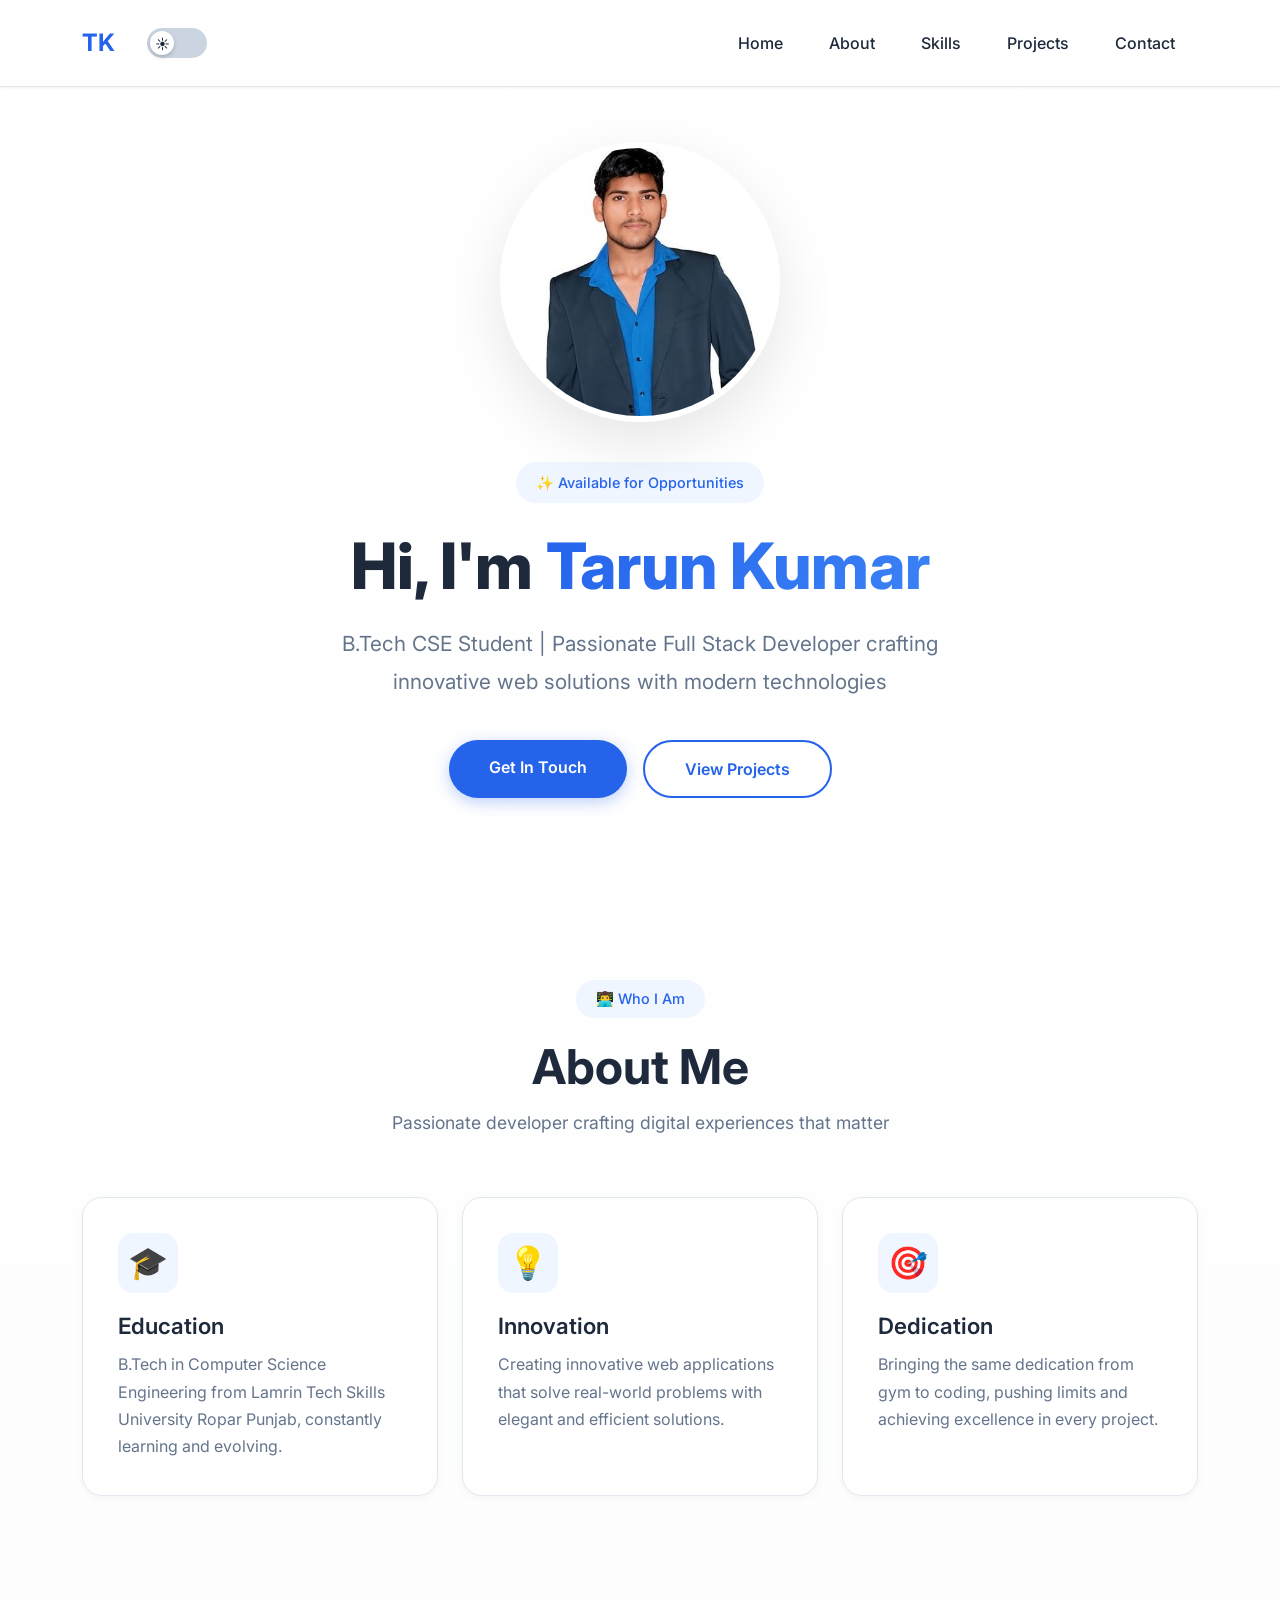
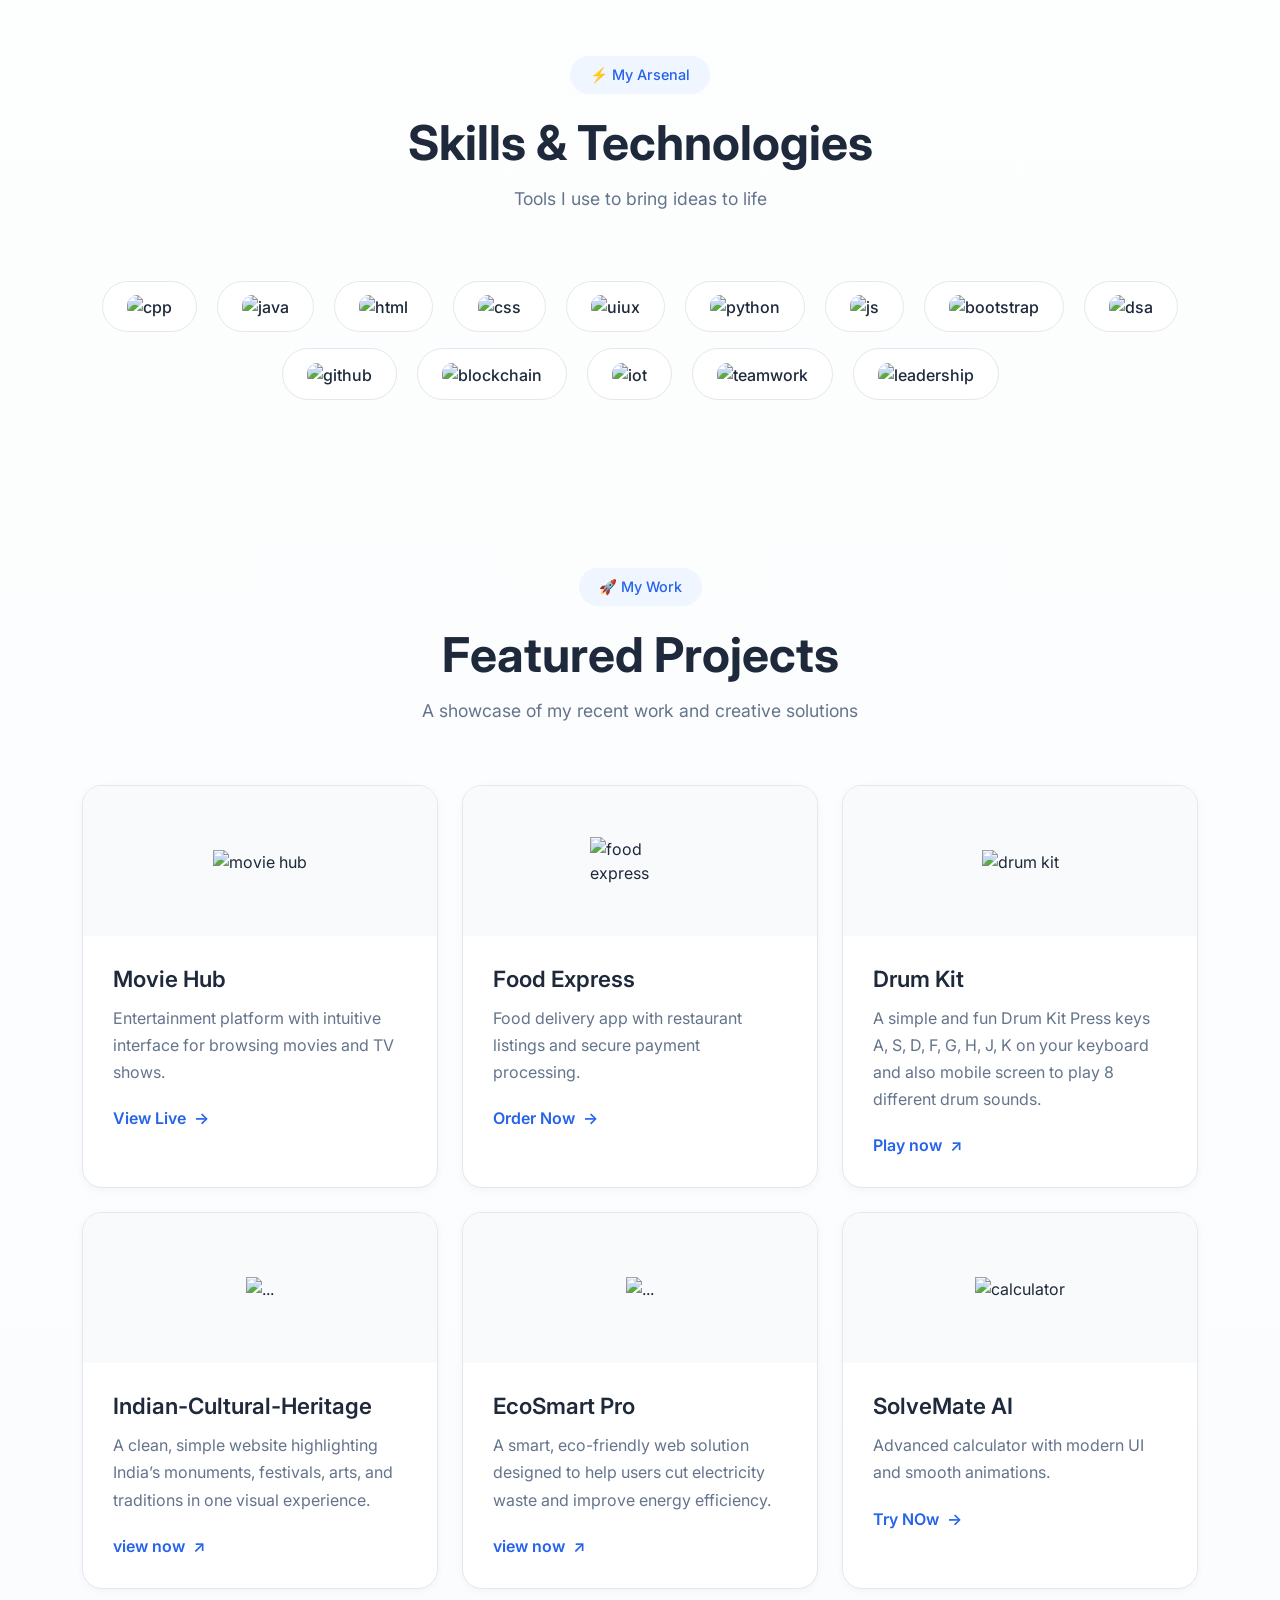
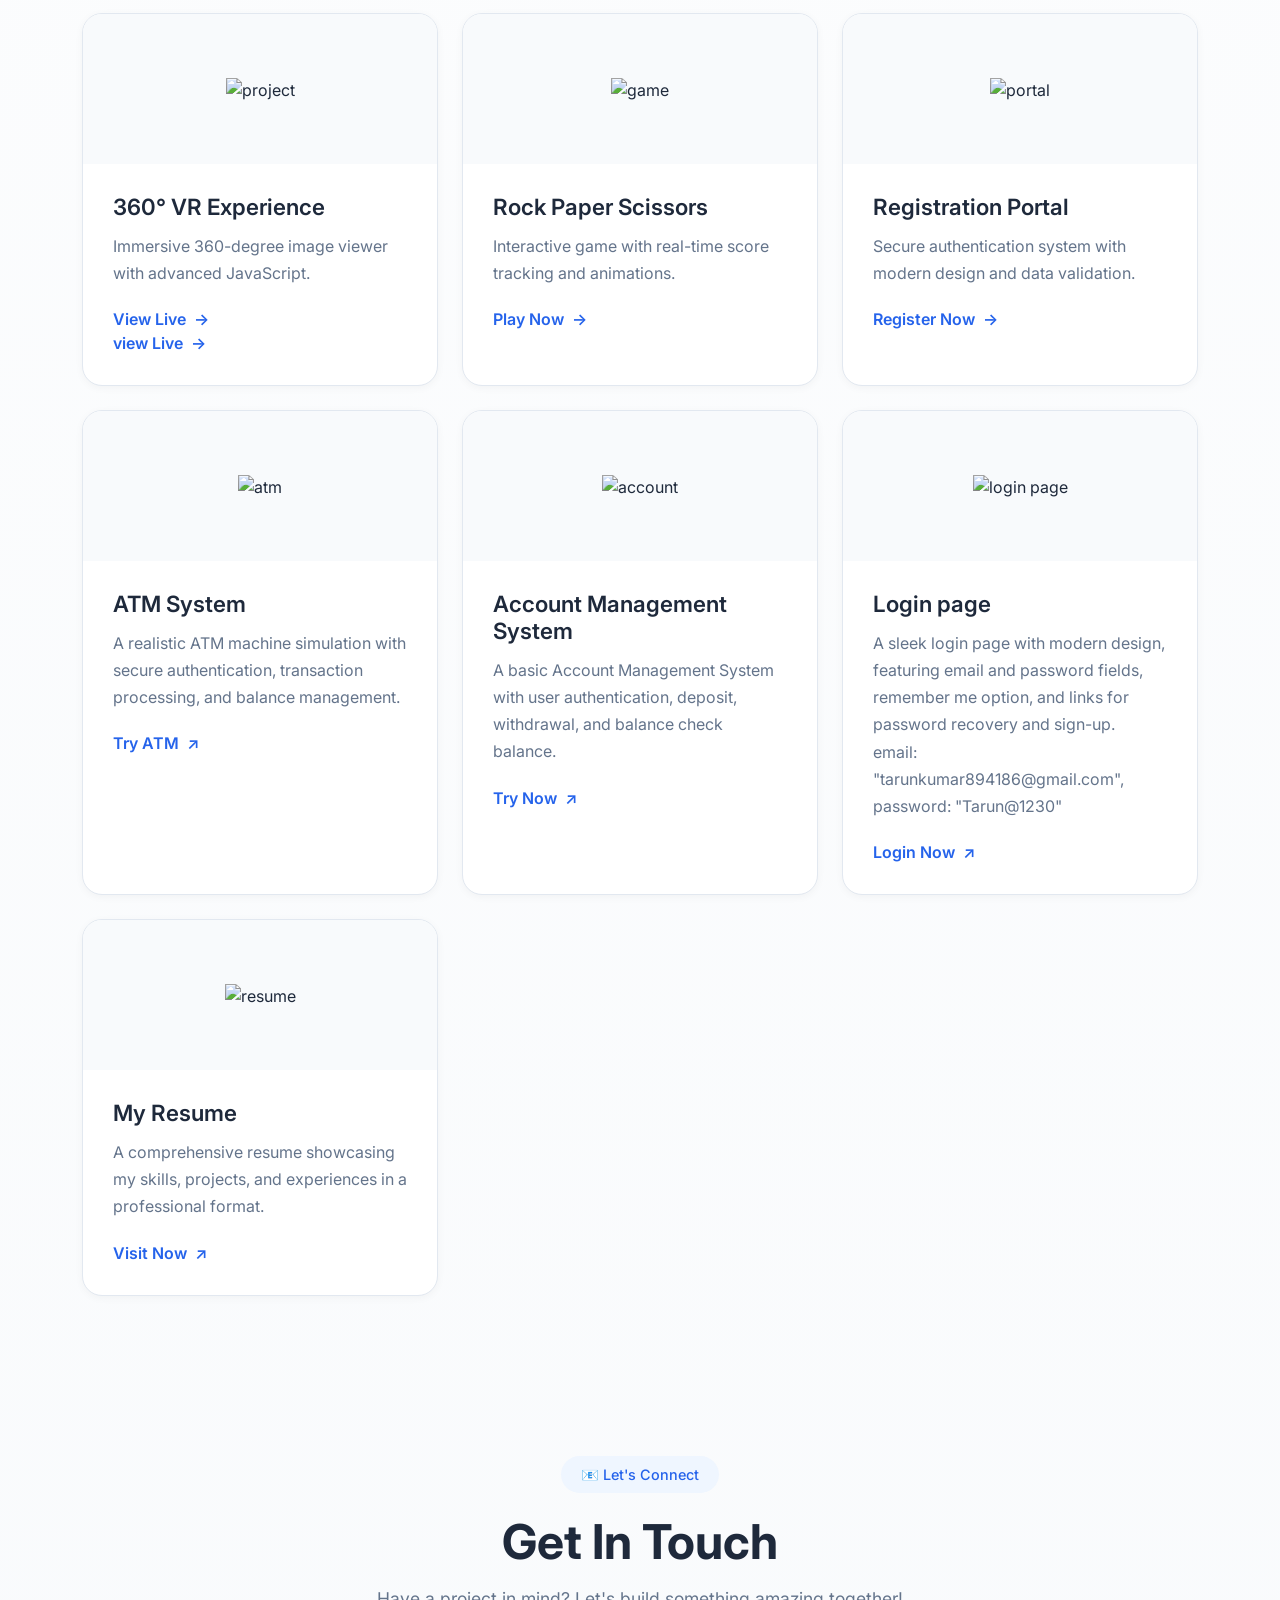
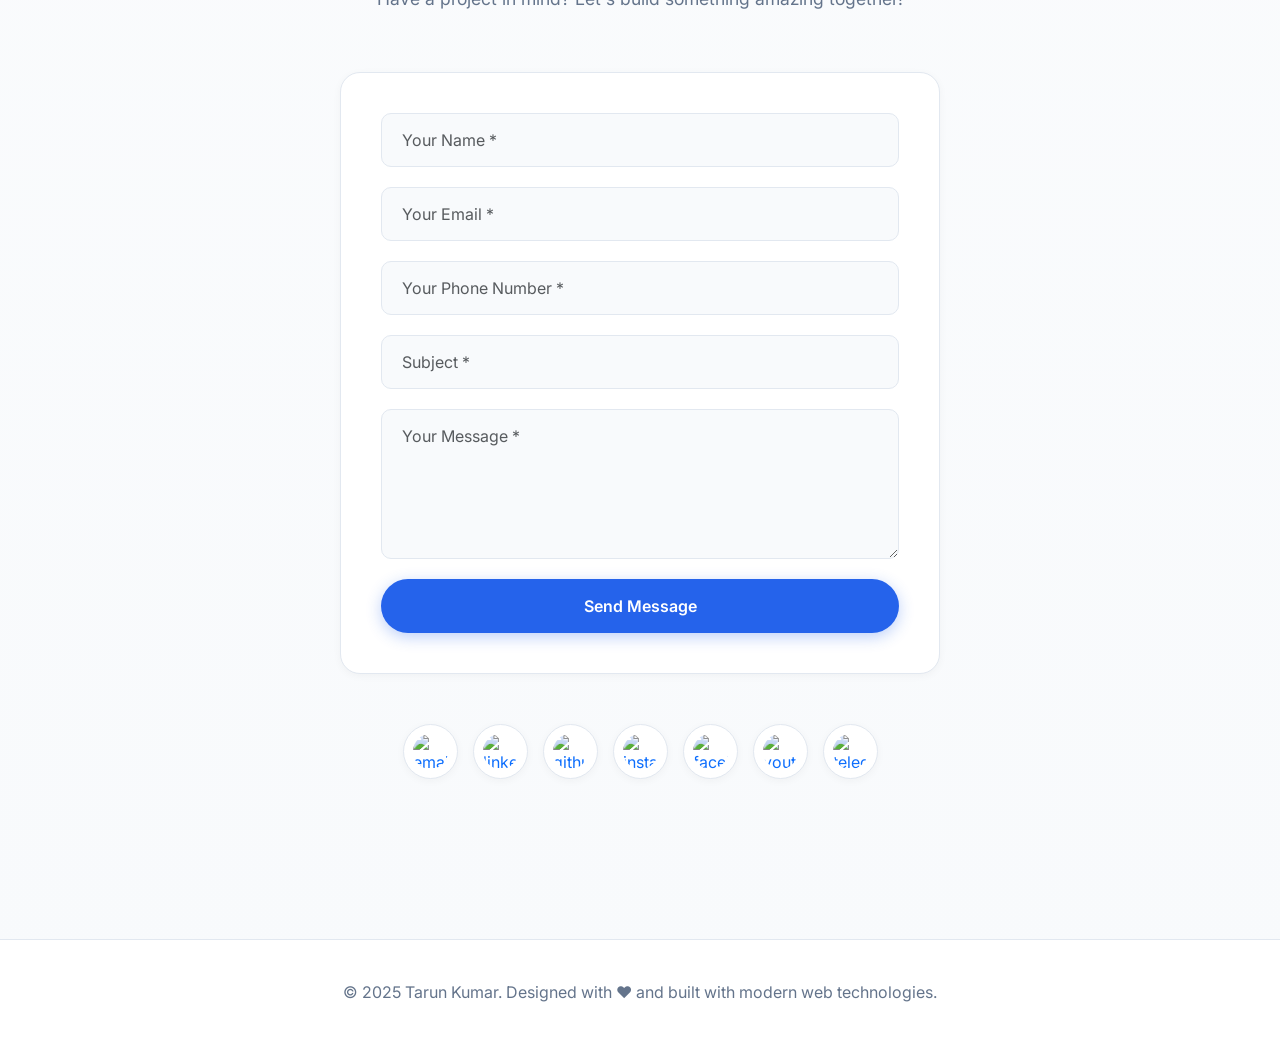
==== commit bad84bff: "Update index.html" ====
--- a/index.html
+++ b/index.html
@@ -30,6 +30,161 @@
             background: linear-gradient(to bottom, #ffffff 0%, #f8fafc 100%);
             color: var(--dark);
             overflow-x: hidden;
+            transition: background 0.3s ease, color 0.3s ease;
+        }
+
+        /* Dark Mode */
+        body.dark-mode {
+            background: linear-gradient(to bottom, #0f172a 0%, #1e293b 100%);
+            color: #f1f5f9;
+        }
+
+        body.dark-mode .navbar {
+            background: rgba(15, 23, 42, 0.95) !important;
+            border-bottom: 1px solid rgba(255, 255, 255, 0.1);
+        }
+
+        body.dark-mode .nav-link {
+            color: #f1f5f9 !important;
+        }
+
+        body.dark-mode .nav-link:hover {
+            color: var(--primary) !important;
+        }
+
+        body.dark-mode .card-custom,
+        body.dark-mode .project-card,
+        body.dark-mode .contact-form {
+            background: rgba(30, 41, 59, 0.8);
+            border: 1px solid rgba(255, 255, 255, 0.1);
+        }
+
+        body.dark-mode .card-title,
+        body.dark-mode .project-title,
+        body.dark-mode .section-title,
+        body.dark-mode .hero-title {
+            color: #f1f5f9;
+        }
+
+        body.dark-mode .card-text,
+        body.dark-mode .project-desc,
+        body.dark-mode .section-subtitle,
+        body.dark-mode .hero-subtitle {
+            color: #94a3b8;
+        }
+
+        body.dark-mode .skill-item {
+            background: rgba(30, 41, 59, 0.8);
+            border: 1px solid rgba(255, 255, 255, 0.1);
+            color: #f1f5f9;
+        }
+
+        body.dark-mode .project-header {
+            background: rgba(15, 23, 42, 0.6);
+        }
+
+        body.dark-mode .form-control,
+        body.dark-mode .form-select {
+            background: rgba(15, 23, 42, 0.6);
+            border: 1px solid rgba(255, 255, 255, 0.1);
+            color: #f1f5f9;
+        }
+
+        body.dark-mode .form-control::placeholder {
+            color: #64748b;
+        }
+
+        body.dark-mode .footer {
+            background: rgba(15, 23, 42, 0.8);
+            border-top: 1px solid rgba(255, 255, 255, 0.1);
+            color: #94a3b8;
+        }
+
+        body.dark-mode .social-link {
+            background: rgba(30, 41, 59, 0.8);
+            border: 1px solid rgba(255, 255, 255, 0.1);
+        }
+
+        body.dark-mode .hero-badge,
+        body.dark-mode .section-badge {
+            background: rgba(37, 99, 235, 0.2);
+            color: #60a5fa;
+        }
+
+        /* Theme Switch */
+        .theme-switch-wrapper {
+            display: flex;
+            align-items: center;
+        }
+
+        .theme-switch {
+            display: inline-block;
+            height: 30px;
+            position: relative;
+            width: 60px;
+        }
+
+        .theme-switch input {
+            display: none;
+        }
+
+        .slider {
+            background-color: #cbd5e1;
+            bottom: 0;
+            cursor: pointer;
+            left: 0;
+            position: absolute;
+            right: 0;
+            top: 0;
+            transition: 0.4s;
+            border-radius: 34px;
+        }
+
+        .slider:before {
+            background-color: #ffffff;
+            bottom: 3px;
+            content: "";
+            height: 24px;
+            left: 3px;
+            position: absolute;
+            transition: 0.4s;
+            width: 24px;
+            border-radius: 50%;
+            box-shadow: 0 2px 4px rgba(0, 0, 0, 0.2);
+        }
+
+        input:checked + .slider {
+            background-color: #2563eb;
+        }
+
+        input:checked + .slider:before {
+            transform: translateX(30px);
+        }
+
+        .slider .icon {
+            position: absolute;
+            top: 50%;
+            transform: translateY(-50%);
+            font-size: 14px;
+            transition: opacity 0.3s;
+        }
+
+        .slider .sun {
+            left: 8px;
+            opacity: 1;
+        }
+
+        .slider .moon {
+            right: 8px;
+            opacity: 0;
+        }
+
+        input:checked + .slider .sun {
+            opacity: 0;
+        }
+
+        input:checked + .slider .moon {
+            opacity: 1;
         }
 
         /* Navbar */
@@ -258,6 +413,10 @@
             transform: translateY(-3px);
         }
 
+        .skill-item img {
+            border-radius: 10px;
+        }
+
         /* Projects */
         .project-card {
             background: white;
@@ -283,12 +442,10 @@
             align-items: center;
             min-height: 150px;
         }
-
         .project-icon img {
-            width: 80px;
-            height: 80px;
+            max-width: 100px;
+            max-height: 100px;
             object-fit: contain;
-            border-radius: 10px;
         }
 
         .project-body {
@@ -435,7 +592,19 @@
     <!-- Navbar -->
     <nav class="navbar navbar-expand-lg navbar-light fixed-top">
         <div class="container">
-            <a class="navbar-brand" href="#">TK</a>
+            <div class="d-flex align-items-center gap-3">
+                <a class="navbar-brand" href="#">TK</a>
+                <!-- Dark Mode Toggle Switch -->
+                <div class="theme-switch-wrapper">
+                    <label class="theme-switch" for="checkbox">
+                        <input type="checkbox" id="checkbox" />
+                        <div class="slider round">
+                            <span class="icon sun">☀️</span>
+                            <span class="icon moon">🌙</span>
+                        </div>
+                    </label>
+                </div>
+            </div>
             <button class="navbar-toggler" type="button" data-bs-toggle="collapse" data-bs-target="#navbarNav">
                 <span class="navbar-toggler-icon"></span>
             </button>
@@ -505,7 +674,7 @@
         </div>
     </section>
 
-    <!-- Skills Section -->
+     <!-- Skills Section -->
     <section class="section" id="skills">
         <div class="container">
             <div class="section-header" data-aos="fade-up">
@@ -519,7 +688,7 @@
                 <div class="skill-item"><img src="https://cdn-icons-png.flaticon.com/512/5968/5968267.png" alt="html" height="50px"></div>
                 <div class="skill-item"><img src="https://cdn-icons-png.flaticon.com/512/5968/5968242.png" alt="css" height="50px"></div>
                 <div class="skill-item"><img src="https://cdn3d.iconscout.com/3d/premium/thumb/ui-ux-3d-icon-png-download-11780142.png" alt="uiux" height="50px"></div>
-                <div class="skill-item"><img src="https://images.seeklogo.com/logo-png/33/1/python-logo-png_seeklogo-332789.png" alt="python" height="50px"></div>
+                <div class="skill-item"><img src=" https://encrypted-tbn0.gstatic.com/images?q=tbn:ANd9GcSBdGJUTfYBgXhsADa1SnJ3QcSnbaQCv2IguQ&s" alt="python" height="50px"></div>
                 <div class="skill-item"><img src="https://cdn.iconscout.com/icon/free/png-256/free-javascript-logo-icon-svg-download-png-1720087.png" alt="js" height="50px"></div>
                 <div class="skill-item"><img src="https://raw.githubusercontent.com/themedotid/bootstrap-icon/HEAD/docs/bootstrap-icon-css.png" alt="bootstrap" height="50px"></div>
                 <div class="skill-item"><img src="https://www.shutterstock.com/shutterstock/photos/1893066034/display_1500/stock-vector-dsa-mean-digital-signature-algorithm-it-security-acronyms-letters-and-icons-vector-illustration-1893066034.jpg" alt="dsa" height="50px"></div>
@@ -527,13 +696,14 @@
                 <div class="skill-item"><img src="https://img.freepik.com/premium-vector/blockchain-logo-design_611243-62.jpg?semt=ais_hybrid&w=740&q=80" alt="blockchain" height="50px"></div>
                 <div class="skill-item"><img src="https://media.istockphoto.com/id/1058712430/vector/simple-icon-to-represent-the-internet-of-things-concept-gear-settings-and-network-iot.jpg?s=612x612&w=0&k=20&c=FHm6JFVDYBAx62wBOP60EQUVhepsBjzpaRARLAxvsOM=" alt="iot" height="50px"></div>
                 <div class="skill-item"><img src="https://cdn.vectorstock.com/i/1000v/06/02/teamwork-support-icon-vector-10080602.jpg" alt="teamwork" height="50px"></div>
-                <div class="skill-item"><img src="https://c8.alamy.com/comp/2G4DGFF/leadership-icon-monochrome-simple-element-from-personal-growth-collection-creative-leadership-icon-for-web-design-templates-infographics-and-more-2G4DGFF.jpg" alt="leadership" height="50px"></div>
+                <div class="skill-item"><img src=" https://howwelead.org/wp-content/uploads/2016/08/bigstock-leader-leadership-skill-author-122245793.jpg" alt="leadership" height="50px"></div>
             </div>
         </div>
     </section>
 
+
     <!-- Projects Section -->
-    <section class="section" id="projects">
+     <section class="section" id="projects">
         <div class="container">
             <div class="section-header" data-aos="fade-up">
                 <div class="section-badge">🚀 My Work</div>
@@ -544,7 +714,7 @@
                 <div class="col-lg-4 col-md-6" data-aos="fade-up" data-aos-delay="100">
                     <div class="project-card">
                         <div class="project-header">
-                            <div class="project-icon"><img src="https://encrypted-tbn0.gstatic.com/images?q=tbn:ANd9GcQwd3m4kzrCulHiBUOzm_0EZLs0g66HkX05ag&s" alt="movie hub"></div>
+                            <div class="project-icon"><img src="https://encrypted-tbn0.gstatic.com/images?q=tbn:ANd9GcQwd3m4kzrCulHiBUOzm_0EZLs0g66HkX05ag&s" alt="movie hub" height="80px" width="80px"></div>
                         </div>
                         <div class="project-body">
                             <h3 class="project-title">Movie Hub</h3>
@@ -559,7 +729,7 @@
                 <div class="col-lg-4 col-md-6" data-aos="fade-up" data-aos-delay="200">
                     <div class="project-card">
                         <div class="project-header">
-                            <div class="project-icon"><img src="https://encrypted-tbn0.gstatic.com/images?q=tbn:ANd9GcRFwD6wsvFB8VKZTeFoNxcyxPhhrHP-1nt4ZQ&s" alt="food express"></div>
+                            <div class="project-icon"><img src="https://encrypted-tbn0.gstatic.com/images?q=tbn:ANd9GcRFwD6wsvFB8VKZTeFoNxcyxPhhrHP-1nt4ZQ&s" alt="food express" height="80px" width="80px"></div>
                         </div>
                         <div class="project-body">
                             <h3 class="project-title">Food Express</h3>
@@ -571,100 +741,103 @@
                     </div>
                 </div>
                
-                <div class="col-lg-4 col-md-6" data-aos="fade-up" data-aos-delay="300">
-                    <div class="project-card">
-                        <div class="project-header">
-                            <div class="project-icon"><img src="https://c8.alamy.com/comp/G2FWK6/drum-kit-icon-G2FWK6.jpg" alt="drum kit"></div>
-                        </div>
-                        <div class="project-body">
-                            <h3 class="project-title">Drum Kit</h3>
-                            <p class="project-desc">A simple and fun Drum Kit. Press keys on your keyboard and mobile screen to play 8 different drum sounds.</p>
-                            <a href="https://drum-kit-three-tau.vercel.app/" target="_blank" class="project-link">
-                                Play Now <span>→</span>
-                            </a>
-                        </div>
-                    </div>
-                </div>
-
+                 <div class="col-lg-4 col-md-6" data-aos="fada-up" data-aos-delay="200">
+            <div class="project-card">
+                <div class="project-header">
+                    <div class="project-icon"> <img src="https://c8.alamy.com/comp/G2FWK6/drum-kit-icon-G2FWK6.jpg" alt="drum kit" height="80px" width="80px"> </div>
+                </div>
+                    <div class="project-body">
+                    <h3 class="project-title">Drum Kit</h3>
+                    <p class="project-desc">A simple and fun Drum Kit Press keys A, S, D, F, G, H, J, K on your keyboard and also mobile screen to play 8 different drum sounds.</p>
+                    <a href="https://drum-kit-three-tau.vercel.app/" target="_blank" class="project-link">
+                        Play now <span>↗</span>
+                    </a>
+                </div>
+            </div>
+        </div>
+
+          <div class="col-lg-4 col-md-6" data-aos="fada-up" data-aos-delay="200">
+            <div class="project-card">
+                <div class="project-header">
+                    <div class="project-icon"> <img src="https://encrypted-tbn0.gstatic.com/images?q=tbn:ANd9GcRie_lxbIM-D21yMA08OhpnGtVsPmc_XxS74A&s" alt="..." height="80px" width="80px"> </div>
+                     </div>
+                    <div class="project-body">
+                    <h3 class="project-title">Indian-Cultural-Heritage</h3>
+                    <p class="project-desc">A clean, simple website highlighting India’s monuments, festivals, arts, and traditions in one visual experience.</p>
+                    <a href="https://indian-cultural-heritage.vercel.app/" target="_blank" class="project-link">
+                       view now <span>↗</span>
+                    </a>
+                </div>
+            </div>
+        </div>
+         
+        <div class="col-lg-4 col-md-6" data-aos="fada-up" data-aos-delay="200">
+            <div class="project-card">
+                <div class="project-header">
+                    <div class="project-icon"> <img src="https://i.pinimg.com/736x/5e/74/ec/5e74ec29fcf66a8b539f3e80a80042b1.jpg" alt="..." height="80px" width="80px"> </div>
+                     </div>
+                    <div class="project-body">
+                    <h3 class="project-title">EcoSmart Pro</h3>
+                    <p class="project-desc">A smart, eco-friendly web solution designed to help users cut electricity waste and improve energy efficiency.</p>
+                    <a href="https://smart-energy-saver-tan.vercel.app/" target="_blank" class="project-link">
+                       view now <span>↗</span>
+                    </a>
+                </div>
+            </div>
+        </div>
+         
                 <div class="col-lg-4 col-md-6" data-aos="fade-up" data-aos-delay="100">
                     <div class="project-card">
                         <div class="project-header">
-                            <div class="project-icon"><img src="https://encrypted-tbn0.gstatic.com/images?q=tbn:ANd9GcRie_lxbIM-D21yMA08OhpnGtVsPmc_XxS74A&s" alt="indian culture"></div>
-                        </div>
-                        <div class="project-body">
-                            <h3 class="project-title">Indian Cultural Heritage</h3>
-                            <p class="project-desc">A clean, simple website highlighting India's monuments, festivals, arts, and traditions.</p>
-                            <a href="https://indian-cultural-heritage.vercel.app/" target="_blank" class="project-link">
-                                View Now <span>→</span>
-                            </a>
-                        </div>
-                    </div>
-                </div>
-         
-                <div class="col-lg-4 col-md-6" data-aos="fade-up" data-aos-delay="200">
-                    <div class="project-card">
-                        <div class="project-header">
-                            <div class="project-icon"><img src="https://i.pinimg.com/736x/5e/74/ec/5e74ec29fcf66a8b539f3e80a80042b1.jpg" alt="ecosmart"></div>
-                        </div>
-                        <div class="project-body">
-                            <h3 class="project-title">EcoSmart Pro</h3>
-                            <p class="project-desc">A smart, eco-friendly web solution to help users cut electricity waste and improve energy efficiency.</p>
-                            <a href="https://smart-energy-saver-tan.vercel.app/" target="_blank" class="project-link">
-                                View Now <span>→</span>
-                            </a>
-                        </div>
-                    </div>
-                </div>
-         
-                <div class="col-lg-4 col-md-6" data-aos="fade-up" data-aos-delay="300">
-                    <div class="project-card">
-                        <div class="project-header">
-                            <div class="project-icon"><img src="https://img.freepik.com/premium-psd/3d-futuristic-smart-calculator-icon-with-advanced-ai-technology_653681-5232.jpg" alt="calculator"></div>
+                            <div class="project-icon"><img src="https://img.freepik.com/premium-psd/3d-futuristic-smart-calculator-icon-with-advanced-ai-technology_653681-5232.jpg" alt="calculator" height="80px" width="80px"></div>
                         </div>
                         <div class="project-body">
                             <h3 class="project-title">SolveMate AI</h3>
                             <p class="project-desc">Advanced calculator with modern UI and smooth animations.</p>
                             <a href="https://ai-calculator-bay.vercel.app/" target="_blank" class="project-link">
-                                Try Now <span>→</span>
+                                Try NOw <span>→</span>
                             </a>
                         </div>
                     </div>
                 </div>
 
-                <div class="col-lg-4 col-md-6" data-aos="fade-up" data-aos-delay="100">
+                <div class="col-lg-4 col-md-6" data-aos="fade-up" data-aos-delay="200">
                     <div class="project-card">
                         <div class="project-header">
-                            <div class="project-icon"><img src="https://encrypted-tbn0.gstatic.com/images?q=tbn:ANd9GcR5tKammRppBQaIRxt9v714nGHtVPUH9JQ8pQ&s" alt="vr"></div>
+                            <div class="project-icon"><img src="https://encrypted-tbn0.gstatic.com/images?q=tbn:ANd9GcR5tKammRppBQaIRxt9v714nGHtVPUH9JQ8pQ&s" alt="project" height="80px" width="80px"></div>
                         </div>
                         <div class="project-body">
                             <h3 class="project-title">360° VR Experience</h3>
                             <p class="project-desc">Immersive 360-degree image viewer with advanced JavaScript.</p>
                             <a href="https://tarun00544.github.io/AR-VR-3D/" target="_blank" class="project-link">
                                 View Live <span>→</span>
-                            </a>
-                        </div>
-                    </div>
-                </div>
-
-                <div class="col-lg-4 col-md-6" data-aos="fade-up" data-aos-delay="200">
+                            </a> <br>
+                            <a href="https://hostel-vr.vercel.app/" target="_blank" class="project-link">
+                        view Live <span>→</span>
+                    </a>
+                        </div>
+                    </div>
+                </div>
+
+                <div class="col-lg-4 col-md-6" data-aos="fade-up" data-aos-delay="300">
                     <div class="project-card">
                         <div class="project-header">
-                            <div class="project-icon"><img src="https://encrypted-tbn0.gstatic.com/images?q=tbn:ANd9GcQwyyhb3FPkhzx22mIfmg5b26XmHZwwzeohrWPljoIT30po4bmf9fzqIe95biiitIDGGeo&usqp=CAU" alt="game"></div>
+                            <div class="project-icon"><img src="https://encrypted-tbn0.gstatic.com/images?q=tbn:ANd9GcQwyyhb3FPkhzx22mIfmg5b26XmHZwwzeohrWPljoIT30po4bmf9fzqIe95biiitIDGGeo&usqp=CAU" alt="game" height="80px" width="80px"></div>
                         </div>
                         <div class="project-body">
                             <h3 class="project-title">Rock Paper Scissors</h3>
                             <p class="project-desc">Interactive game with real-time score tracking and animations.</p>
                             <a href="https://rock-paper-scissors-xi-sage.vercel.app/" target="_blank" class="project-link">
-                                Play Now <span>→</span>
+                                Play Now<span>→</span>
                             </a>
                         </div>
                     </div>
                 </div>
 
-                <div class="col-lg-4 col-md-6" data-aos="fade-up" data-aos-delay="300">
+                 <div class="col-lg-4 col-md-6" data-aos="fade-up" data-aos-delay="300">
                     <div class="project-card">
                         <div class="project-header">
-                            <div class="project-icon"><img src="https://encrypted-tbn0.gstatic.com/images?q=tbn:ANd9GcQiUwXwRZJZhR3USqUT-tfSz0uMACOMaEoU5A&s" alt="portal"></div>
+                            <div class="project-icon"><img src="https://encrypted-tbn0.gstatic.com/images?q=tbn:ANd9GcQiUwXwRZJZhR3USqUT-tfSz0uMACOMaEoU5A&s" alt="portal" height="80px" width="80px"></div>
                         </div>
                         <div class="project-body">
                             <h3 class="project-title">Registration Portal</h3>
@@ -678,67 +851,67 @@
 
                 <div class="col-lg-4 col-md-6" data-aos="fade-up" data-aos-delay="100">
                     <div class="project-card">
-                        <div class="project-header">
-                            <div class="project-icon"><img src="https://encrypted-tbn0.gstatic.com/images?q=tbn:ANd9GcRFkMTRJRUnyy8yUVMGKRj4ES-hJokE-o0Ozw&s" alt="atm"></div>
-                        </div>
-                        <div class="project-body">
-                            <h3 class="project-title">ATM System</h3>
-                            <p class="project-desc">A realistic ATM machine simulation with secure authentication and transaction processing.</p>
-                            <a href="https://atm-machine-zeta.vercel.app/" target="_blank" class="project-link">
-                                Try ATM <span>→</span>
-                            </a>
-                        </div>
-                    </div>
+                         <div class="project-header">
+                            <div class="project-icon"><img src="https://encrypted-tbn0.gstatic.com/images?q=tbn:ANd9GcRFkMTRJRUnyy8yUVMGKRj4ES-hJokE-o0Ozw&s" alt="atm" height="80px" width="80px"></div>
+                         </div>
+                         <div class="project-body">
+                          <h3 class="project-title">ATM System</h3>
+                          <p class="project-desc">A realistic ATM machine simulation with secure authentication, transaction processing, and balance management.</p>
+                          <a href="https://atm-machine-zeta.vercel.app/" target="_blank" class="project-link">
+                           Try ATM <span>↗</span>
+                          </a>
+                    </div>
+                 </div>
                 </div>
 
                 <div class="col-lg-4 col-md-6" data-aos="fade-up" data-aos-delay="200">
                     <div class="project-card">
-                        <div class="project-header">
-                            <div class="project-icon"><img src="https://encrypted-tbn0.gstatic.com/images?q=tbn:ANd9GcSTJ37lVccLa3CW3pksSHwq5FqxQKmzD90KTg&s" alt="account"></div>
-                        </div>
-                        <div class="project-body">
+                       <div class="project-header">
+                          <div class="project-icon"><img src="https://encrypted-tbn0.gstatic.com/images?q=tbn:ANd9GcSTJ37lVccLa3CW3pksSHwq5FqxQKmzD90KTg&s" alt="account" height="80px" width="80px"></div>
+                            </div>
+                            <div class="project-body">
                             <h3 class="project-title">Account Management System</h3>
-                            <p class="project-desc">A basic Account Management System with user authentication and balance check.</p>
-                            <a href="https://account-management-omega.vercel.app/" target="_blank" class="project-link">
-                                Try Now <span>→</span>
-                            </a>
-                        </div>
-                    </div>
-                </div>
-
-                <div class="col-lg-4 col-md-6" data-aos="fade-up" data-aos-delay="300">
-                    <div class="project-card">
-                        <div class="project-header">
-                            <div class="project-icon"><img src="https://cdn-icons-png.flaticon.com/512/3966/3966442.png" alt="login"></div>
-                        </div>
-                        <div class="project-body">
-                            <h3 class="project-title">Login Page</h3>
-                            <p class="project-desc">A sleek login page with modern design, featuring email and password fields.</p>
-                            <a href="https://loginpage-web-wine.vercel.app/" target="_blank" class="project-link">
-                                Login Now <span>→</span>
-                            </a>
-                        </div>
-                    </div>
-                </div>
-
-                <div class="col-lg-4 col-md-6" data-aos="fade-up" data-aos-delay="100">
-                    <div class="project-card">
-                        <div class="project-header">
-                            <div class="project-icon"><img src="https://cdn-icons-png.flaticon.com/512/7840/7840459.png" alt="resume"></div>
-                        </div>
-                        <div class="project-body">
-                            <h3 class="project-title">My Resume</h3>
-                            <p class="project-desc">A comprehensive resume showcasing my skills, projects, and experiences in a professional format.</p>
-                            <a href="https://tarun00544.github.io/My-resume/" target="_blank" class="project-link">
-                                Visit Now <span>→</span>
-                            </a>
-                        </div>
-                    </div>
+                            <p class="project-desc">A basic Account Management System with user authentication, deposit, withdrawal, and balance check balance.</p>
+                            <a href="https://account-management-omega.vercel.app/" target="_blank"  class="project-link">
+                           Try Now<span>↗</span>
+                        </a>
+                     </div>
+                 </div>
+            </div>
+
+    <div class="col-lg-4 col-md-6" data-aos="fade-up" data-aos-delay="300">
+      <div class="project-card">
+           <div class="project-header">
+               <div class="project-icon"><img src="https://cdn-icons-png.flaticon.com/512/3966/3966442.png" alt="login page" height="80px" width="80px"></div>
+                </div>
+                  <div class="project-body">
+                   <h3 class="project-title">Login page</h3>
+                   <p class="project-desc">A sleek login page with modern design, featuring email and password fields, remember me option, and links for password recovery and sign-up. <br>
+                    email: "tarunkumar894186@gmail.com", <br>
+                     password: "Tarun@1230"</p>
+                  <a href="https://loginpage-web-wine.vercel.app/" target="_blank" class="project-link">
+                    Login Now  <span>↗</span>
+                 </a>
+            </div>
+          </div>
+       </div>
+
+    <div class="col-lg-4 col-md-6" data-aos="fade-up" data-aos-delay="100">
+        <div class="project-card">
+            <div class="project-header">
+                <div class="project-icon"><img src="https://cdn-icons-png.flaticon.com/512/7840/7840459.png" alt="resume" height="80px" width="80px"></div>
+                 </div>
+                     <div class="project-body">
+                         <h3 class="project-title">My Resume</h3>
+                         <p class="project-desc">A comprehensive resume showcasing my skills, projects, and experiences in a professional format.</p>
+                       <a href=" https://tarun00544.github.io/My-resume/" target="_blank" class="project-link">
+                       Visit Now <span>↗</span>
+                     </a>
                 </div>
             </div>
         </div>
+     </div>
     </section>
-
     <!-- Contact Section -->
     <section class="section" id="contact">
         <div class="container">
@@ -825,6 +998,29 @@
             offset: 50
         });
 
+        // Dark Mode Toggle
+        const toggleSwitch = document.querySelector('#checkbox');
+        const currentTheme = localStorage.getItem('theme');
+
+        if (currentTheme) {
+            document.body.classList.add(currentTheme);
+            if (currentTheme === 'dark-mode') {
+                toggleSwitch.checked = true;
+            }
+        }
+
+        function switchTheme(e) {
+            if (e.target.checked) {
+                document.body.classList.add('dark-mode');
+                localStorage.setItem('theme', 'dark-mode');
+            } else {
+                document.body.classList.remove('dark-mode');
+                localStorage.setItem('theme', 'light-mode');
+            }
+        }
+
+        toggleSwitch.addEventListener('change', switchTheme, false);
+
         // Smooth scrolling
         document.querySelectorAll('a[href^="#"]').forEach(anchor => {
             anchor.addEventListener('click', function (e) {
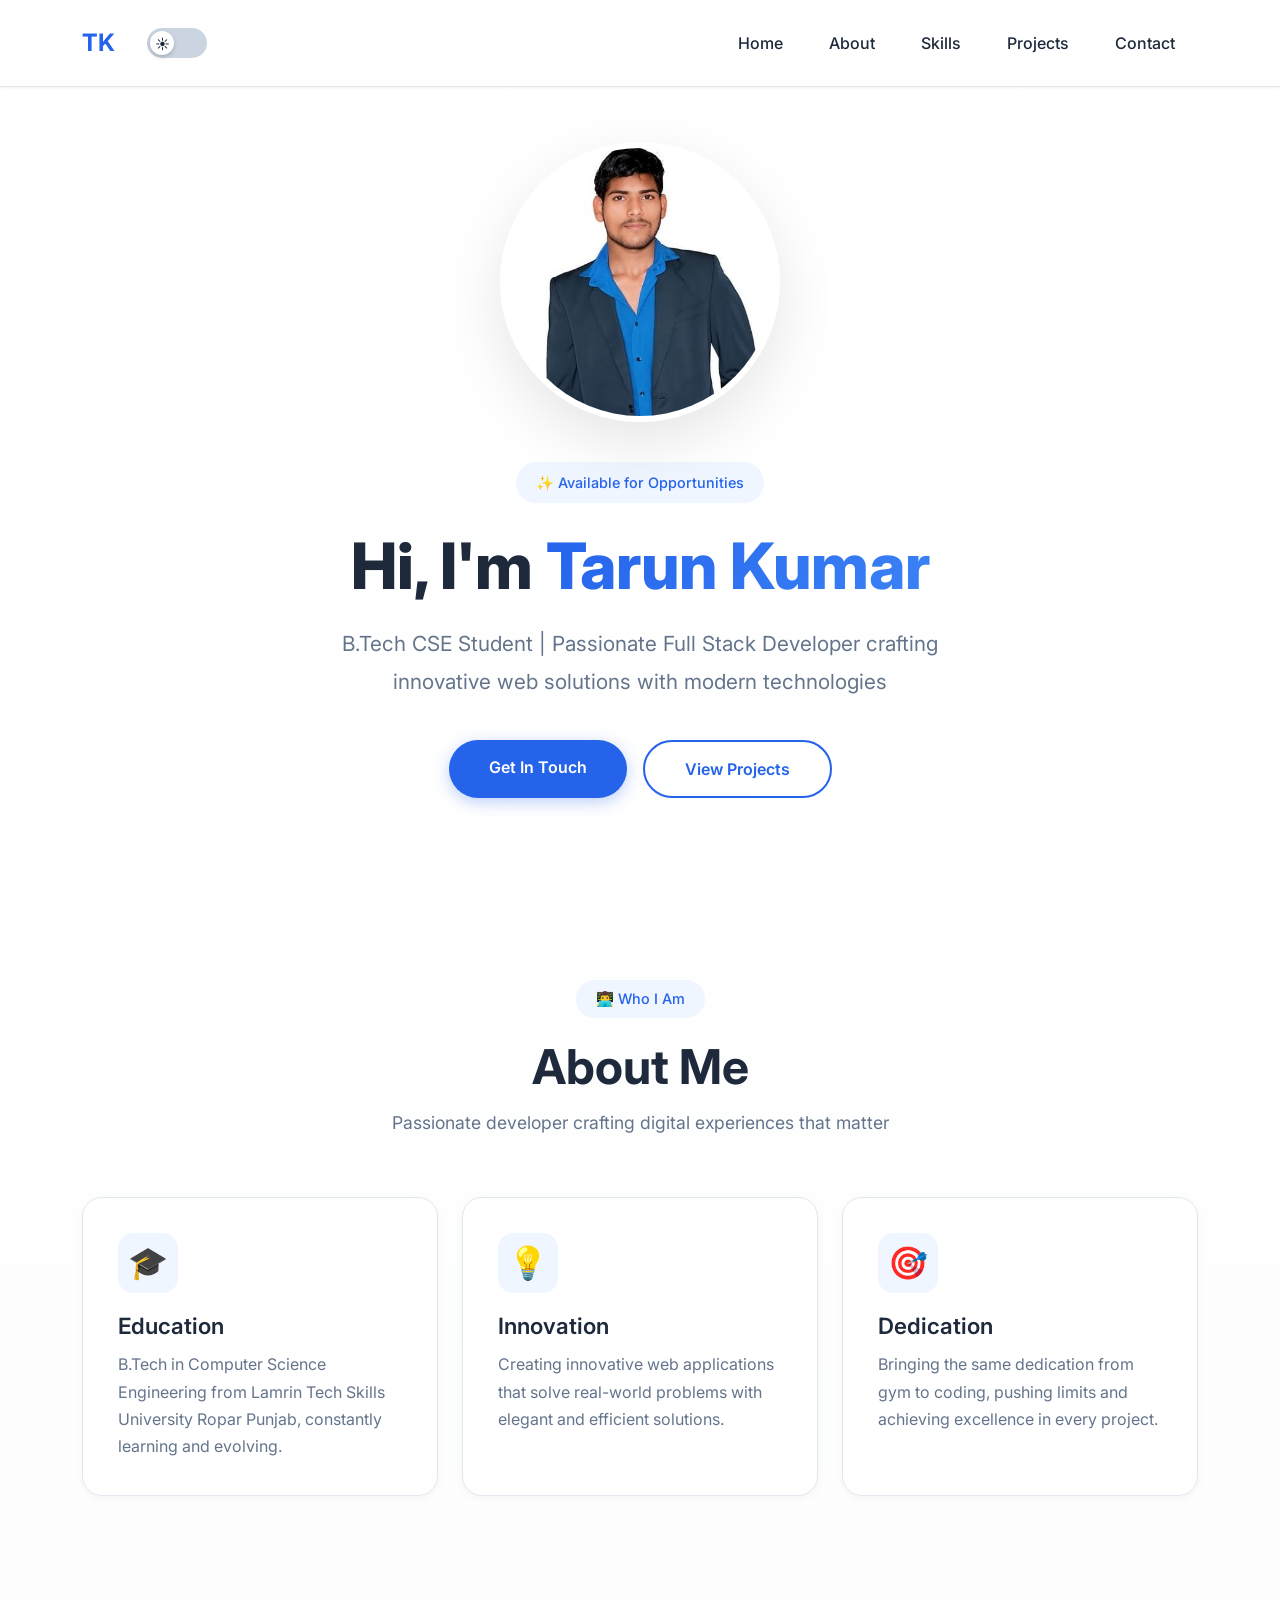
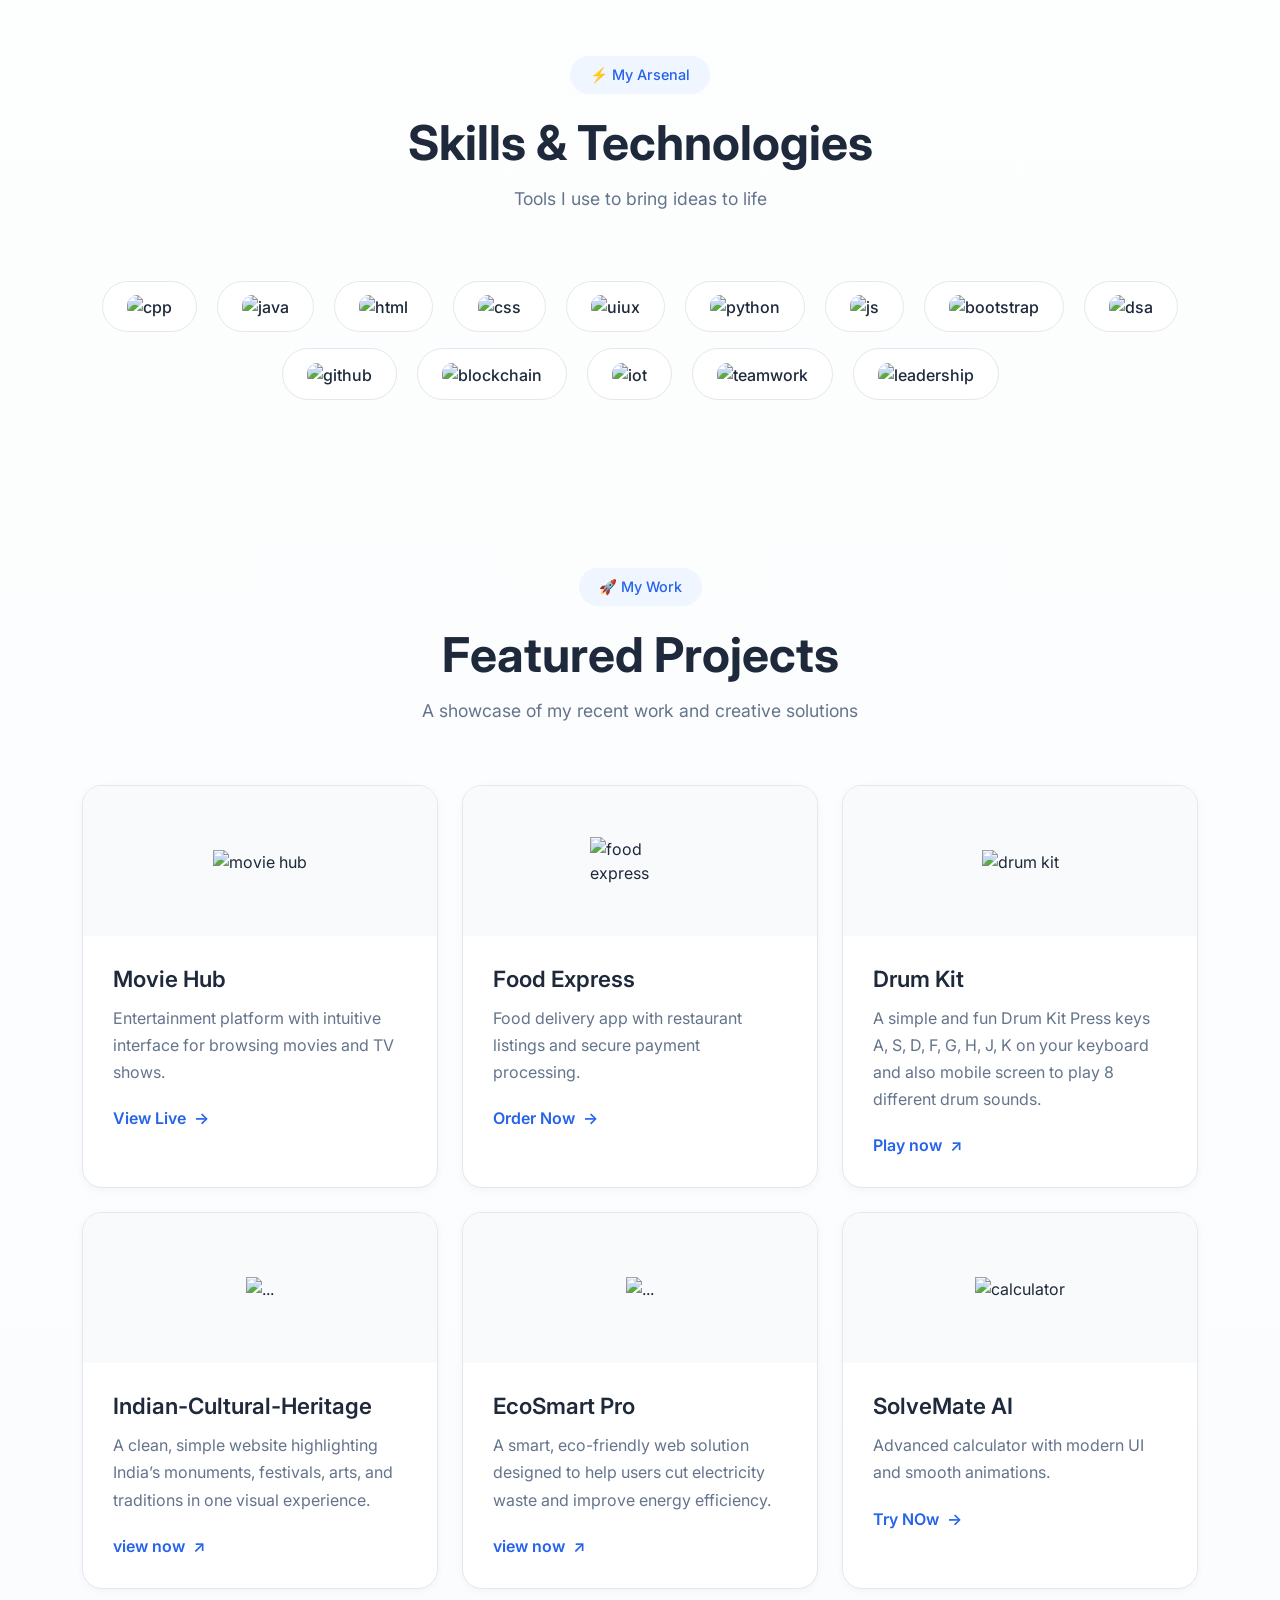
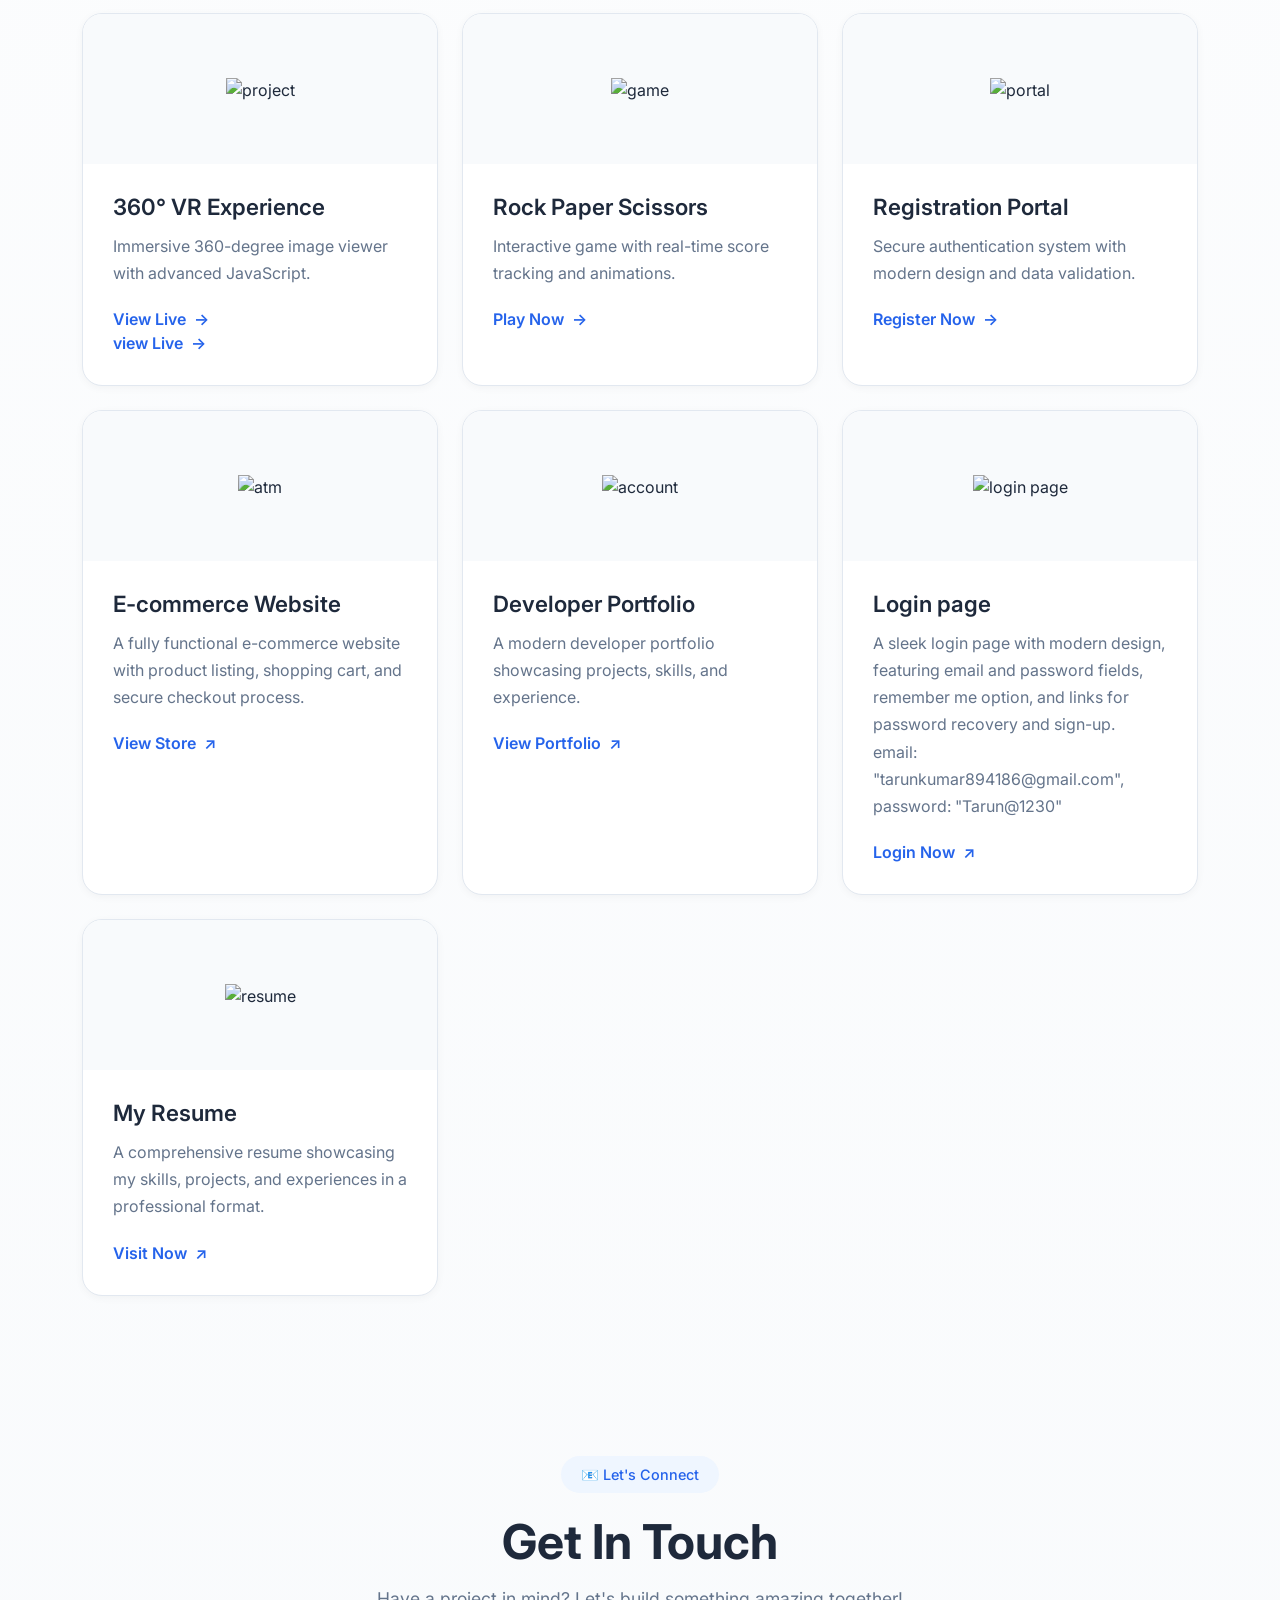
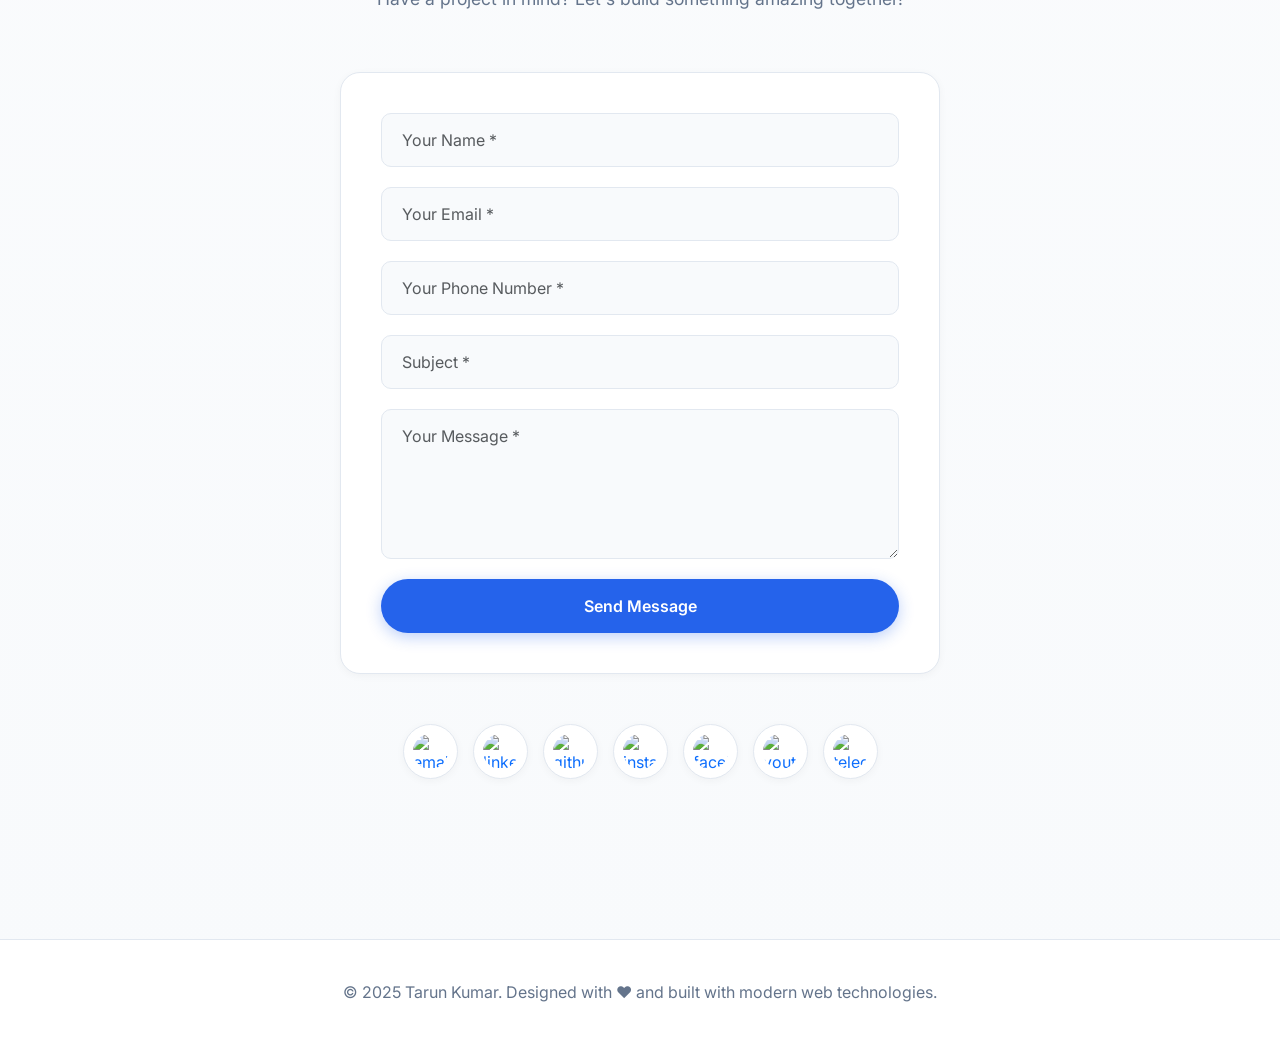
==== commit cae28eab: "Update index.html" ====
--- a/index.html
+++ b/index.html
@@ -703,7 +703,8 @@
 
 
     <!-- Projects Section -->
-     <section class="section" id="projects">
+       <!-- Projects Section -->
+    <section class="section" id="projects">
         <div class="container">
             <div class="section-header" data-aos="fade-up">
                 <div class="section-badge">🚀 My Work</div>
@@ -852,13 +853,13 @@
                 <div class="col-lg-4 col-md-6" data-aos="fade-up" data-aos-delay="100">
                     <div class="project-card">
                          <div class="project-header">
-                            <div class="project-icon"><img src="https://encrypted-tbn0.gstatic.com/images?q=tbn:ANd9GcRFkMTRJRUnyy8yUVMGKRj4ES-hJokE-o0Ozw&s" alt="atm" height="80px" width="80px"></div>
+                            <div class="project-icon"><img src="https://encrypted-tbn0.gstatic.com/images?q=tbn:ANd9GcTLvpkZCkbs1lW8WUKwLAJPm4dEjXRs90eAjQ&s" alt="atm" height="80px" width="80px"></div>
                          </div>
                          <div class="project-body">
-                          <h3 class="project-title">ATM System</h3>
-                          <p class="project-desc">A realistic ATM machine simulation with secure authentication, transaction processing, and balance management.</p>
-                          <a href="https://atm-machine-zeta.vercel.app/" target="_blank" class="project-link">
-                           Try ATM <span>↗</span>
+                          <h3 class="project-title">E-commerce Website</h3>
+                          <p class="project-desc">A fully functional e-commerce website with product listing, shopping cart, and secure checkout process.</p>
+                          <a href=" https://lnt-project1.vercel.app/" target="_blank" class="project-link">
+                           View Store <span>↗</span>
                           </a>
                     </div>
                  </div>
@@ -867,13 +868,13 @@
                 <div class="col-lg-4 col-md-6" data-aos="fade-up" data-aos-delay="200">
                     <div class="project-card">
                        <div class="project-header">
-                          <div class="project-icon"><img src="https://encrypted-tbn0.gstatic.com/images?q=tbn:ANd9GcSTJ37lVccLa3CW3pksSHwq5FqxQKmzD90KTg&s" alt="account" height="80px" width="80px"></div>
+                          <div class="project-icon"><img src=" https://www.creativefabrica.com/wp-content/uploads/2022/07/29/Occupation-business-portfolio-icon-Graphics-35104847-1.jpg" alt="account" height="80px" width="80px"></div>
                             </div>
                             <div class="project-body">
-                            <h3 class="project-title">Account Management System</h3>
-                            <p class="project-desc">A basic Account Management System with user authentication, deposit, withdrawal, and balance check balance.</p>
-                            <a href="https://account-management-omega.vercel.app/" target="_blank"  class="project-link">
-                           Try Now<span>↗</span>
+                            <h3 class="project-title">Developer Portfolio</h3>
+                            <p class="project-desc">A modern developer portfolio showcasing projects, skills, and experience.</p>
+                            <a href=" https://lnt-project2.vercel.app/" target="_blank"  class="project-link">
+                           View Portfolio<span>↗</span>
                         </a>
                      </div>
                  </div>
@@ -904,7 +905,7 @@
                      <div class="project-body">
                          <h3 class="project-title">My Resume</h3>
                          <p class="project-desc">A comprehensive resume showcasing my skills, projects, and experiences in a professional format.</p>
-                       <a href=" https://tarun00544.github.io/My-resume/" target="_blank" class="project-link">
+                       <a href="Tarun-Resume.pdf" target="_blank" class="project-link">
                        Visit Now <span>↗</span>
                      </a>
                 </div>
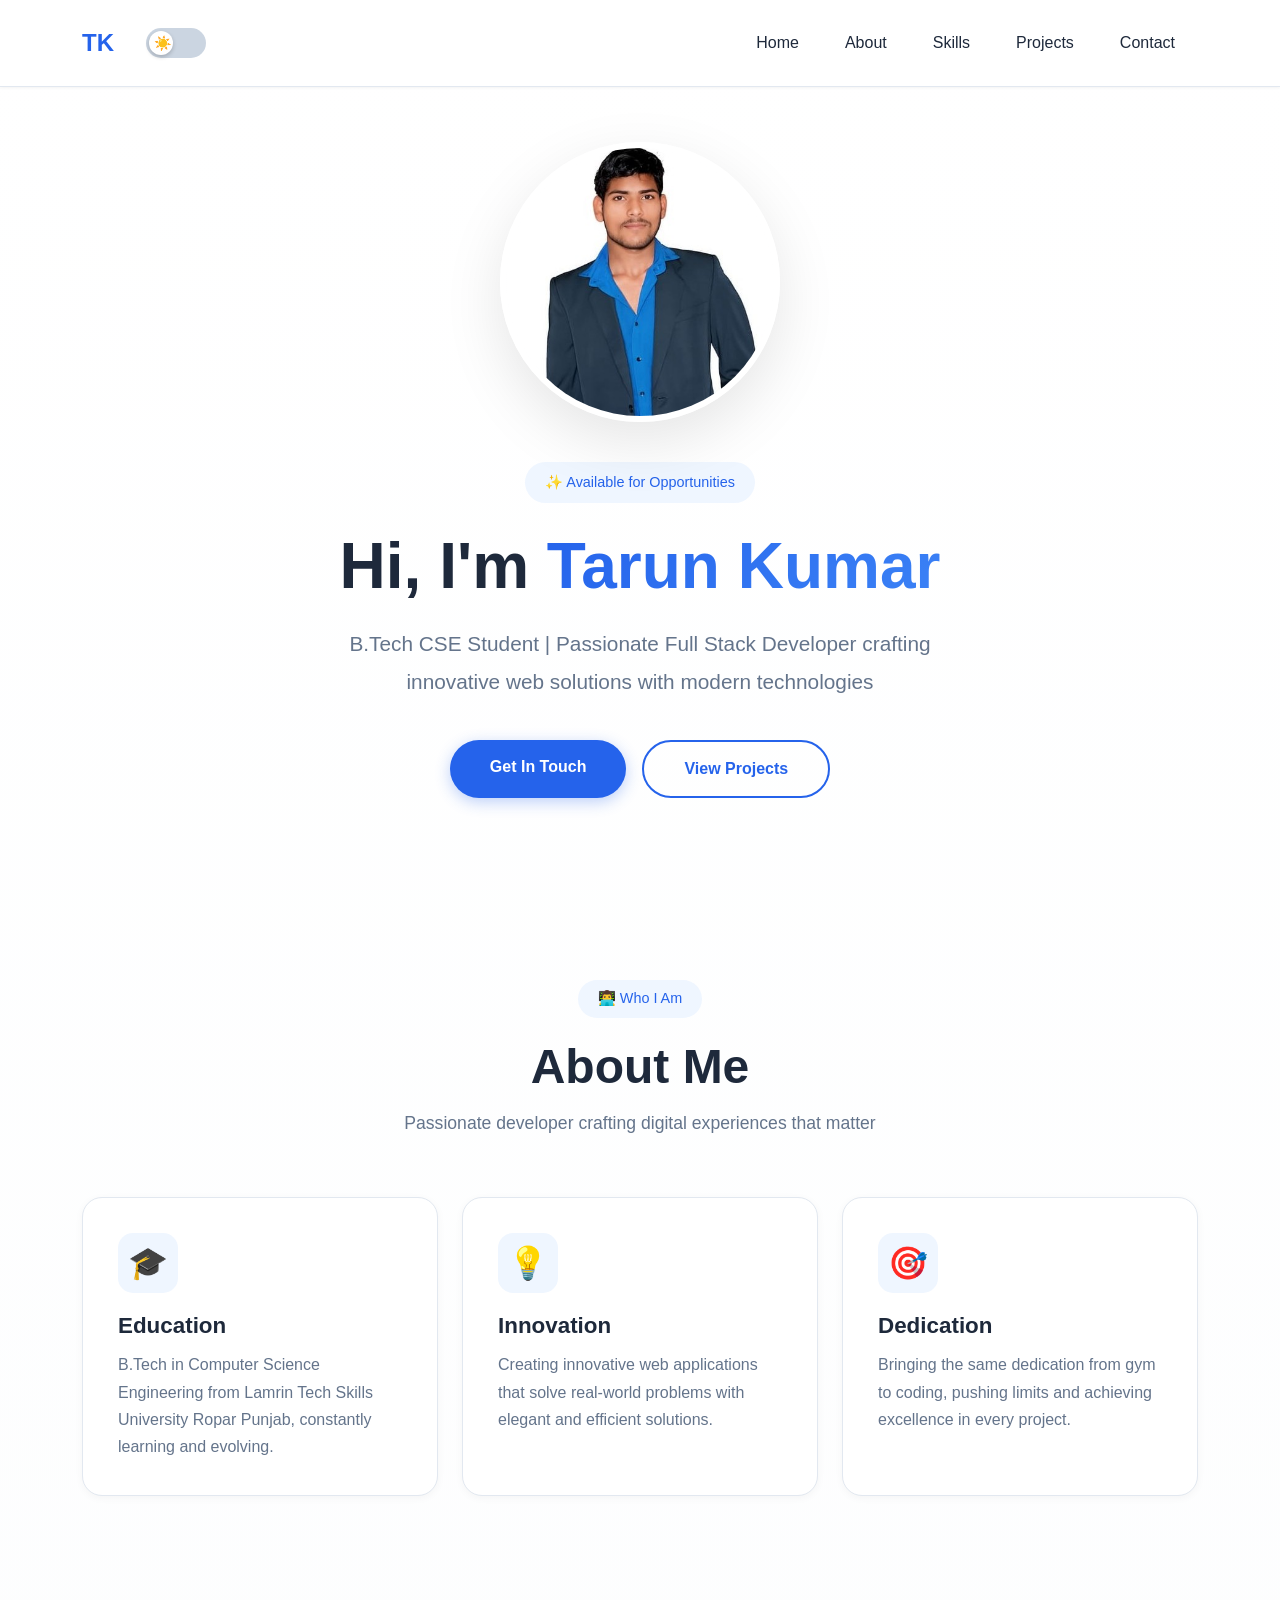
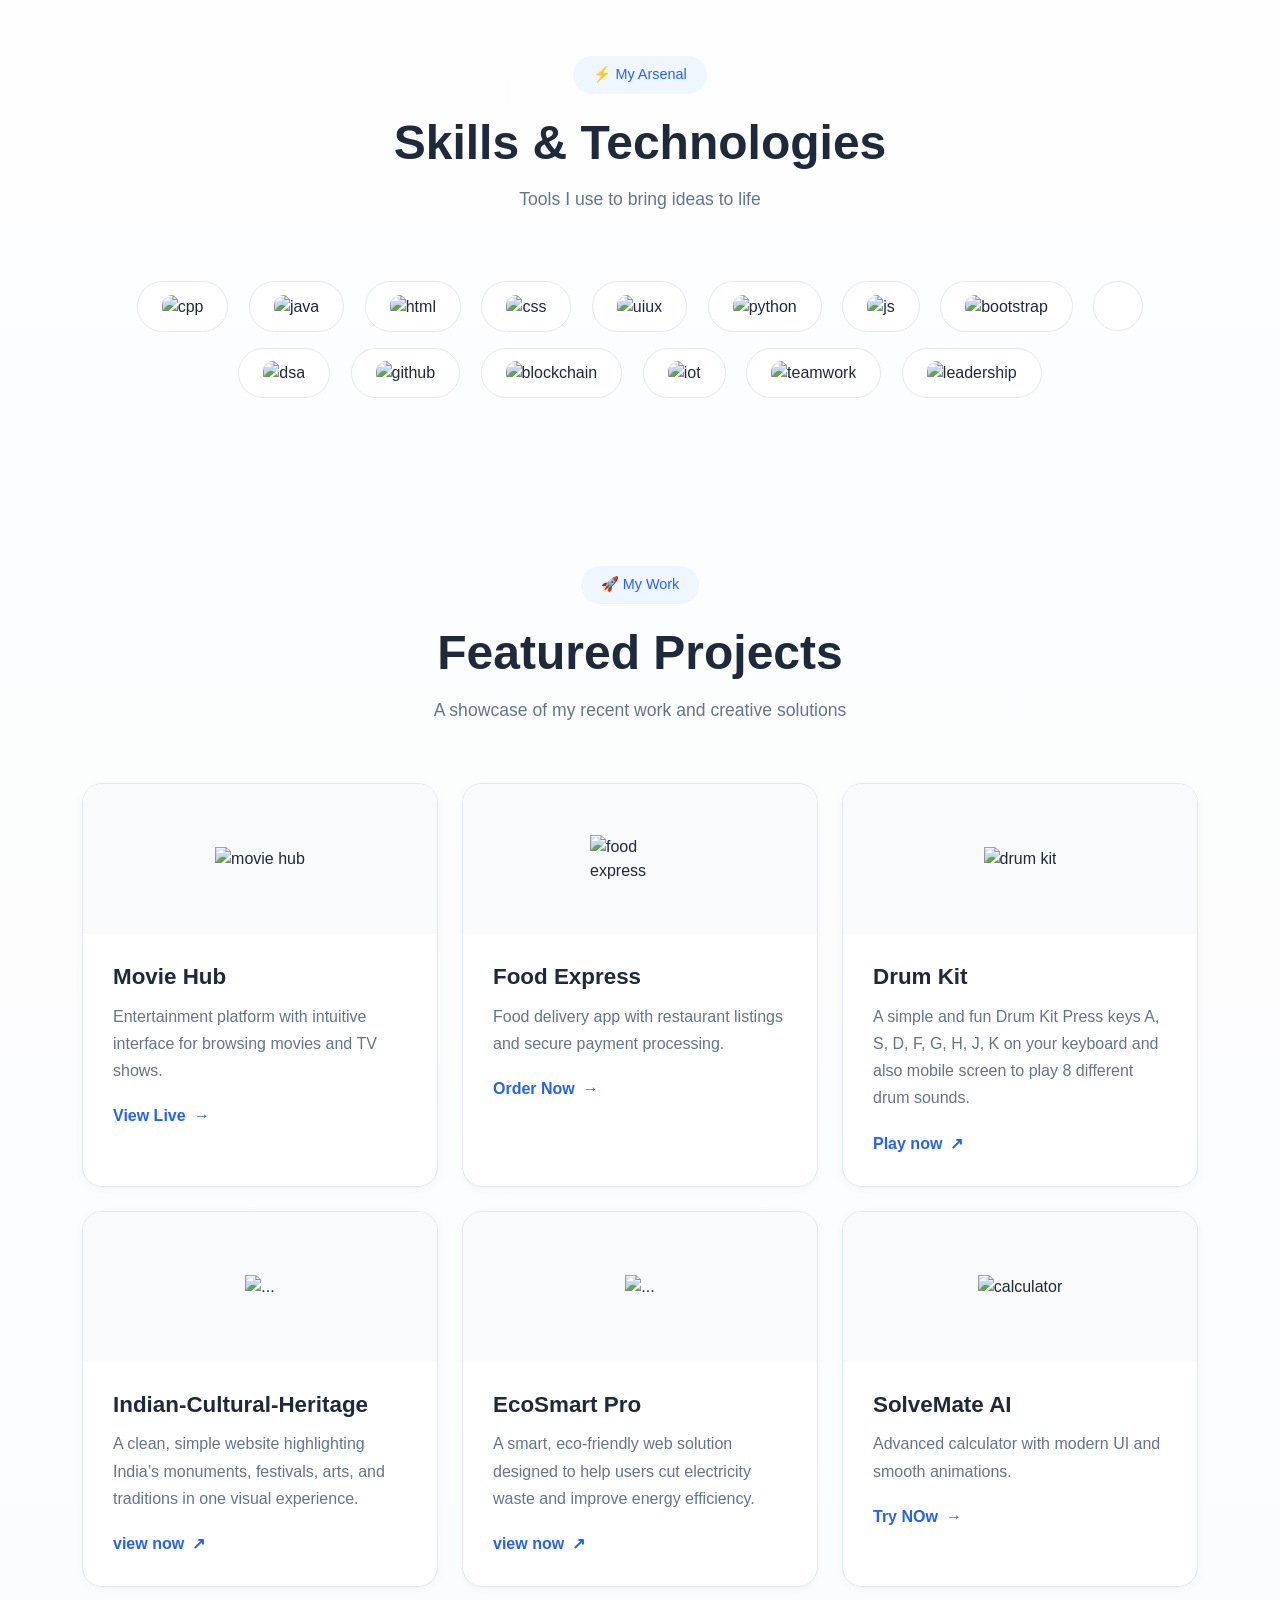
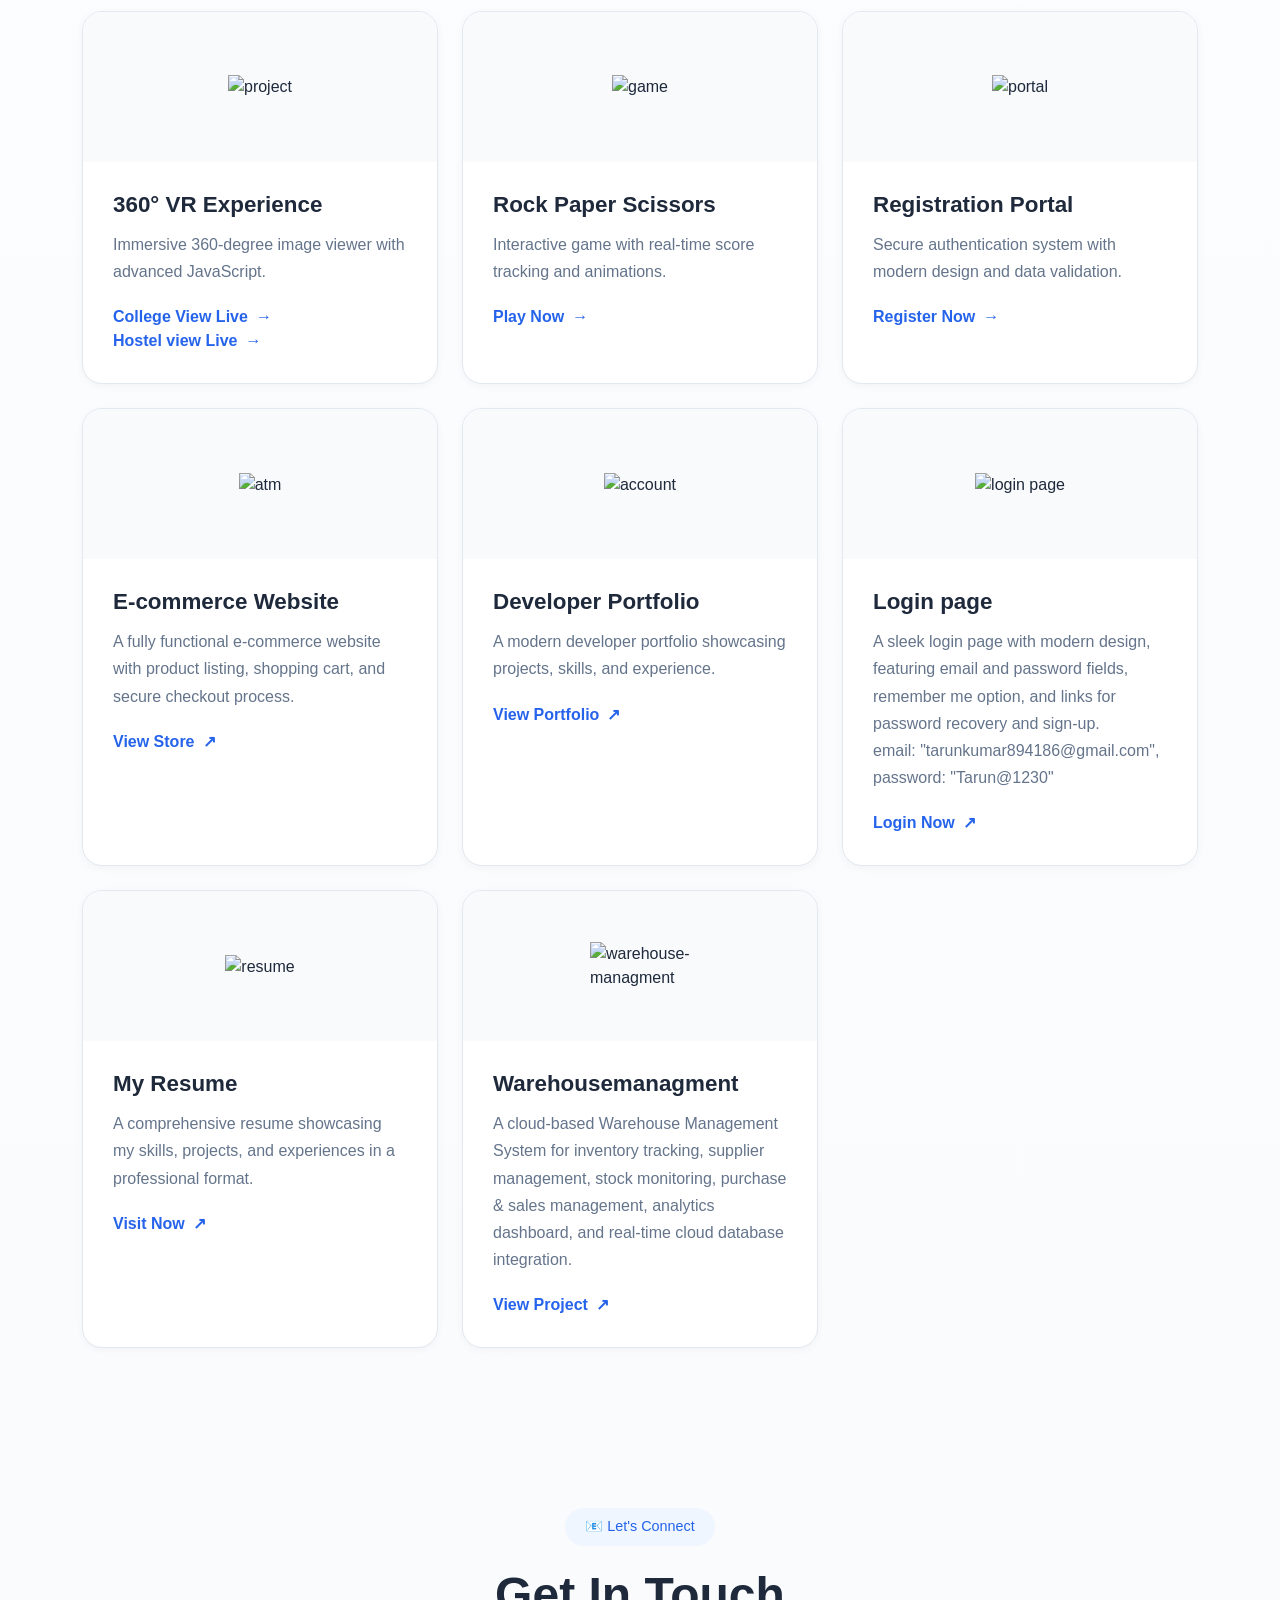
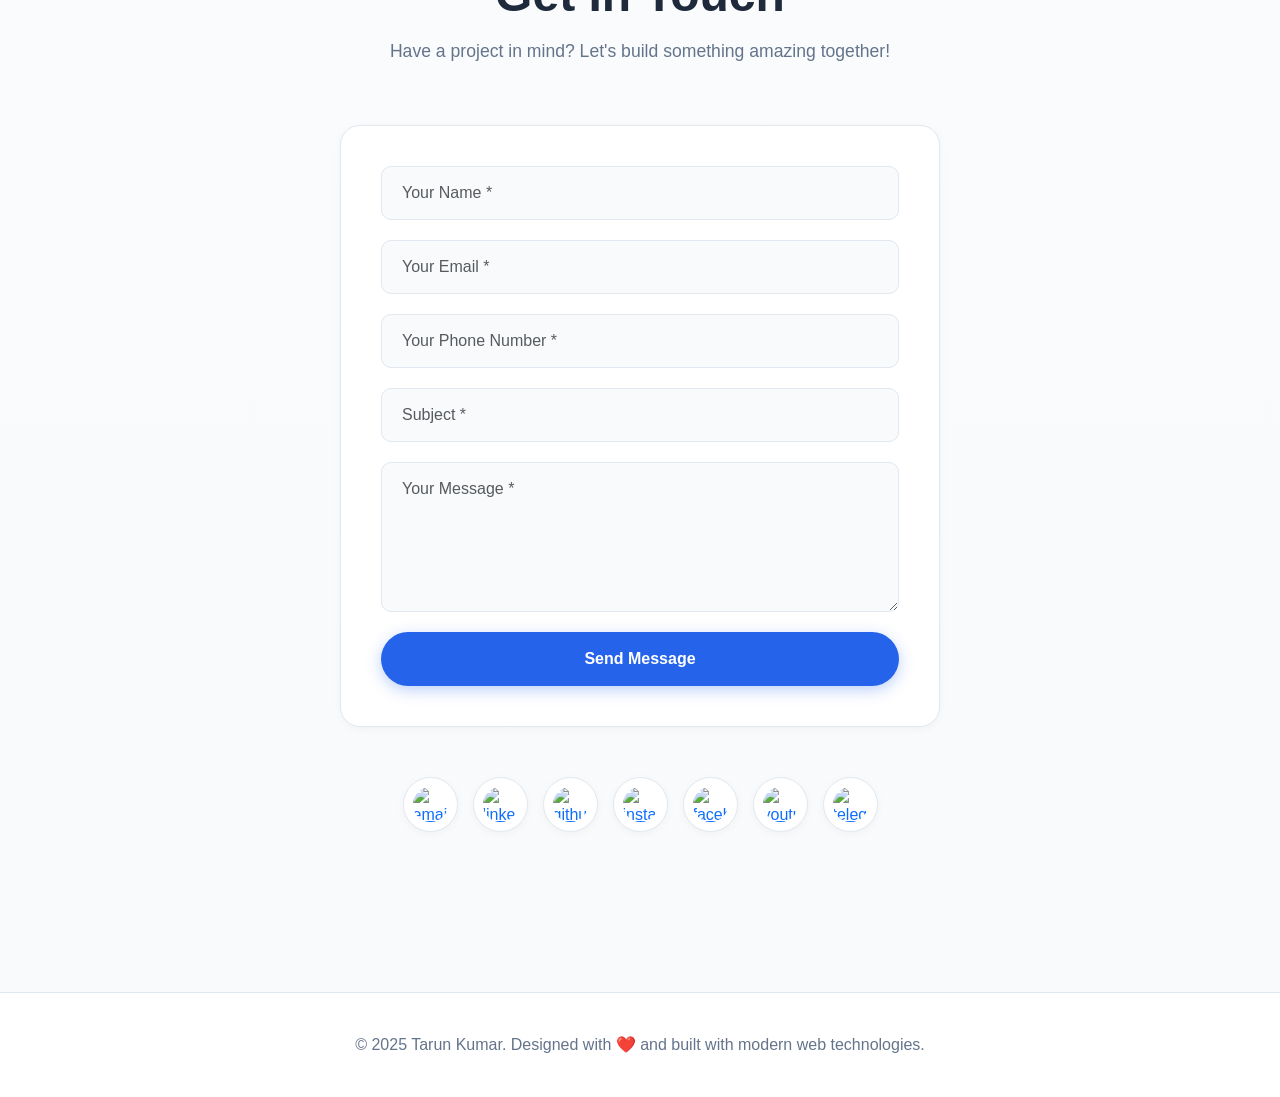
==== commit b669a073: "added Tarun-Resume.pdf index.html MyProfile.jpeg Portfolio.css Portfolio.js" ====
--- a/index.html
+++ b/index.html
@@ -1,592 +1,14 @@
-  <!DOCTYPE html>
+<!DOCTYPE html>
 <html lang="en">
 <head>
     <meta charset="UTF-8">
     <meta name="viewport" content="width=device-width, initial-scale=1.0">
-    <title>Tarun Kumar | Full Stack Developer</title>
+    <title>Full Stack Developer Profile</title>
     <link href="https://cdnjs.cloudflare.com/ajax/libs/bootstrap/5.3.0/css/bootstrap.min.css" rel="stylesheet">
     <link href="https://cdnjs.cloudflare.com/ajax/libs/aos/2.3.4/aos.css" rel="stylesheet">
-    <style>
-        @import url('https://fonts.googleapis.com/css2?family=Inter:wght@300;400;500;600;700;800&display=swap');
-        
-        :root {
-            --primary: #2563eb;
-            --secondary: #1e40af;
-            --accent: #3b82f6;
-            --dark: #1e293b;
-            --light: #f8fafc;
-            --gray: #64748b;
-            --border: #e2e8f0;
-        }
-
-        * {
-            margin: 0;
-            padding: 0;
-            box-sizing: border-box;
-        }
-
-        body {
-            font-family: 'Inter', sans-serif;
-            background: linear-gradient(to bottom, #ffffff 0%, #f8fafc 100%);
-            color: var(--dark);
-            overflow-x: hidden;
-            transition: background 0.3s ease, color 0.3s ease;
-        }
-
-        /* Dark Mode */
-        body.dark-mode {
-            background: linear-gradient(to bottom, #0f172a 0%, #1e293b 100%);
-            color: #f1f5f9;
-        }
-
-        body.dark-mode .navbar {
-            background: rgba(15, 23, 42, 0.95) !important;
-            border-bottom: 1px solid rgba(255, 255, 255, 0.1);
-        }
-
-        body.dark-mode .nav-link {
-            color: #f1f5f9 !important;
-        }
-
-        body.dark-mode .nav-link:hover {
-            color: var(--primary) !important;
-        }
-
-        body.dark-mode .card-custom,
-        body.dark-mode .project-card,
-        body.dark-mode .contact-form {
-            background: rgba(30, 41, 59, 0.8);
-            border: 1px solid rgba(255, 255, 255, 0.1);
-        }
-
-        body.dark-mode .card-title,
-        body.dark-mode .project-title,
-        body.dark-mode .section-title,
-        body.dark-mode .hero-title {
-            color: #f1f5f9;
-        }
-
-        body.dark-mode .card-text,
-        body.dark-mode .project-desc,
-        body.dark-mode .section-subtitle,
-        body.dark-mode .hero-subtitle {
-            color: #94a3b8;
-        }
-
-        body.dark-mode .skill-item {
-            background: rgba(30, 41, 59, 0.8);
-            border: 1px solid rgba(255, 255, 255, 0.1);
-            color: #f1f5f9;
-        }
-
-        body.dark-mode .project-header {
-            background: rgba(15, 23, 42, 0.6);
-        }
-
-        body.dark-mode .form-control,
-        body.dark-mode .form-select {
-            background: rgba(15, 23, 42, 0.6);
-            border: 1px solid rgba(255, 255, 255, 0.1);
-            color: #f1f5f9;
-        }
-
-        body.dark-mode .form-control::placeholder {
-            color: #64748b;
-        }
-
-        body.dark-mode .footer {
-            background: rgba(15, 23, 42, 0.8);
-            border-top: 1px solid rgba(255, 255, 255, 0.1);
-            color: #94a3b8;
-        }
-
-        body.dark-mode .social-link {
-            background: rgba(30, 41, 59, 0.8);
-            border: 1px solid rgba(255, 255, 255, 0.1);
-        }
-
-        body.dark-mode .hero-badge,
-        body.dark-mode .section-badge {
-            background: rgba(37, 99, 235, 0.2);
-            color: #60a5fa;
-        }
-
-        /* Theme Switch */
-        .theme-switch-wrapper {
-            display: flex;
-            align-items: center;
-        }
-
-        .theme-switch {
-            display: inline-block;
-            height: 30px;
-            position: relative;
-            width: 60px;
-        }
-
-        .theme-switch input {
-            display: none;
-        }
-
-        .slider {
-            background-color: #cbd5e1;
-            bottom: 0;
-            cursor: pointer;
-            left: 0;
-            position: absolute;
-            right: 0;
-            top: 0;
-            transition: 0.4s;
-            border-radius: 34px;
-        }
-
-        .slider:before {
-            background-color: #ffffff;
-            bottom: 3px;
-            content: "";
-            height: 24px;
-            left: 3px;
-            position: absolute;
-            transition: 0.4s;
-            width: 24px;
-            border-radius: 50%;
-            box-shadow: 0 2px 4px rgba(0, 0, 0, 0.2);
-        }
-
-        input:checked + .slider {
-            background-color: #2563eb;
-        }
-
-        input:checked + .slider:before {
-            transform: translateX(30px);
-        }
-
-        .slider .icon {
-            position: absolute;
-            top: 50%;
-            transform: translateY(-50%);
-            font-size: 14px;
-            transition: opacity 0.3s;
-        }
-
-        .slider .sun {
-            left: 8px;
-            opacity: 1;
-        }
-
-        .slider .moon {
-            right: 8px;
-            opacity: 0;
-        }
-
-        input:checked + .slider .sun {
-            opacity: 0;
-        }
-
-        input:checked + .slider .moon {
-            opacity: 1;
-        }
-
-        /* Navbar */
-        .navbar {
-            background: rgba(255, 255, 255, 0.95) !important;
-            backdrop-filter: blur(10px);
-            padding: 20px 0;
-            box-shadow: 0 1px 3px rgba(0, 0, 0, 0.05);
-            border-bottom: 1px solid var(--border);
-        }
-
-        .navbar-brand {
-            font-size: 1.5rem;
-            font-weight: 700;
-            color: var(--primary) !important;
-        }
-
-        .nav-link {
-            color: var(--dark) !important;
-            font-weight: 500;
-            margin: 0 15px;
-            transition: color 0.3s ease;
-        }
-
-        .nav-link:hover {
-            color: var(--primary) !important;
-        }
-
-        /* Hero Section */
-        .hero {
-            min-height: 100vh;
-            display: flex;
-            align-items: center;
-            padding: 120px 0 80px;
-        }
-
-        .hero-content {
-            text-align: center;
-        }
-
-        .profile-wrapper {
-            position: relative;
-            width: 280px;
-            height: 280px;
-            margin: 0 auto 40px;
-        }
-
-        .profile-img {
-            width: 100%;
-            height: 100%;
-            border-radius: 50%;
-            object-fit: cover;
-            border: 6px solid white;
-            box-shadow: 0 20px 60px rgba(0, 0, 0, 0.1);
-            transition: all 0.4s ease;
-        }
-
-        .profile-img:hover {
-            transform: scale(1.05);
-            box-shadow: 0 25px 80px rgba(37, 99, 235, 0.2);
-        }
-
-        .hero-badge {
-            display: inline-block;
-            padding: 10px 20px;
-            background: #eff6ff;
-            color: var(--primary);
-            border-radius: 50px;
-            font-size: 0.9rem;
-            font-weight: 500;
-            margin-bottom: 25px;
-        }
-
-        .hero-title {
-            font-size: clamp(2.5rem, 6vw, 4rem);
-            font-weight: 800;
-            color: var(--dark);
-            margin-bottom: 20px;
-        }
-
-        .gradient-text {
-            background: linear-gradient(135deg, var(--primary), var(--accent));
-            -webkit-background-clip: text;
-            background-clip: text;
-            -webkit-text-fill-color: transparent;
-        }
-
-        .hero-subtitle {
-            font-size: clamp(1.1rem, 2vw, 1.3rem);
-            color: var(--gray);
-            margin-bottom: 40px;
-            max-width: 600px;
-            margin-left: auto;
-            margin-right: auto;
-            line-height: 1.8;
-        }
-
-        .btn-primary-custom {
-            padding: 15px 40px;
-            background: var(--primary);
-            color: white;
-            border: none;
-            border-radius: 50px;
-            font-weight: 600;
-            font-size: 1rem;
-            transition: all 0.3s ease;
-            box-shadow: 0 4px 15px rgba(37, 99, 235, 0.3);
-        }
-
-        .btn-primary-custom:hover {
-            background: var(--secondary);
-            transform: translateY(-2px);
-            box-shadow: 0 6px 20px rgba(37, 99, 235, 0.4);
-        }
-
-        .btn-outline-custom {
-            padding: 15px 40px;
-            background: transparent;
-            color: var(--primary);
-            border: 2px solid var(--primary);
-            border-radius: 50px;
-            font-weight: 600;
-            font-size: 1rem;
-            transition: all 0.3s ease;
-        }
-
-        .btn-outline-custom:hover {
-            background: var(--primary);
-            color: white;
-            transform: translateY(-2px);
-        }
-
-        /* Section Styles */
-        .section {
-            padding: 80px 0;
-        }
-
-        .section-header {
-            text-align: center;
-            margin-bottom: 60px;
-        }
-
-        .section-badge {
-            display: inline-block;
-            padding: 8px 20px;
-            background: #eff6ff;
-            color: var(--primary);
-            border-radius: 20px;
-            font-size: 0.9rem;
-            font-weight: 500;
-            margin-bottom: 20px;
-        }
-
-        .section-title {
-            font-size: clamp(2rem, 4vw, 3rem);
-            font-weight: 700;
-            color: var(--dark);
-            margin-bottom: 15px;
-        }
-
-        .section-subtitle {
-            font-size: 1.1rem;
-            color: var(--gray);
-            max-width: 600px;
-            margin: 0 auto;
-        }
-
-        /* Cards */
-        .card-custom {
-            background: white;
-            border: 1px solid var(--border);
-            border-radius: 20px;
-            padding: 35px;
-            transition: all 0.3s ease;
-            height: 100%;
-            box-shadow: 0 2px 8px rgba(0, 0, 0, 0.04);
-        }
-
-        .card-custom:hover {
-            transform: translateY(-5px);
-            box-shadow: 0 10px 30px rgba(0, 0, 0, 0.08);
-            border-color: var(--primary);
-        }
-
-        .card-icon {
-            width: 60px;
-            height: 60px;
-            background: #eff6ff;
-            border-radius: 15px;
-            display: flex;
-            align-items: center;
-            justify-content: center;
-            font-size: 2rem;
-            margin-bottom: 20px;
-        }
-
-        .card-title {
-            font-size: 1.4rem;
-            font-weight: 600;
-            color: var(--dark);
-            margin-bottom: 12px;
-        }
-
-        .card-text {
-            color: var(--gray);
-            line-height: 1.7;
-        }
-
-        /* Skills */
-        .skill-item {
-            background: white;
-            padding: 12px 24px;
-            border-radius: 50px;
-            border: 1px solid var(--border);
-            display: inline-block;
-            margin: 8px;
-            transition: all 0.3s ease;
-            font-weight: 500;
-            color: var(--dark);
-        }
-
-        .skill-item:hover {
-            background: var(--primary);
-            color: white;
-            border-color: var(--primary);
-            transform: translateY(-3px);
-        }
-
-        .skill-item img {
-            border-radius: 10px;
-        }
-
-        /* Projects */
-        .project-card {
-            background: white;
-            border: 1px solid var(--border);
-            border-radius: 20px;
-            overflow: hidden;
-            transition: all 0.3s ease;
-            height: 100%;
-            box-shadow: 0 2px 8px rgba(0, 0, 0, 0.04);
-        }
-
-        .project-card:hover {
-            transform: translateY(-5px);
-            box-shadow: 0 10px 30px rgba(0, 0, 0, 0.1);
-            border-color: var(--primary);
-        }
-
-        .project-header {
-            padding: 30px;
-            background: #f8fafc;
-            display: flex;
-            justify-content: center;
-            align-items: center;
-            min-height: 150px;
-        }
-        .project-icon img {
-            max-width: 100px;
-            max-height: 100px;
-            object-fit: contain;
-        }
-
-        .project-body {
-            padding: 30px;
-        }
-
-        .project-title {
-            font-size: 1.4rem;
-            font-weight: 600;
-            color: var(--dark);
-            margin-bottom: 12px;
-        }
-
-        .project-desc {
-            color: var(--gray);
-            margin-bottom: 20px;
-            line-height: 1.7;
-        }
-
-        .project-link {
-            display: inline-flex;
-            align-items: center;
-            gap: 8px;
-            color: var(--primary);
-            text-decoration: none;
-            font-weight: 600;
-            transition: all 0.3s ease;
-        }
-
-        .project-link:hover {
-            gap: 12px;
-            color: var(--secondary);
-        }
-
-        /* Contact Form */
-        .contact-form {
-            max-width: 600px;
-            margin: 0 auto;
-            background: white;
-            border: 1px solid var(--border);
-            border-radius: 20px;
-            padding: 40px;
-            box-shadow: 0 2px 8px rgba(0, 0, 0, 0.04);
-        }
-
-        .form-control, .form-select {
-            background: #f8fafc;
-            border: 1px solid var(--border);
-            color: var(--dark);
-            padding: 14px 20px;
-            border-radius: 10px;
-            margin-bottom: 20px;
-            transition: all 0.3s ease;
-        }
-
-        .form-control:focus, .form-select:focus {
-            background: white;
-            border-color: var(--primary);
-            color: var(--dark);
-            box-shadow: 0 0 0 3px rgba(37, 99, 235, 0.1);
-        }
-
-        textarea.form-control {
-            min-height: 150px;
-        }
-
-        .social-links {
-            display: flex;
-            gap: 15px;
-            justify-content: center;
-            flex-wrap: wrap;
-            margin-top: 50px;
-        }
-
-        .social-link {
-            width: 55px;
-            height: 55px;
-            background: white;
-            border: 1px solid var(--border);
-            border-radius: 50%;
-            display: flex;
-            align-items: center;
-            justify-content: center;
-            transition: all 0.3s ease;
-            box-shadow: 0 2px 8px rgba(0, 0, 0, 0.04);
-        }
-
-        .social-link:hover {
-            background: var(--primary);
-            transform: translateY(-3px);
-            box-shadow: 0 6px 20px rgba(37, 99, 235, 0.2);
-            border-color: var(--primary);
-        }
-
-        .social-link img {
-            width: 35px;
-            height: 35px;
-            object-fit: contain;
-            border-radius: 50%;
-        }
-
-        /* Footer */
-        .footer {
-            padding: 40px 0;
-            text-align: center;
-            background: white;
-            border-top: 1px solid var(--border);
-            margin-top: 80px;
-            color: var(--gray);
-        }
-
-        .success-message {
-            display: none;
-            padding: 20px;
-            background: #dcfce7;
-            border: 1px solid #22c55e;
-            color: #16a34a;
-            border-radius: 10px;
-            margin-top: 20px;
-            text-align: center;
-        }
-
-        .success-message.show {
-            display: block;
-        }
-
-        @media (max-width: 768px) {
-            .hero {
-                text-align: center;
-            }
-
-            .profile-wrapper {
-                width: 220px;
-                height: 220px;
-            }
-
-            .contact-form {
-                padding: 30px 20px;
-            }
-        }
-    </style>
+    <link rel="stylesheet" href="Portfolio.css">
+    <script src="https://cdnjs.cloudflare.com/ajax/libs/aos/2.3.4/aos.js"></script>
+
 </head>
 <body>
     <!-- Navbar -->
@@ -691,6 +113,7 @@
                 <div class="skill-item"><img src=" https://encrypted-tbn0.gstatic.com/images?q=tbn:ANd9GcSBdGJUTfYBgXhsADa1SnJ3QcSnbaQCv2IguQ&s" alt="python" height="50px"></div>
                 <div class="skill-item"><img src="https://cdn.iconscout.com/icon/free/png-256/free-javascript-logo-icon-svg-download-png-1720087.png" alt="js" height="50px"></div>
                 <div class="skill-item"><img src="https://raw.githubusercontent.com/themedotid/bootstrap-icon/HEAD/docs/bootstrap-icon-css.png" alt="bootstrap" height="50px"></div>
+                <div class="skill-item"><img src="" alt=""></div>
                 <div class="skill-item"><img src="https://www.shutterstock.com/shutterstock/photos/1893066034/display_1500/stock-vector-dsa-mean-digital-signature-algorithm-it-security-acronyms-letters-and-icons-vector-illustration-1893066034.jpg" alt="dsa" height="50px"></div>
                 <div class="skill-item"><img src="https://miro.medium.com/1*Z0QJCX3vTZz1g421batDIA.jpeg" alt="github" height="50px"></div>
                 <div class="skill-item"><img src="https://img.freepik.com/premium-vector/blockchain-logo-design_611243-62.jpg?semt=ais_hybrid&w=740&q=80" alt="blockchain" height="50px"></div>
@@ -811,11 +234,11 @@
                             <h3 class="project-title">360° VR Experience</h3>
                             <p class="project-desc">Immersive 360-degree image viewer with advanced JavaScript.</p>
                             <a href="https://tarun00544.github.io/AR-VR-3D/" target="_blank" class="project-link">
-                                View Live <span>→</span>
+                                College View Live <span>→</span>
                             </a> <br>
                             <a href="https://hostel-vr.vercel.app/" target="_blank" class="project-link">
-                        view Live <span>→</span>
-                    </a>
+                               Hostel view Live <span>→</span>
+                            </a>
                         </div>
                     </div>
                 </div>
@@ -911,7 +334,23 @@
                 </div>
             </div>
         </div>
+
+         <div class="col-lg-4 col-md-6" data-aos="fade-up" data-aos-delay="100">
+        <div class="project-card">
+            <div class="project-header">
+                <div class="project-icon"><img src="https://encrypted-tbn0.gstatic.com/images?q=tbn:ANd9GcTTSkoJrwQ-r35djtF9AofYM-q-uVCJuApqdQ&s" alt="warehouse-managment" height="80px" width="80px"></div>
+                 </div>
+                     <div class="project-body">
+                         <h3 class="project-title">Warehousemanagment</h3>
+                         <p class="project-desc">A cloud-based Warehouse Management System for inventory tracking, supplier management, stock monitoring, purchase & sales management, analytics dashboard, and real-time cloud database integration.</p>
+                       <a href="https://warehousemanagement-with-web.onrender.com/" target="_blank" class="project-link">
+                       View Project <span>↗</span>
+                     </a>
+                </div>
+            </div>
+        </div>
      </div>
+
     </section>
     <!-- Contact Section -->
     <section class="section" id="contact">
@@ -988,87 +427,9 @@
             <p class="mb-0">© 2025 Tarun Kumar. Designed with ❤️ and built with modern web technologies.</p>
         </div>
     </footer>
-
+    <script src="Portfolio.js"></script>
     <script src="https://cdnjs.cloudflare.com/ajax/libs/bootstrap/5.3.0/js/bootstrap.bundle.min.js"></script>
-    <script src="https://cdnjs.cloudflare.com/ajax/libs/aos/2.3.4/aos.js"></script>
-    <script>
-        // Initialize AOS
-        AOS.init({
-            duration: 800,
-            once: true,
-            offset: 50
-        });
-
-        // Dark Mode Toggle
-        const toggleSwitch = document.querySelector('#checkbox');
-        const currentTheme = localStorage.getItem('theme');
-
-        if (currentTheme) {
-            document.body.classList.add(currentTheme);
-            if (currentTheme === 'dark-mode') {
-                toggleSwitch.checked = true;
-            }
-        }
-
-        function switchTheme(e) {
-            if (e.target.checked) {
-                document.body.classList.add('dark-mode');
-                localStorage.setItem('theme', 'dark-mode');
-            } else {
-                document.body.classList.remove('dark-mode');
-                localStorage.setItem('theme', 'light-mode');
-            }
-        }
-
-        toggleSwitch.addEventListener('change', switchTheme, false);
-
-        // Smooth scrolling
-        document.querySelectorAll('a[href^="#"]').forEach(anchor => {
-            anchor.addEventListener('click', function (e) {
-                e.preventDefault();
-                const target = document.querySelector(this.getAttribute('href'));
-                if (target) {
-                    target.scrollIntoView({
-                        behavior: 'smooth',
-                        block: 'start'
-                    });
-                    const navbarCollapse = document.querySelector('.navbar-collapse');
-                    if (navbarCollapse && navbarCollapse.classList.contains('show')) {
-                        const bsCollapse = new bootstrap.Collapse(navbarCollapse);
-                        bsCollapse.hide();
-                    }
-                }
-            });
-        });
-
-        // Contact Form Handling
-        document.getElementById('contactForm').addEventListener('submit', function (event) {
-            event.preventDefault();
-            const form = event.target;
-
-            fetch(form.action, {
-                method: form.method,
-                body: new FormData(form)
-            })
-            .then(response => response.json())
-            .then(result => {
-                if (result.success) {
-                    document.getElementById('successMessage').classList.add('show');
-                    form.reset();
-                    setTimeout(() => {
-                        document.getElementById('successMessage').classList.remove('show');
-                    }, 5000);
-                } else {
-                    alert("❌ Error sending message. Please try again.");
-                }
-            })
-            .catch(() => {
-                alert("❌ Something went wrong!");
-            });
-        });
-
-        console.log('🚀 Portfolio loaded successfully!');
-        console.log('👨‍💻 Developed by Tarun Kumar');
-    </script>
+     
+    
 </body>
-</html>
+</html>
--- a/Portfolio.css
+++ b/Portfolio.css
@@ -0,0 +1,579 @@
+  
+        
+        :root {
+            --primary: #2563eb;
+            --secondary: #1e40af;
+            --accent: #3b82f6;
+            --dark: #1e293b;
+            --light: #f8fafc;
+            --gray: #64748b;
+            --border: #e2e8f0;
+        }
+
+        * {
+            margin: 0;
+            padding: 0;
+            box-sizing: border-box;
+        }
+
+        body {
+            font-family: 'Inter', sans-serif;
+            background: linear-gradient(to bottom, #ffffff 0%, #f8fafc 100%);
+            color: var(--dark);
+            overflow-x: hidden;
+            transition: background 0.3s ease, color 0.3s ease;
+        }
+
+        /* Dark Mode */
+        body.dark-mode {
+            background: linear-gradient(to bottom, #0f172a 0%, #1e293b 100%);
+            color: #f1f5f9;
+        }
+
+        body.dark-mode .navbar {
+            background: rgba(15, 23, 42, 0.95) !important;
+            border-bottom: 1px solid rgba(255, 255, 255, 0.1);
+        }
+
+        body.dark-mode .nav-link {
+            color: #f1f5f9 !important;
+        }
+
+        body.dark-mode .nav-link:hover {
+            color: var(--primary) !important;
+        }
+
+        body.dark-mode .card-custom,
+        body.dark-mode .project-card,
+        body.dark-mode .contact-form {
+            background: rgba(30, 41, 59, 0.8);
+            border: 1px solid rgba(255, 255, 255, 0.1);
+        }
+
+        body.dark-mode .card-title,
+        body.dark-mode .project-title,
+        body.dark-mode .section-title,
+        body.dark-mode .hero-title {
+            color: #f1f5f9;
+        }
+
+        body.dark-mode .card-text,
+        body.dark-mode .project-desc,
+        body.dark-mode .section-subtitle,
+        body.dark-mode .hero-subtitle {
+            color: #94a3b8;
+        }
+
+        body.dark-mode .skill-item {
+            background: rgba(30, 41, 59, 0.8);
+            border: 1px solid rgba(255, 255, 255, 0.1);
+            color: #f1f5f9;
+        }
+
+        body.dark-mode .project-header {
+            background: rgba(15, 23, 42, 0.6);
+        }
+
+        body.dark-mode .form-control,
+        body.dark-mode .form-select {
+            background: rgba(15, 23, 42, 0.6);
+            border: 1px solid rgba(255, 255, 255, 0.1);
+            color: #f1f5f9;
+        }
+
+        body.dark-mode .form-control::placeholder {
+            color: #64748b;
+        }
+
+        body.dark-mode .footer {
+            background: rgba(15, 23, 42, 0.8);
+            border-top: 1px solid rgba(255, 255, 255, 0.1);
+            color: #94a3b8;
+        }
+
+        body.dark-mode .social-link {
+            background: rgba(30, 41, 59, 0.8);
+            border: 1px solid rgba(255, 255, 255, 0.1);
+        }
+
+        body.dark-mode .hero-badge,
+        body.dark-mode .section-badge {
+            background: rgba(37, 99, 235, 0.2);
+            color: #60a5fa;
+        }
+
+        /* Theme Switch */
+        .theme-switch-wrapper {
+            display: flex;
+            align-items: center;
+        }
+
+        .theme-switch {
+            display: inline-block;
+            height: 30px;
+            position: relative;
+            width: 60px;
+        }
+
+        .theme-switch input {
+            display: none;
+        }
+
+        .slider {
+            background-color: #cbd5e1;
+            bottom: 0;
+            cursor: pointer;
+            left: 0;
+            position: absolute;
+            right: 0;
+            top: 0;
+            transition: 0.4s;
+            border-radius: 34px;
+        }
+
+        .slider:before {
+            background-color: #ffffff;
+            bottom: 3px;
+            content: "";
+            height: 24px;
+            left: 3px;
+            position: absolute;
+            transition: 0.4s;
+            width: 24px;
+            border-radius: 50%;
+            box-shadow: 0 2px 4px rgba(0, 0, 0, 0.2);
+        }
+
+        input:checked + .slider {
+            background-color: #2563eb;
+        }
+
+        input:checked + .slider:before {
+            transform: translateX(30px);
+        }
+
+        .slider .icon {
+            position: absolute;
+            top: 50%;
+            transform: translateY(-50%);
+            font-size: 14px;
+            transition: opacity 0.3s;
+        }
+
+        .slider .sun {
+            left: 8px;
+            opacity: 1;
+        }
+
+        .slider .moon {
+            right: 8px;
+            opacity: 0;
+        }
+
+        input:checked + .slider .sun {
+            opacity: 0;
+        }
+
+        input:checked + .slider .moon {
+            opacity: 1;
+        }
+
+        /* Navbar */
+        .navbar {
+            background: rgba(255, 255, 255, 0.95) !important;
+            backdrop-filter: blur(10px);
+            padding: 20px 0;
+            box-shadow: 0 1px 3px rgba(0, 0, 0, 0.05);
+            border-bottom: 1px solid var(--border);
+        }
+
+        .navbar-brand {
+            font-size: 1.5rem;
+            font-weight: 700;
+            color: var(--primary) !important;
+        }
+
+        .nav-link {
+            color: var(--dark) !important;
+            font-weight: 500;
+            margin: 0 15px;
+            transition: color 0.3s ease;
+        }
+
+        .nav-link:hover {
+            color: var(--primary) !important;
+        }
+
+        /* Hero Section */
+        .hero {
+            min-height: 100vh;
+            display: flex;
+            align-items: center;
+            padding: 120px 0 80px;
+        }
+
+        .hero-content {
+            text-align: center;
+        }
+
+        .profile-wrapper {
+            position: relative;
+            width: 280px;
+            height: 280px;
+            margin: 0 auto 40px;
+        }
+
+        .profile-img {
+            width: 100%;
+            height: 100%;
+            border-radius: 50%;
+            object-fit: cover;
+            border: 6px solid white;
+            box-shadow: 0 20px 60px rgba(0, 0, 0, 0.1);
+            transition: all 0.4s ease;
+        }
+
+        .profile-img:hover {
+            transform: scale(1.05);
+            box-shadow: 0 25px 80px rgba(37, 99, 235, 0.2);
+        }
+
+        .hero-badge {
+            display: inline-block;
+            padding: 10px 20px;
+            background: #eff6ff;
+            color: var(--primary);
+            border-radius: 50px;
+            font-size: 0.9rem;
+            font-weight: 500;
+            margin-bottom: 25px;
+        }
+
+        .hero-title {
+            font-size: clamp(2.5rem, 6vw, 4rem);
+            font-weight: 800;
+            color: var(--dark);
+            margin-bottom: 20px;
+        }
+
+        .gradient-text {
+            background: linear-gradient(135deg, var(--primary), var(--accent));
+            -webkit-background-clip: text;
+            background-clip: text;
+            -webkit-text-fill-color: transparent;
+        }
+
+        .hero-subtitle {
+            font-size: clamp(1.1rem, 2vw, 1.3rem);
+            color: var(--gray);
+            margin-bottom: 40px;
+            max-width: 600px;
+            margin-left: auto;
+            margin-right: auto;
+            line-height: 1.8;
+        }
+
+        .btn-primary-custom {
+            padding: 15px 40px;
+            background: var(--primary);
+            color: white;
+            border: none;
+            border-radius: 50px;
+            font-weight: 600;
+            font-size: 1rem;
+            transition: all 0.3s ease;
+            box-shadow: 0 4px 15px rgba(37, 99, 235, 0.3);
+        }
+
+        .btn-primary-custom:hover {
+            background: var(--secondary);
+            transform: translateY(-2px);
+            box-shadow: 0 6px 20px rgba(37, 99, 235, 0.4);
+        }
+
+        .btn-outline-custom {
+            padding: 15px 40px;
+            background: transparent;
+            color: var(--primary);
+            border: 2px solid var(--primary);
+            border-radius: 50px;
+            font-weight: 600;
+            font-size: 1rem;
+            transition: all 0.3s ease;
+        }
+
+        .btn-outline-custom:hover {
+            background: var(--primary);
+            color: white;
+            transform: translateY(-2px);
+        }
+
+        /* Section Styles */
+        .section {
+            padding: 80px 0;
+        }
+
+        .section-header {
+            text-align: center;
+            margin-bottom: 60px;
+        }
+
+        .section-badge {
+            display: inline-block;
+            padding: 8px 20px;
+            background: #eff6ff;
+            color: var(--primary);
+            border-radius: 20px;
+            font-size: 0.9rem;
+            font-weight: 500;
+            margin-bottom: 20px;
+        }
+
+        .section-title {
+            font-size: clamp(2rem, 4vw, 3rem);
+            font-weight: 700;
+            color: var(--dark);
+            margin-bottom: 15px;
+        }
+
+        .section-subtitle {
+            font-size: 1.1rem;
+            color: var(--gray);
+            max-width: 600px;
+            margin: 0 auto;
+        }
+
+        /* Cards */
+        .card-custom {
+            background: white;
+            border: 1px solid var(--border);
+            border-radius: 20px;
+            padding: 35px;
+            transition: all 0.3s ease;
+            height: 100%;
+            box-shadow: 0 2px 8px rgba(0, 0, 0, 0.04);
+        }
+
+        .card-custom:hover {
+            transform: translateY(-5px);
+            box-shadow: 0 10px 30px rgba(0, 0, 0, 0.08);
+            border-color: var(--primary);
+        }
+
+        .card-icon {
+            width: 60px;
+            height: 60px;
+            background: #eff6ff;
+            border-radius: 15px;
+            display: flex;
+            align-items: center;
+            justify-content: center;
+            font-size: 2rem;
+            margin-bottom: 20px;
+        }
+
+        .card-title {
+            font-size: 1.4rem;
+            font-weight: 600;
+            color: var(--dark);
+            margin-bottom: 12px;
+        }
+
+        .card-text {
+            color: var(--gray);
+            line-height: 1.7;
+        }
+
+        /* Skills */
+        .skill-item {
+            background: white;
+            padding: 12px 24px;
+            border-radius: 50px;
+            border: 1px solid var(--border);
+            display: inline-block;
+            margin: 8px;
+            transition: all 0.3s ease;
+            font-weight: 500;
+            color: var(--dark);
+        }
+
+        .skill-item:hover {
+            background: var(--primary);
+            color: white;
+            border-color: var(--primary);
+            transform: translateY(-3px);
+        }
+
+        .skill-item img {
+            border-radius: 10px;
+        }
+
+        /* Projects */
+        .project-card {
+            background: white;
+            border: 1px solid var(--border);
+            border-radius: 20px;
+            overflow: hidden;
+            transition: all 0.3s ease;
+            height: 100%;
+            box-shadow: 0 2px 8px rgba(0, 0, 0, 0.04);
+        }
+
+        .project-card:hover {
+            transform: translateY(-5px);
+            box-shadow: 0 10px 30px rgba(0, 0, 0, 0.1);
+            border-color: var(--primary);
+        }
+
+        .project-header {
+            padding: 30px;
+            background: #f8fafc;
+            display: flex;
+            justify-content: center;
+            align-items: center;
+            min-height: 150px;
+        }
+        .project-icon img {
+            max-width: 100px;
+            max-height: 100px;
+            object-fit: contain;
+        }
+
+        .project-body {
+            padding: 30px;
+        }
+
+        .project-title {
+            font-size: 1.4rem;
+            font-weight: 600;
+            color: var(--dark);
+            margin-bottom: 12px;
+        }
+
+        .project-desc {
+            color: var(--gray);
+            margin-bottom: 20px;
+            line-height: 1.7;
+        }
+
+        .project-link {
+            display: inline-flex;
+            align-items: center;
+            gap: 8px;
+            color: var(--primary);
+            text-decoration: none;
+            font-weight: 600;
+            transition: all 0.3s ease;
+        }
+
+        .project-link:hover {
+            gap: 12px;
+            color: var(--secondary);
+        }
+
+        /* Contact Form */
+        .contact-form {
+            max-width: 600px;
+            margin: 0 auto;
+            background: white;
+            border: 1px solid var(--border);
+            border-radius: 20px;
+            padding: 40px;
+            box-shadow: 0 2px 8px rgba(0, 0, 0, 0.04);
+        }
+
+        .form-control, .form-select {
+            background: #f8fafc;
+            border: 1px solid var(--border);
+            color: var(--dark);
+            padding: 14px 20px;
+            border-radius: 10px;
+            margin-bottom: 20px;
+            transition: all 0.3s ease;
+        }
+
+        .form-control:focus, .form-select:focus {
+            background: white;
+            border-color: var(--primary);
+            color: var(--dark);
+            box-shadow: 0 0 0 3px rgba(37, 99, 235, 0.1);
+        }
+
+        textarea.form-control {
+            min-height: 150px;
+        }
+
+        .social-links {
+            display: flex;
+            gap: 15px;
+            justify-content: center;
+            flex-wrap: wrap;
+            margin-top: 50px;
+        }
+
+        .social-link {
+            width: 55px;
+            height: 55px;
+            background: white;
+            border: 1px solid var(--border);
+            border-radius: 50%;
+            display: flex;
+            align-items: center;
+            justify-content: center;
+            transition: all 0.3s ease;
+            box-shadow: 0 2px 8px rgba(0, 0, 0, 0.04);
+        }
+
+        .social-link:hover {
+            background: var(--primary);
+            transform: translateY(-3px);
+            box-shadow: 0 6px 20px rgba(37, 99, 235, 0.2);
+            border-color: var(--primary);
+        }
+
+        .social-link img {
+            width: 35px;
+            height: 35px;
+            object-fit: contain;
+            border-radius: 50%;
+        }
+
+        /* Footer */
+        .footer {
+            padding: 40px 0;
+            text-align: center;
+            background: white;
+            border-top: 1px solid var(--border);
+            margin-top: 80px;
+            color: var(--gray);
+        }
+
+        .success-message {
+            display: none;
+            padding: 20px;
+            background: #dcfce7;
+            border: 1px solid #22c55e;
+            color: #16a34a;
+            border-radius: 10px;
+            margin-top: 20px;
+            text-align: center;
+        }
+
+        .success-message.show {
+            display: block;
+        }
+
+        @media (max-width: 768px) {
+            .hero {
+                text-align: center;
+            }
+
+            .profile-wrapper {
+                width: 220px;
+                height: 220px;
+            }
+
+            .contact-form {
+                padding: 30px 20px;
+            }
+        }
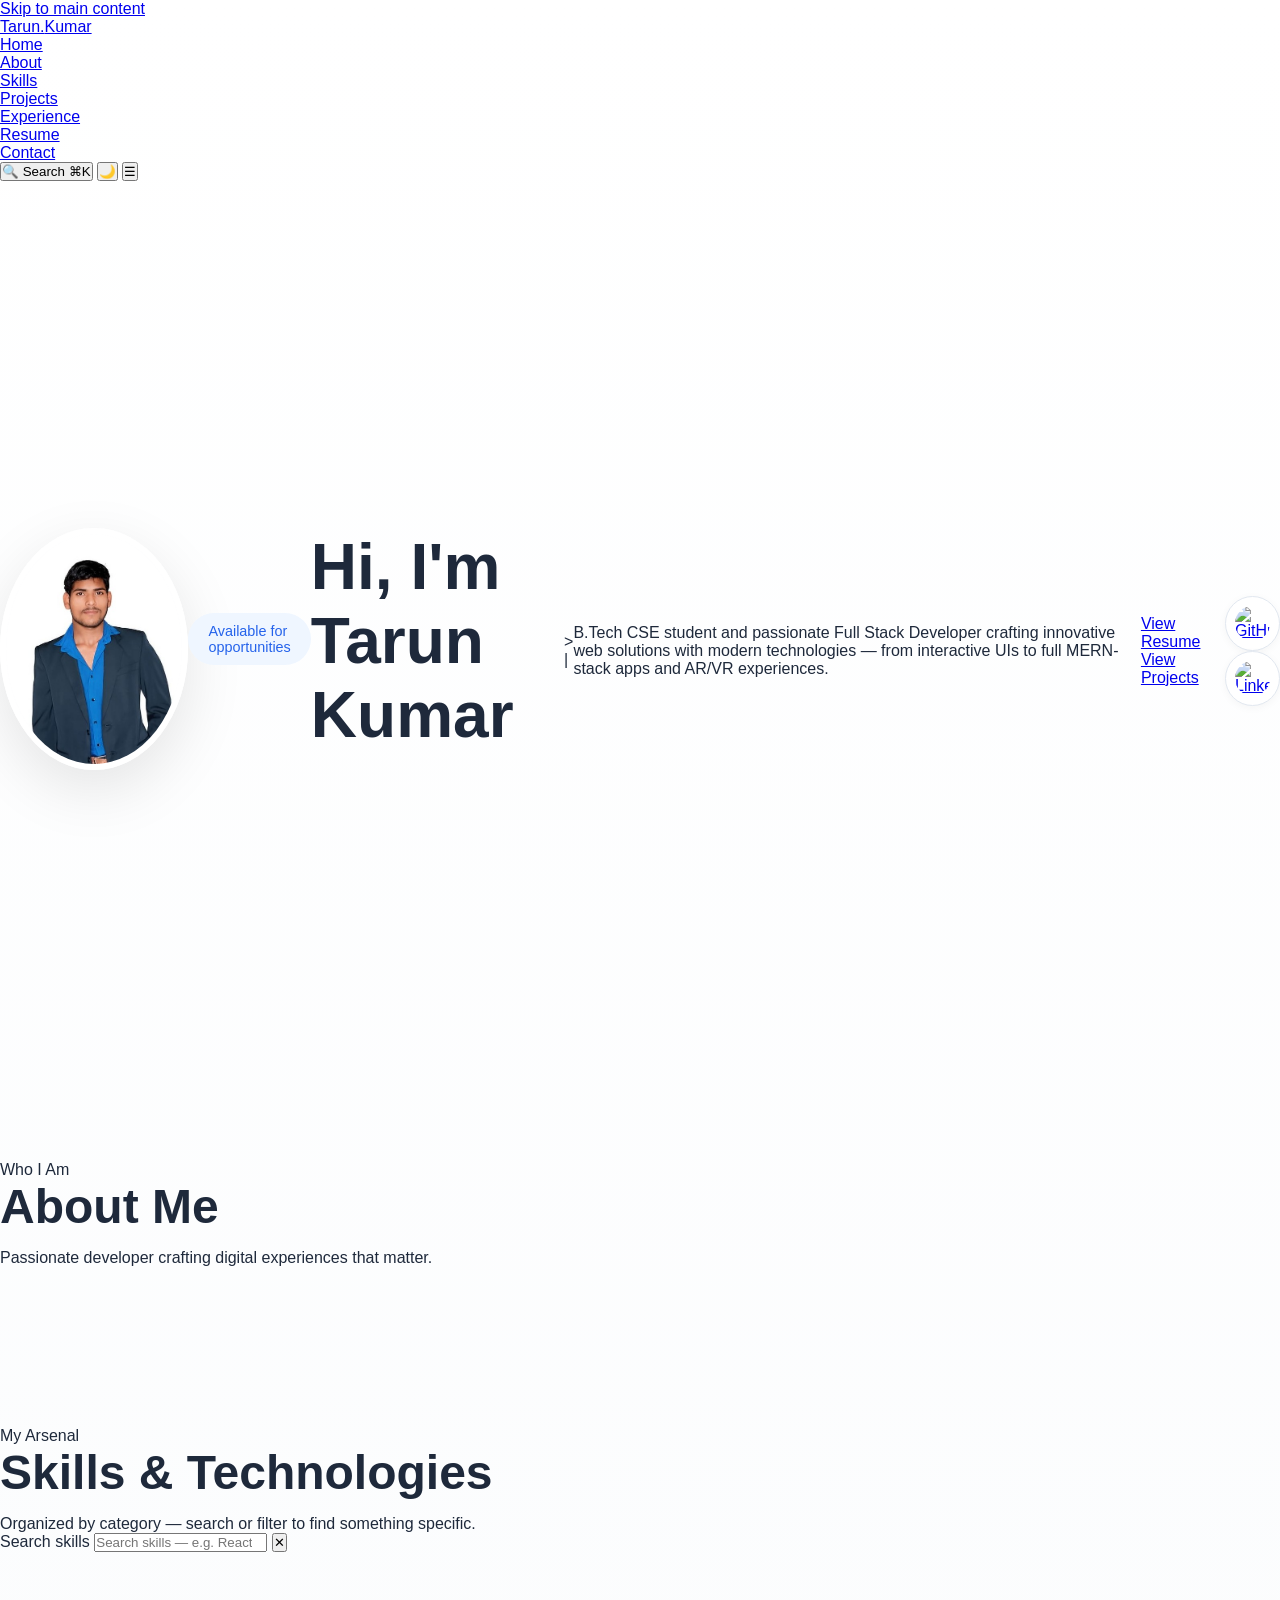
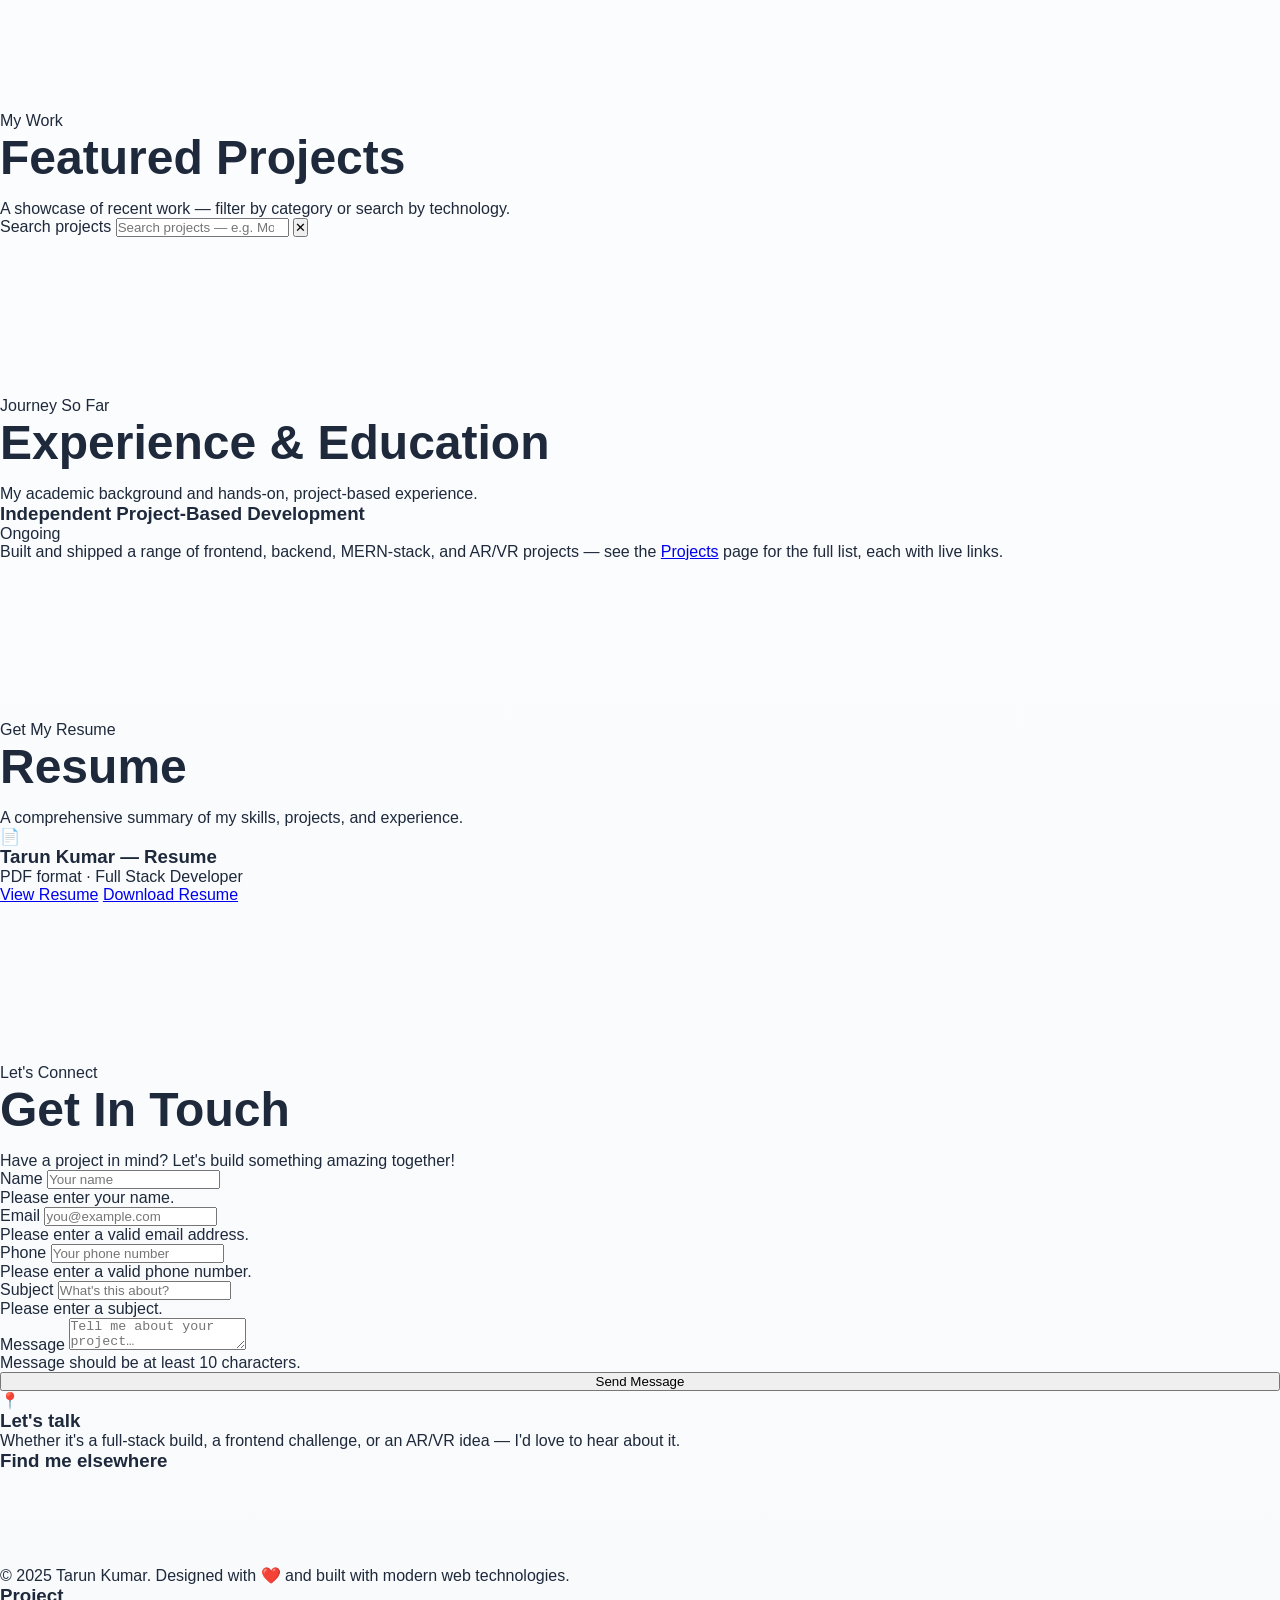
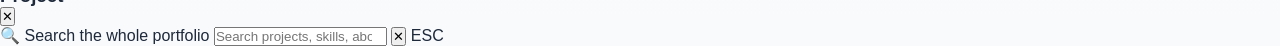
==== commit ac17e341: "Update index.html" ====
--- a/index.html
+++ b/index.html
@@ -1,435 +1,292 @@
-<!DOCTYPE html>
+ <!DOCTYPE html>
 <html lang="en">
 <head>
-    <meta charset="UTF-8">
-    <meta name="viewport" content="width=device-width, initial-scale=1.0">
-    <title>Full Stack Developer Profile</title>
-    <link href="https://cdnjs.cloudflare.com/ajax/libs/bootstrap/5.3.0/css/bootstrap.min.css" rel="stylesheet">
-    <link href="https://cdnjs.cloudflare.com/ajax/libs/aos/2.3.4/aos.css" rel="stylesheet">
-    <link rel="stylesheet" href="Portfolio.css">
-    <script src="https://cdnjs.cloudflare.com/ajax/libs/aos/2.3.4/aos.js"></script>
-
+<meta charset="UTF-8">
+<meta name="viewport" content="width=device-width, initial-scale=1.0">
+<title>Tarun Kumar | Full Stack Developer</title>
+<meta name="description" content="Tarun Kumar — B.Tech CSE student and Full Stack Developer building web, MERN-stack and AR/VR projects.">
+<link rel="stylesheet" href="Portfolio.css">
 </head>
 <body>
-    <!-- Navbar -->
-    <nav class="navbar navbar-expand-lg navbar-light fixed-top">
-        <div class="container">
-            <div class="d-flex align-items-center gap-3">
-                <a class="navbar-brand" href="#">TK</a>
-                <!-- Dark Mode Toggle Switch -->
-                <div class="theme-switch-wrapper">
-                    <label class="theme-switch" for="checkbox">
-                        <input type="checkbox" id="checkbox" />
-                        <div class="slider round">
-                            <span class="icon sun">☀️</span>
-                            <span class="icon moon">🌙</span>
-                        </div>
-                    </label>
-                </div>
-            </div>
-            <button class="navbar-toggler" type="button" data-bs-toggle="collapse" data-bs-target="#navbarNav">
-                <span class="navbar-toggler-icon"></span>
-            </button>
-            <div class="collapse navbar-collapse" id="navbarNav">
-                <ul class="navbar-nav ms-auto">
-                    <li class="nav-item"><a class="nav-link" href="#home">Home</a></li>
-                    <li class="nav-item"><a class="nav-link" href="#about">About</a></li>
-                    <li class="nav-item"><a class="nav-link" href="#skills">Skills</a></li>
-                    <li class="nav-item"><a class="nav-link" href="#projects">Projects</a></li>
-                    <li class="nav-item"><a class="nav-link" href="#contact">Contact</a></li>
-                </ul>
-            </div>
-        </div>
-    </nav>
-
-    <!-- Hero Section -->
-    <section class="hero" id="home">
-        <div class="container">
-            <div class="hero-content" data-aos="fade-up">
-                <div class="profile-wrapper">
-                    <img src="MyProfile.jpeg" alt="Tarun Kumar" class="profile-img">
-                </div>
-                <div class="hero-badge">✨ Available for Opportunities</div>
-                <h1 class="hero-title">Hi, I'm <span class="gradient-text">Tarun Kumar</span></h1>
-                <p class="hero-subtitle">
-                    B.Tech CSE Student | Passionate Full Stack Developer crafting innovative web solutions with modern technologies
-                </p>
-                <div class="d-flex gap-3 justify-content-center flex-wrap">
-                    <a href="#contact" class="btn btn-primary-custom">Get In Touch</a>
-                    <a href="#projects" class="btn btn-outline-custom">View Projects</a>
-                </div>
-            </div>
-        </div>
-    </section>
-
-    <!-- About Section -->
-    <section class="section" id="about">
-        <div class="container">
-            <div class="section-header" data-aos="fade-up">
-                <div class="section-badge">👨‍💻 Who I Am</div>
-                <h2 class="section-title">About Me</h2>
-                <p class="section-subtitle">Passionate developer crafting digital experiences that matter</p>
-            </div>
-            <div class="row g-4">
-                <div class="col-md-4" data-aos="fade-up" data-aos-delay="100">
-                    <div class="card-custom">
-                        <div class="card-icon">🎓</div>
-                        <h3 class="card-title">Education</h3>
-                        <p class="card-text">B.Tech in Computer Science Engineering from Lamrin Tech Skills University Ropar Punjab, constantly learning and evolving.</p>
-                    </div>
-                </div>
-                <div class="col-md-4" data-aos="fade-up" data-aos-delay="200">
-                    <div class="card-custom">
-                        <div class="card-icon">💡</div>
-                        <h3 class="card-title">Innovation</h3>
-                        <p class="card-text">Creating innovative web applications that solve real-world problems with elegant and efficient solutions.</p>
-                    </div>
-                </div>
-                <div class="col-md-4" data-aos="fade-up" data-aos-delay="300">
-                    <div class="card-custom">
-                        <div class="card-icon">🎯</div>
-                        <h3 class="card-title">Dedication</h3>
-                        <p class="card-text">Bringing the same dedication from gym to coding, pushing limits and achieving excellence in every project.</p>
-                    </div>
-                </div>
-            </div>
-        </div>
-    </section>
-
-     <!-- Skills Section -->
-    <section class="section" id="skills">
-        <div class="container">
-            <div class="section-header" data-aos="fade-up">
-                <div class="section-badge">⚡ My Arsenal</div>
-                <h2 class="section-title">Skills & Technologies</h2>
-                <p class="section-subtitle">Tools I use to bring ideas to life</p>
-            </div>
-            <div class="text-center" data-aos="fade-up" data-aos-delay="100">
-                <div class="skill-item"><img src="https://media.licdn.com/dms/image/v2/D4D12AQGwAmGL-cLCnA/article-cover_image-shrink_600_2000/article-cover_image-shrink_600_2000/0/1700491886258?e=2147483647&v=beta&t=V_FO-7artu4JpH7YMXD94VROXH5fDuT0Pj6-EHrQbNw" alt="cpp" height="50px"></div>
-                <div class="skill-item"><img src="https://www.smeclabs.net/wp-content/uploads/2023/05/JAVA-Full-Stack-Developer.png" alt="java" height="50px"></div>
-                <div class="skill-item"><img src="https://cdn-icons-png.flaticon.com/512/5968/5968267.png" alt="html" height="50px"></div>
-                <div class="skill-item"><img src="https://cdn-icons-png.flaticon.com/512/5968/5968242.png" alt="css" height="50px"></div>
-                <div class="skill-item"><img src="https://cdn3d.iconscout.com/3d/premium/thumb/ui-ux-3d-icon-png-download-11780142.png" alt="uiux" height="50px"></div>
-                <div class="skill-item"><img src=" https://encrypted-tbn0.gstatic.com/images?q=tbn:ANd9GcSBdGJUTfYBgXhsADa1SnJ3QcSnbaQCv2IguQ&s" alt="python" height="50px"></div>
-                <div class="skill-item"><img src="https://cdn.iconscout.com/icon/free/png-256/free-javascript-logo-icon-svg-download-png-1720087.png" alt="js" height="50px"></div>
-                <div class="skill-item"><img src="https://raw.githubusercontent.com/themedotid/bootstrap-icon/HEAD/docs/bootstrap-icon-css.png" alt="bootstrap" height="50px"></div>
-                <div class="skill-item"><img src="" alt=""></div>
-                <div class="skill-item"><img src="https://www.shutterstock.com/shutterstock/photos/1893066034/display_1500/stock-vector-dsa-mean-digital-signature-algorithm-it-security-acronyms-letters-and-icons-vector-illustration-1893066034.jpg" alt="dsa" height="50px"></div>
-                <div class="skill-item"><img src="https://miro.medium.com/1*Z0QJCX3vTZz1g421batDIA.jpeg" alt="github" height="50px"></div>
-                <div class="skill-item"><img src="https://img.freepik.com/premium-vector/blockchain-logo-design_611243-62.jpg?semt=ais_hybrid&w=740&q=80" alt="blockchain" height="50px"></div>
-                <div class="skill-item"><img src="https://media.istockphoto.com/id/1058712430/vector/simple-icon-to-represent-the-internet-of-things-concept-gear-settings-and-network-iot.jpg?s=612x612&w=0&k=20&c=FHm6JFVDYBAx62wBOP60EQUVhepsBjzpaRARLAxvsOM=" alt="iot" height="50px"></div>
-                <div class="skill-item"><img src="https://cdn.vectorstock.com/i/1000v/06/02/teamwork-support-icon-vector-10080602.jpg" alt="teamwork" height="50px"></div>
-                <div class="skill-item"><img src=" https://howwelead.org/wp-content/uploads/2016/08/bigstock-leader-leadership-skill-author-122245793.jpg" alt="leadership" height="50px"></div>
-            </div>
-        </div>
-    </section>
-
-
-    <!-- Projects Section -->
-       <!-- Projects Section -->
-    <section class="section" id="projects">
-        <div class="container">
-            <div class="section-header" data-aos="fade-up">
-                <div class="section-badge">🚀 My Work</div>
-                <h2 class="section-title">Featured Projects</h2>
-                <p class="section-subtitle">A showcase of my recent work and creative solutions</p>
-            </div>
-            <div class="row g-4">
-                <div class="col-lg-4 col-md-6" data-aos="fade-up" data-aos-delay="100">
-                    <div class="project-card">
-                        <div class="project-header">
-                            <div class="project-icon"><img src="https://encrypted-tbn0.gstatic.com/images?q=tbn:ANd9GcQwd3m4kzrCulHiBUOzm_0EZLs0g66HkX05ag&s" alt="movie hub" height="80px" width="80px"></div>
-                        </div>
-                        <div class="project-body">
-                            <h3 class="project-title">Movie Hub</h3>
-                            <p class="project-desc">Entertainment platform with intuitive interface for browsing movies and TV shows.</p>
-                            <a href="https://68617ec54215d244b9ea6410--tarun-kumar-moviehub.netlify.app/" target="_blank" class="project-link">
-                                View Live <span>→</span>
-                            </a>
-                        </div>
-                    </div>
-                </div>
-
-                <div class="col-lg-4 col-md-6" data-aos="fade-up" data-aos-delay="200">
-                    <div class="project-card">
-                        <div class="project-header">
-                            <div class="project-icon"><img src="https://encrypted-tbn0.gstatic.com/images?q=tbn:ANd9GcRFwD6wsvFB8VKZTeFoNxcyxPhhrHP-1nt4ZQ&s" alt="food express" height="80px" width="80px"></div>
-                        </div>
-                        <div class="project-body">
-                            <h3 class="project-title">Food Express</h3>
-                            <p class="project-desc">Food delivery app with restaurant listings and secure payment processing.</p>
-                            <a href="https://foodexpress-fooddeliveryapp.vercel.app/" target="_blank" class="project-link">
-                                Order Now <span>→</span>
-                            </a>
-                        </div>
-                    </div>
-                </div>
-               
-                 <div class="col-lg-4 col-md-6" data-aos="fada-up" data-aos-delay="200">
-            <div class="project-card">
-                <div class="project-header">
-                    <div class="project-icon"> <img src="https://c8.alamy.com/comp/G2FWK6/drum-kit-icon-G2FWK6.jpg" alt="drum kit" height="80px" width="80px"> </div>
-                </div>
-                    <div class="project-body">
-                    <h3 class="project-title">Drum Kit</h3>
-                    <p class="project-desc">A simple and fun Drum Kit Press keys A, S, D, F, G, H, J, K on your keyboard and also mobile screen to play 8 different drum sounds.</p>
-                    <a href="https://drum-kit-three-tau.vercel.app/" target="_blank" class="project-link">
-                        Play now <span>↗</span>
-                    </a>
-                </div>
-            </div>
-        </div>
-
-          <div class="col-lg-4 col-md-6" data-aos="fada-up" data-aos-delay="200">
-            <div class="project-card">
-                <div class="project-header">
-                    <div class="project-icon"> <img src="https://encrypted-tbn0.gstatic.com/images?q=tbn:ANd9GcRie_lxbIM-D21yMA08OhpnGtVsPmc_XxS74A&s" alt="..." height="80px" width="80px"> </div>
-                     </div>
-                    <div class="project-body">
-                    <h3 class="project-title">Indian-Cultural-Heritage</h3>
-                    <p class="project-desc">A clean, simple website highlighting India’s monuments, festivals, arts, and traditions in one visual experience.</p>
-                    <a href="https://indian-cultural-heritage.vercel.app/" target="_blank" class="project-link">
-                       view now <span>↗</span>
-                    </a>
-                </div>
-            </div>
-        </div>
-         
-        <div class="col-lg-4 col-md-6" data-aos="fada-up" data-aos-delay="200">
-            <div class="project-card">
-                <div class="project-header">
-                    <div class="project-icon"> <img src="https://i.pinimg.com/736x/5e/74/ec/5e74ec29fcf66a8b539f3e80a80042b1.jpg" alt="..." height="80px" width="80px"> </div>
-                     </div>
-                    <div class="project-body">
-                    <h3 class="project-title">EcoSmart Pro</h3>
-                    <p class="project-desc">A smart, eco-friendly web solution designed to help users cut electricity waste and improve energy efficiency.</p>
-                    <a href="https://smart-energy-saver-tan.vercel.app/" target="_blank" class="project-link">
-                       view now <span>↗</span>
-                    </a>
-                </div>
-            </div>
-        </div>
-         
-                <div class="col-lg-4 col-md-6" data-aos="fade-up" data-aos-delay="100">
-                    <div class="project-card">
-                        <div class="project-header">
-                            <div class="project-icon"><img src="https://img.freepik.com/premium-psd/3d-futuristic-smart-calculator-icon-with-advanced-ai-technology_653681-5232.jpg" alt="calculator" height="80px" width="80px"></div>
-                        </div>
-                        <div class="project-body">
-                            <h3 class="project-title">SolveMate AI</h3>
-                            <p class="project-desc">Advanced calculator with modern UI and smooth animations.</p>
-                            <a href="https://ai-calculator-bay.vercel.app/" target="_blank" class="project-link">
-                                Try NOw <span>→</span>
-                            </a>
-                        </div>
-                    </div>
-                </div>
-
-                <div class="col-lg-4 col-md-6" data-aos="fade-up" data-aos-delay="200">
-                    <div class="project-card">
-                        <div class="project-header">
-                            <div class="project-icon"><img src="https://encrypted-tbn0.gstatic.com/images?q=tbn:ANd9GcR5tKammRppBQaIRxt9v714nGHtVPUH9JQ8pQ&s" alt="project" height="80px" width="80px"></div>
-                        </div>
-                        <div class="project-body">
-                            <h3 class="project-title">360° VR Experience</h3>
-                            <p class="project-desc">Immersive 360-degree image viewer with advanced JavaScript.</p>
-                            <a href="https://tarun00544.github.io/AR-VR-3D/" target="_blank" class="project-link">
-                                College View Live <span>→</span>
-                            </a> <br>
-                            <a href="https://hostel-vr.vercel.app/" target="_blank" class="project-link">
-                               Hostel view Live <span>→</span>
-                            </a>
-                        </div>
-                    </div>
-                </div>
-
-                <div class="col-lg-4 col-md-6" data-aos="fade-up" data-aos-delay="300">
-                    <div class="project-card">
-                        <div class="project-header">
-                            <div class="project-icon"><img src="https://encrypted-tbn0.gstatic.com/images?q=tbn:ANd9GcQwyyhb3FPkhzx22mIfmg5b26XmHZwwzeohrWPljoIT30po4bmf9fzqIe95biiitIDGGeo&usqp=CAU" alt="game" height="80px" width="80px"></div>
-                        </div>
-                        <div class="project-body">
-                            <h3 class="project-title">Rock Paper Scissors</h3>
-                            <p class="project-desc">Interactive game with real-time score tracking and animations.</p>
-                            <a href="https://rock-paper-scissors-xi-sage.vercel.app/" target="_blank" class="project-link">
-                                Play Now<span>→</span>
-                            </a>
-                        </div>
-                    </div>
-                </div>
-
-                 <div class="col-lg-4 col-md-6" data-aos="fade-up" data-aos-delay="300">
-                    <div class="project-card">
-                        <div class="project-header">
-                            <div class="project-icon"><img src="https://encrypted-tbn0.gstatic.com/images?q=tbn:ANd9GcQiUwXwRZJZhR3USqUT-tfSz0uMACOMaEoU5A&s" alt="portal" height="80px" width="80px"></div>
-                        </div>
-                        <div class="project-body">
-                            <h3 class="project-title">Registration Portal</h3>
-                            <p class="project-desc">Secure authentication system with modern design and data validation.</p>
-                            <a href="https://registration-portal-henna.vercel.app/" target="_blank" class="project-link">
-                                Register Now <span>→</span>
-                            </a>
-                        </div>
-                    </div>
-                </div>
-
-                <div class="col-lg-4 col-md-6" data-aos="fade-up" data-aos-delay="100">
-                    <div class="project-card">
-                         <div class="project-header">
-                            <div class="project-icon"><img src="https://encrypted-tbn0.gstatic.com/images?q=tbn:ANd9GcTLvpkZCkbs1lW8WUKwLAJPm4dEjXRs90eAjQ&s" alt="atm" height="80px" width="80px"></div>
-                         </div>
-                         <div class="project-body">
-                          <h3 class="project-title">E-commerce Website</h3>
-                          <p class="project-desc">A fully functional e-commerce website with product listing, shopping cart, and secure checkout process.</p>
-                          <a href=" https://lnt-project1.vercel.app/" target="_blank" class="project-link">
-                           View Store <span>↗</span>
-                          </a>
-                    </div>
-                 </div>
-                </div>
-
-                <div class="col-lg-4 col-md-6" data-aos="fade-up" data-aos-delay="200">
-                    <div class="project-card">
-                       <div class="project-header">
-                          <div class="project-icon"><img src=" https://www.creativefabrica.com/wp-content/uploads/2022/07/29/Occupation-business-portfolio-icon-Graphics-35104847-1.jpg" alt="account" height="80px" width="80px"></div>
-                            </div>
-                            <div class="project-body">
-                            <h3 class="project-title">Developer Portfolio</h3>
-                            <p class="project-desc">A modern developer portfolio showcasing projects, skills, and experience.</p>
-                            <a href=" https://lnt-project2.vercel.app/" target="_blank"  class="project-link">
-                           View Portfolio<span>↗</span>
-                        </a>
-                     </div>
-                 </div>
-            </div>
-
-    <div class="col-lg-4 col-md-6" data-aos="fade-up" data-aos-delay="300">
-      <div class="project-card">
-           <div class="project-header">
-               <div class="project-icon"><img src="https://cdn-icons-png.flaticon.com/512/3966/3966442.png" alt="login page" height="80px" width="80px"></div>
-                </div>
-                  <div class="project-body">
-                   <h3 class="project-title">Login page</h3>
-                   <p class="project-desc">A sleek login page with modern design, featuring email and password fields, remember me option, and links for password recovery and sign-up. <br>
-                    email: "tarunkumar894186@gmail.com", <br>
-                     password: "Tarun@1230"</p>
-                  <a href="https://loginpage-web-wine.vercel.app/" target="_blank" class="project-link">
-                    Login Now  <span>↗</span>
-                 </a>
-            </div>
+<a href="#mainContent" class="skip-link">Skip to main content</a>
+
+<!-- ============ NAVBAR ============ -->
+<nav class="site-nav" aria-label="Primary">
+  <div class="nav-inner">
+    <a href="#home" class="brand" data-route="home"><span>Tarun</span><span class="brand-dot">.</span>Kumar</a>
+
+    <ul class="nav-links" id="navLinks">
+      <li><a href="#home" data-route="home">Home</a></li>
+      <li><a href="#about" data-route="about">About</a></li>
+      <li><a href="#skills" data-route="skills">Skills</a></li>
+      <li><a href="#projects" data-route="projects">Projects</a></li>
+      <li><a href="#experience" data-route="experience">Experience</a></li>
+      <li><a href="#resume" data-route="resume">Resume</a></li>
+      <li><a href="#contact" data-route="contact">Contact</a></li>
+    </ul>
+
+    <div class="nav-actions">
+      <button class="search-trigger" data-search-open type="button" aria-label="Search portfolio (Ctrl+K)">
+        <span aria-hidden="true">🔍</span>
+        <span class="search-label">Search</span>
+        <span class="search-kbd" aria-hidden="true">⌘K</span>
+      </button>
+      <button class="icon-btn" data-theme-toggle type="button" aria-label="Toggle dark mode">🌙</button>
+      <button class="icon-btn nav-toggle" id="navToggleBtn" type="button" aria-label="Toggle menu" aria-expanded="false" aria-controls="navLinks">☰</button>
+    </div>
+  </div>
+</nav>
+
+<main id="mainContent" class="page-shell">
+
+  <!-- ============ HOME ============ -->
+  <section class="view" data-page="home">
+    <div class="hero">
+      <div class="profile-wrap">
+        <img src="MyProfile.jpeg" alt="Portrait of Tarun Kumar" class="profile-img">
+      </div>
+      <div class="hero-badge"><span class="dot"></span> Available for opportunities</div>
+      <h1 class="hero-title">Hi, I'm <span class="accent">Tarun Kumar</span></h1>
+      <p class="role-line mono">&gt; <span id="roleText"></span><span class="cursor">|</span></p>
+      <p class="hero-sub">B.Tech CSE student and passionate Full Stack Developer crafting innovative web solutions with modern technologies — from interactive UIs to full MERN-stack apps and AR/VR experiences.</p>
+      <div class="hero-actions">
+        <a href="#resume" class="btn btn-primary" data-route="resume">View Resume</a>
+        <a href="#projects" class="btn btn-outline" data-route="projects">View Projects</a>
+      </div>
+      <div class="hero-social" aria-label="Social links">
+        <a class="social-link" href="https://github.com/tarun005444" target="_blank" rel="noopener" title="GitHub">
+          <img src="https://cdn-icons-png.flaticon.com/256/25/25231.png" alt="GitHub" loading="lazy">
+        </a>
+        <a class="social-link" href="https://www.linkedin.com/in/tarun-kumar-ba7941296" target="_blank" rel="noopener" title="LinkedIn">
+          <img src="https://images.seeklogo.com/logo-png/24/1/linkedin-icon-logo-png_seeklogo-249364.png" alt="LinkedIn" loading="lazy">
+        </a>
+      </div>
+    </div>
+  </section>
+
+  <!-- ============ ABOUT ============ -->
+  <section class="view" data-page="about">
+    <div class="section">
+      <div class="section-head">
+        <span class="eyebrow">Who I Am</span>
+        <h2 class="section-title">About Me</h2>
+        <p class="section-sub">Passionate developer crafting digital experiences that matter.</p>
+      </div>
+
+      <p class="about-lead" id="aboutIntro"></p>
+
+      <div class="card-grid" id="aboutCards"></div>
+
+      <div class="goal-banner" id="aboutGoal"></div>
+    </div>
+  </section>
+
+  <!-- ============ SKILLS ============ -->
+  <section class="view" data-page="skills">
+    <div class="section">
+      <div class="section-head">
+        <span class="eyebrow">My Arsenal</span>
+        <h2 class="section-title">Skills &amp; Technologies</h2>
+        <p class="section-sub">Organized by category — search or filter to find something specific.</p>
+      </div>
+
+      <div class="local-search">
+        <label for="skillSearch" class="visually-hidden">Search skills</label>
+        <input type="search" id="skillSearch" placeholder="Search skills — e.g. React, MongoDB, Git…" autocomplete="off">
+        <button class="clear-btn" id="skillSearchClear" type="button" aria-label="Clear skill search">✕</button>
+      </div>
+
+      <div class="filter-bar" id="skillFilters" role="group" aria-label="Filter skills by category"></div>
+
+      <div id="skillsContainer"></div>
+    </div>
+  </section>
+
+  <!-- ============ PROJECTS ============ -->
+  <section class="view" data-page="projects">
+    <div class="section">
+      <div class="section-head">
+        <span class="eyebrow">My Work</span>
+        <h2 class="section-title">Featured Projects</h2>
+        <p class="section-sub">A showcase of recent work — filter by category or search by technology.</p>
+      </div>
+
+      <div class="local-search">
+        <label for="projectSearch" class="visually-hidden">Search projects</label>
+        <input type="search" id="projectSearch" placeholder="Search projects — e.g. MongoDB, VR, authentication…" autocomplete="off">
+        <button class="clear-btn" id="projectSearchClear" type="button" aria-label="Clear project search">✕</button>
+      </div>
+
+      <div class="filter-bar" id="projectFilters" role="group" aria-label="Filter projects by category"></div>
+      <p class="result-count" id="projectResultCount"></p>
+
+      <div class="projects-grid" id="projectsGrid"></div>
+    </div>
+  </section>
+
+  <!-- ============ EXPERIENCE / EDUCATION ============ -->
+  <section class="view" data-page="experience">
+    <div class="section">
+      <div class="section-head">
+        <span class="eyebrow">Journey So Far</span>
+        <h2 class="section-title">Experience &amp; Education</h2>
+        <p class="section-sub">My academic background and hands-on, project-based experience.</p>
+      </div>
+
+      <div class="timeline">
+        <div class="timeline-item">
+          <h3 id="eduDegree"></h3>
+          <span class="meta" id="eduSchool"></span>
+          <p id="eduNote"></p>
+        </div>
+        <div class="timeline-item">
+          <h3>Independent Project-Based Development</h3>
+          <span class="meta">Ongoing</span>
+          <p>Built and shipped a range of frontend, backend, MERN-stack, and AR/VR projects — see the <a href="#projects" data-route="projects">Projects</a> page for the full list, each with live links.</p>
+        </div>
+      </div>
+    </div>
+  </section>
+
+  <!-- ============ RESUME ============ -->
+  <section class="view" data-page="resume">
+    <div class="section">
+      <div class="section-head">
+        <span class="eyebrow">Get My Resume</span>
+        <h2 class="section-title">Resume</h2>
+        <p class="section-sub">A comprehensive summary of my skills, projects, and experience.</p>
+      </div>
+
+      <div class="resume-card">
+        <div class="resume-icon">📄</div>
+        <h3>Tarun Kumar — Resume</h3>
+        <p style="color:var(--ink-soft)">PDF format · Full Stack Developer</p>
+        <div class="resume-actions">
+          <a class="btn btn-primary" href="Tarun-Resume.pdf" target="_blank" rel="noopener">View Resume</a>
+          <a class="btn btn-outline" href="Tarun-Resume.pdf" download="Tarun-Resume.pdf">Download Resume</a>
+        </div>
+      </div>
+    </div>
+  </section>
+
+  <!-- ============ CONTACT ============ -->
+  <section class="view" data-page="contact">
+    <div class="section">
+      <div class="section-head">
+        <span class="eyebrow">Let's Connect</span>
+        <h2 class="section-title">Get In Touch</h2>
+        <p class="section-sub">Have a project in mind? Let's build something amazing together!</p>
+      </div>
+
+      <div class="contact-grid">
+        <div class="contact-form-card">
+          <form id="contactForm" method="POST" action="https://api.web3forms.com/submit" novalidate>
+            <input type="hidden" name="access_key" value="ab2ce0a3-47a1-46ce-a35a-7212fe5d732d">
+
+            <div class="field">
+              <label for="name">Name</label>
+              <input type="text" name="name" id="name" placeholder="Your name" required>
+              <p class="field-error">Please enter your name.</p>
+            </div>
+            <div class="field">
+              <label for="email">Email</label>
+              <input type="email" name="email" id="email" placeholder="you@example.com" required>
+              <p class="field-error">Please enter a valid email address.</p>
+            </div>
+            <div class="field">
+              <label for="phone">Phone</label>
+              <input type="tel" name="phone" id="phone" placeholder="Your phone number" required>
+              <p class="field-error">Please enter a valid phone number.</p>
+            </div>
+            <div class="field">
+              <label for="subject">Subject</label>
+              <input type="text" name="subject" id="subject" placeholder="What's this about?" required>
+              <p class="field-error">Please enter a subject.</p>
+            </div>
+            <div class="field">
+              <label for="message">Message</label>
+              <textarea name="message" id="message" placeholder="Tell me about your project…" required></textarea>
+              <p class="field-error">Message should be at least 10 characters.</p>
+            </div>
+
+            <button type="submit" class="btn btn-primary" id="contactSubmitBtn" style="width:100%; justify-content:center;">Send Message</button>
+            <div class="form-status" id="formStatus" role="status" aria-live="polite"></div>
+          </form>
+        </div>
+
+        <div class="contact-side">
+          <div class="info-card">
+            <span class="glyph">📍</span>
+            <h3>Let's talk</h3>
+            <p>Whether it's a full-stack build, a frontend challenge, or an AR/VR idea — I'd love to hear about it.</p>
           </div>
-       </div>
-
-    <div class="col-lg-4 col-md-6" data-aos="fade-up" data-aos-delay="100">
-        <div class="project-card">
-            <div class="project-header">
-                <div class="project-icon"><img src="https://cdn-icons-png.flaticon.com/512/7840/7840459.png" alt="resume" height="80px" width="80px"></div>
-                 </div>
-                     <div class="project-body">
-                         <h3 class="project-title">My Resume</h3>
-                         <p class="project-desc">A comprehensive resume showcasing my skills, projects, and experiences in a professional format.</p>
-                       <a href="Tarun-Resume.pdf" target="_blank" class="project-link">
-                       Visit Now <span>↗</span>
-                     </a>
-                </div>
-            </div>
-        </div>
-
-         <div class="col-lg-4 col-md-6" data-aos="fade-up" data-aos-delay="100">
-        <div class="project-card">
-            <div class="project-header">
-                <div class="project-icon"><img src="https://encrypted-tbn0.gstatic.com/images?q=tbn:ANd9GcTTSkoJrwQ-r35djtF9AofYM-q-uVCJuApqdQ&s" alt="warehouse-managment" height="80px" width="80px"></div>
-                 </div>
-                     <div class="project-body">
-                         <h3 class="project-title">Warehousemanagment</h3>
-                         <p class="project-desc">A cloud-based Warehouse Management System for inventory tracking, supplier management, stock monitoring, purchase & sales management, analytics dashboard, and real-time cloud database integration.</p>
-                       <a href="https://warehousemanagement-with-web.onrender.com/" target="_blank" class="project-link">
-                       View Project <span>↗</span>
-                     </a>
-                </div>
-            </div>
-        </div>
-     </div>
-
-    </section>
-    <!-- Contact Section -->
-    <section class="section" id="contact">
-        <div class="container">
-            <div class="section-header" data-aos="fade-up">
-                <div class="section-badge">📧 Let's Connect</div>
-                <h2 class="section-title">Get In Touch</h2>
-                <p class="section-subtitle">Have a project in mind? Let's build something amazing together!</p>
-            </div>
-            
-            <div class="contact-form" data-aos="fade-up" data-aos-delay="100">
-                <form id="contactForm" method="POST" action="https://api.web3forms.com/submit">
-                    <input type="hidden" name="access_key" value="ab2ce0a3-47a1-46ce-a35a-7212fe5d732d">
-
-                    <div class="mb-3">
-                        <input type="text" class="form-control" name="name" id="name" placeholder="Your Name *" required>
-                    </div>
-
-                    <div class="mb-3">
-                        <input type="email" class="form-control" name="email" id="email" placeholder="Your Email *" required>
-                    </div>
-
-                    <div class="mb-3">
-                        <input type="tel" class="form-control" name="phone" id="phone" placeholder="Your Phone Number *" required>
-                    </div>
-
-                    <div class="mb-3">
-                        <input type="text" class="form-control" name="subject" id="subject" placeholder="Subject *" required>
-                    </div>
-
-                    <div class="mb-3">
-                        <textarea class="form-control" name="message" id="message" placeholder="Your Message *" required></textarea>
-                    </div>
-
-                    <button type="submit" class="btn btn-primary-custom w-100">Send Message</button>
-
-                    <div class="success-message" id="successMessage">
-                        <h5>✅ Message Sent Successfully!</h5>
-                        <p>Thank you for reaching out. I'll get back to you soon!</p>
-                    </div>
-                </form>
-            </div>
-
-            <!-- Social Links -->
-            <div class="social-links" data-aos="fade-up" data-aos-delay="200">
-                <a href="mailto:tarunsingh925954@gmail.com" class="social-link" title="Email">
-                    <img src="https://encrypted-tbn0.gstatic.com/images?q=tbn:ANd9GcRajSNqOc_VpaTpQIMTp-0nSOnPJ1f7PZZ1sw&s" alt="email">
-                </a>
-                <a href="https://www.linkedin.com/in/tarun-kumar-ba7941296" target="_blank" class="social-link" title="LinkedIn">
-                    <img src="https://images.seeklogo.com/logo-png/24/1/linkedin-icon-logo-png_seeklogo-249364.png" alt="linkedin">
-                </a>
-                <a href="https://github.com/tarun005444" target="_blank" class="social-link" title="GitHub">
-                    <img src="https://cdn-icons-png.flaticon.com/256/25/25231.png" alt="github">
-                </a>
-                <a href="https://www.instagram.com/__tarun__singh00/" target="_blank" class="social-link" title="Instagram">
-                    <img src="https://img.freepik.com/premium-psd/instagram-logo-social-media-icon_705838-13489.jpg" alt="instagram">
-                </a>
-                <a href="https://www.facebook.com/profile.php?id=100055484945053" target="_blank" class="social-link" title="Facebook">
-                    <img src="https://image.similarpng.com/file/similarpng/very-thumbnail/2020/04/Popular-Logo-facebook-icon-png.png" alt="facebook">
-                </a>
-                <a href="https://www.youtube.com/@TarunBhakti00" target="_blank" class="social-link" title="YouTube">
-                    <img src="https://similarpng.com/_next/image?url=https%3A%2F%2Fimage.similarpng.com%2Ffile%2Fsimilarpng%2Fvery-thumbnail%2F2020%2F04%2FYouTube-logo-glossy-social-media-png.png&w=3840&q=75" alt="youtube">
-                </a>
-                <a href="https://web.telegram.org/k/" target="_blank" class="social-link" title="Telegram">
-                    <img src="https://static.vecteezy.com/system/resources/thumbnails/016/716/472/small/telegram-icon-free-png.png" alt="telegram">
-                </a>
-            </div>
-        </div>
-    </section>
-
-    <!-- Footer -->
-    <footer class="footer">
-        <div class="container">
-            <p class="mb-0">© 2025 Tarun Kumar. Designed with ❤️ and built with modern web technologies.</p>
-        </div>
-    </footer>
-    <script src="Portfolio.js"></script>
-    <script src="https://cdnjs.cloudflare.com/ajax/libs/bootstrap/5.3.0/js/bootstrap.bundle.min.js"></script>
-     
-    
+          <div>
+            <h3 style="margin-bottom:14px;">Find me elsewhere</h3>
+            <div class="social-grid" id="socialGrid"></div>
+          </div>
+        </div>
+      </div>
+    </div>
+  </section>
+
+</main>
+
+<footer class="site-footer">
+  <p>© 2025 Tarun Kumar. Designed with ❤️ and built with modern web technologies.</p>
+</footer>
+
+<!-- ============ PROJECT DETAILS MODAL ============ -->
+<div class="modal-overlay" id="projectModalOverlay" role="dialog" aria-modal="true" aria-labelledby="projectModalTitle">
+  <div class="modal-box">
+    <div class="modal-head">
+      <h3 id="projectModalTitle">Project</h3>
+      <button class="modal-close" id="projectModalClose" aria-label="Close project details">✕</button>
+    </div>
+    <div class="modal-content" id="projectModalBody"></div>
+  </div>
+</div>
+
+<!-- ============ GLOBAL SEARCH PALETTE ============ -->
+<div class="modal-overlay search-overlay" id="searchOverlay" role="dialog" aria-modal="true" aria-label="Search portfolio">
+  <div class="modal-box search-box">
+    <div class="search-input-row">
+      <span class="glyph" aria-hidden="true">🔍</span>
+      <label for="globalSearchInput" class="visually-hidden">Search the whole portfolio</label>
+      <input type="search" id="globalSearchInput" placeholder="Search projects, skills, about, experience…" autocomplete="off">
+      <button class="clear-btn" id="searchClearBtn" type="button" aria-label="Clear search">✕</button>
+      <span class="search-esc" aria-hidden="true">ESC</span>
+    </div>
+    <div class="search-results" id="searchResults" role="listbox"></div>
+  </div>
+</div>
+
+<script src="data.js"></script>
+<script src="Portfolio.js"></script>
+<script>
+  // Populate content that comes straight from data.js
+  document.addEventListener("DOMContentLoaded", function () {
+    if (typeof ABOUT_CONTENT !== "undefined") {
+      document.getElementById("aboutIntro").textContent = ABOUT_CONTENT.intro;
+      document.getElementById("aboutGoal").textContent = ABOUT_CONTENT.goal;
+      document.getElementById("eduDegree").textContent = ABOUT_CONTENT.education.degree;
+      document.getElementById("eduSchool").textContent = ABOUT_CONTENT.education.school;
+      document.getElementById("eduNote").textContent = ABOUT_CONTENT.education.note;
+
+      var cardsHtml = [
+        '<div class="info-card"><span class="glyph">🎓</span><h3>Education</h3><p>' + ABOUT_CONTENT.education.degree + ' — ' + ABOUT_CONTENT.education.school + '. ' + ABOUT_CONTENT.education.note + '</p></div>'
+      ];
+      ABOUT_CONTENT.strengths.forEach(function (s) {
+        cardsHtml.push('<div class="info-card"><span class="glyph">' + s.icon + '</span><h3>' + s.title + '</h3><p>' + s.text + '</p></div>');
+      });
+      document.getElementById("aboutCards").innerHTML = cardsHtml.join("");
+    }
+
+    if (typeof SOCIAL_LINKS !== "undefined") {
+      document.getElementById("socialGrid").innerHTML = SOCIAL_LINKS.map(function (s) {
+        return '<a class="social-link" href="' + s.url + '" target="_blank" rel="noopener" title="' + s.label + '"><img src="' + s.icon + '" alt="' + s.label + '" loading="lazy"></a>';
+      }).join("");
+    }
+  });
+</script>
 </body>
-</html>+</html>
